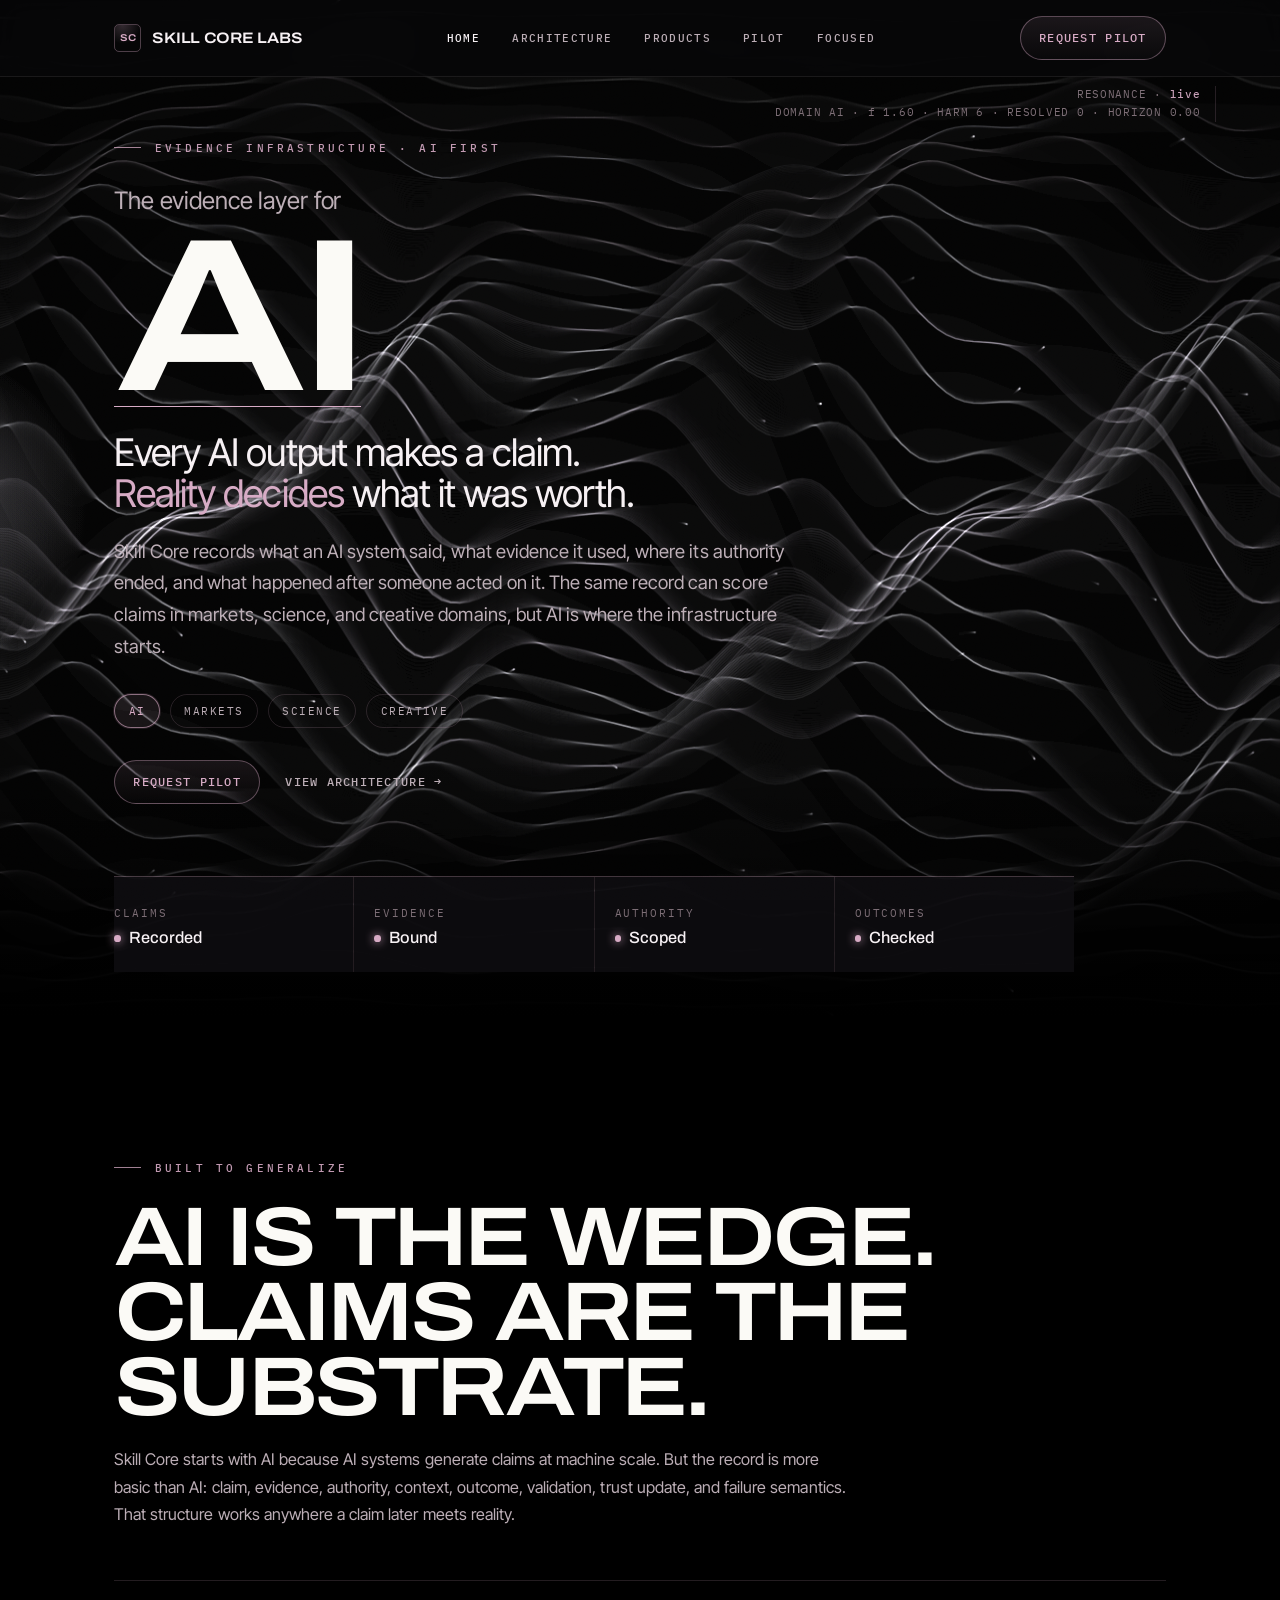
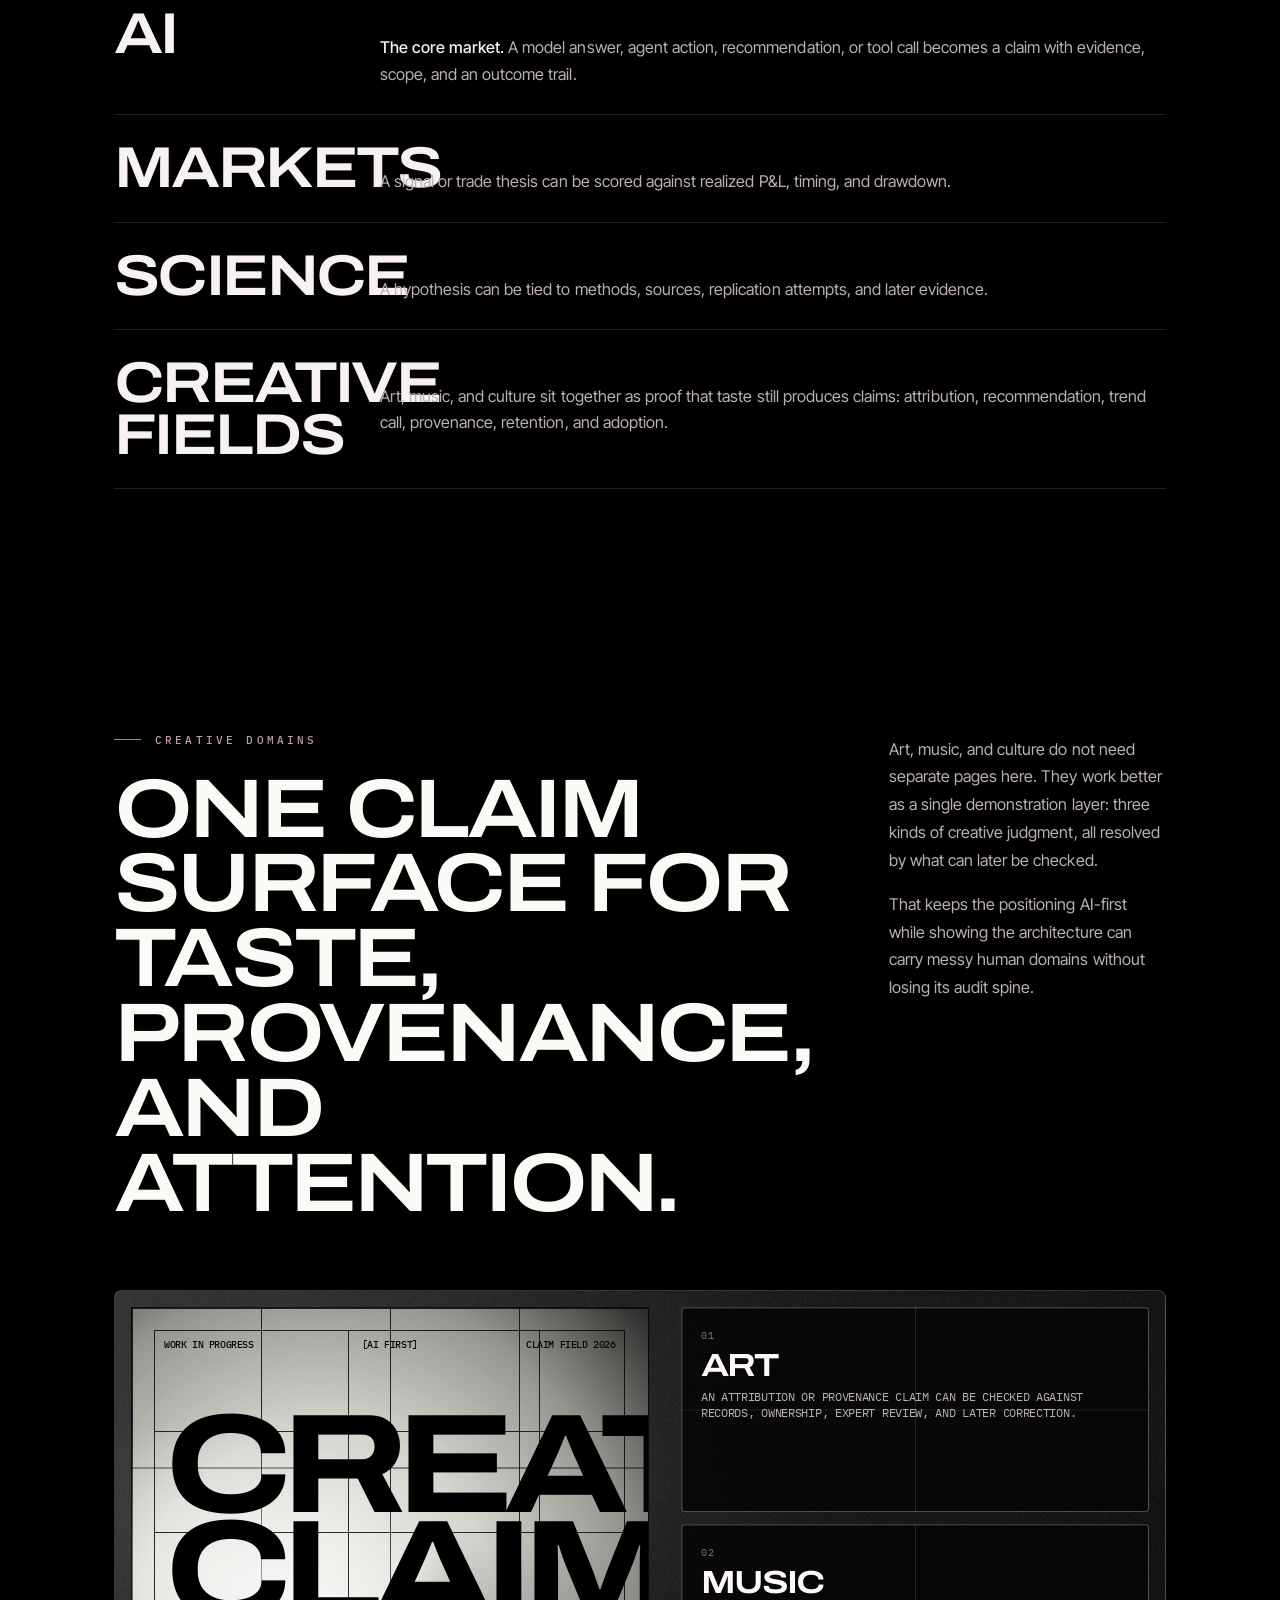
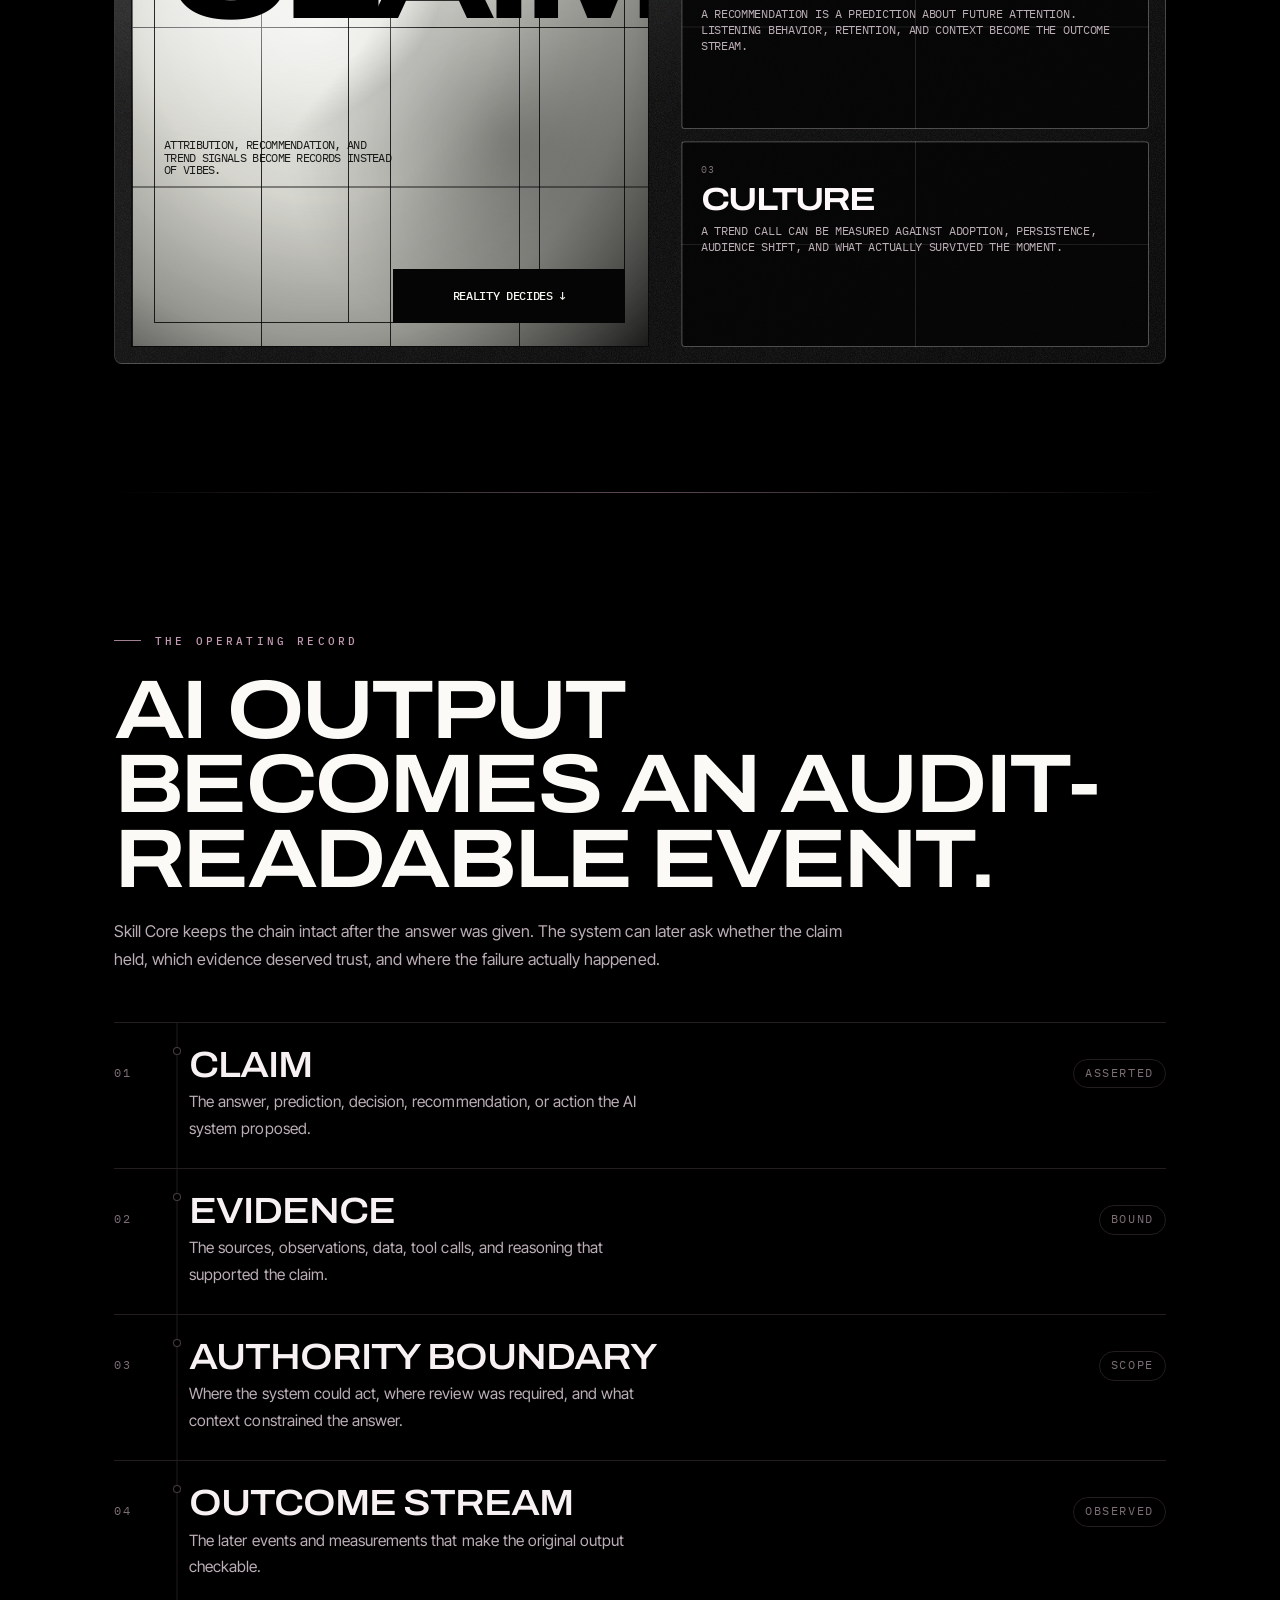
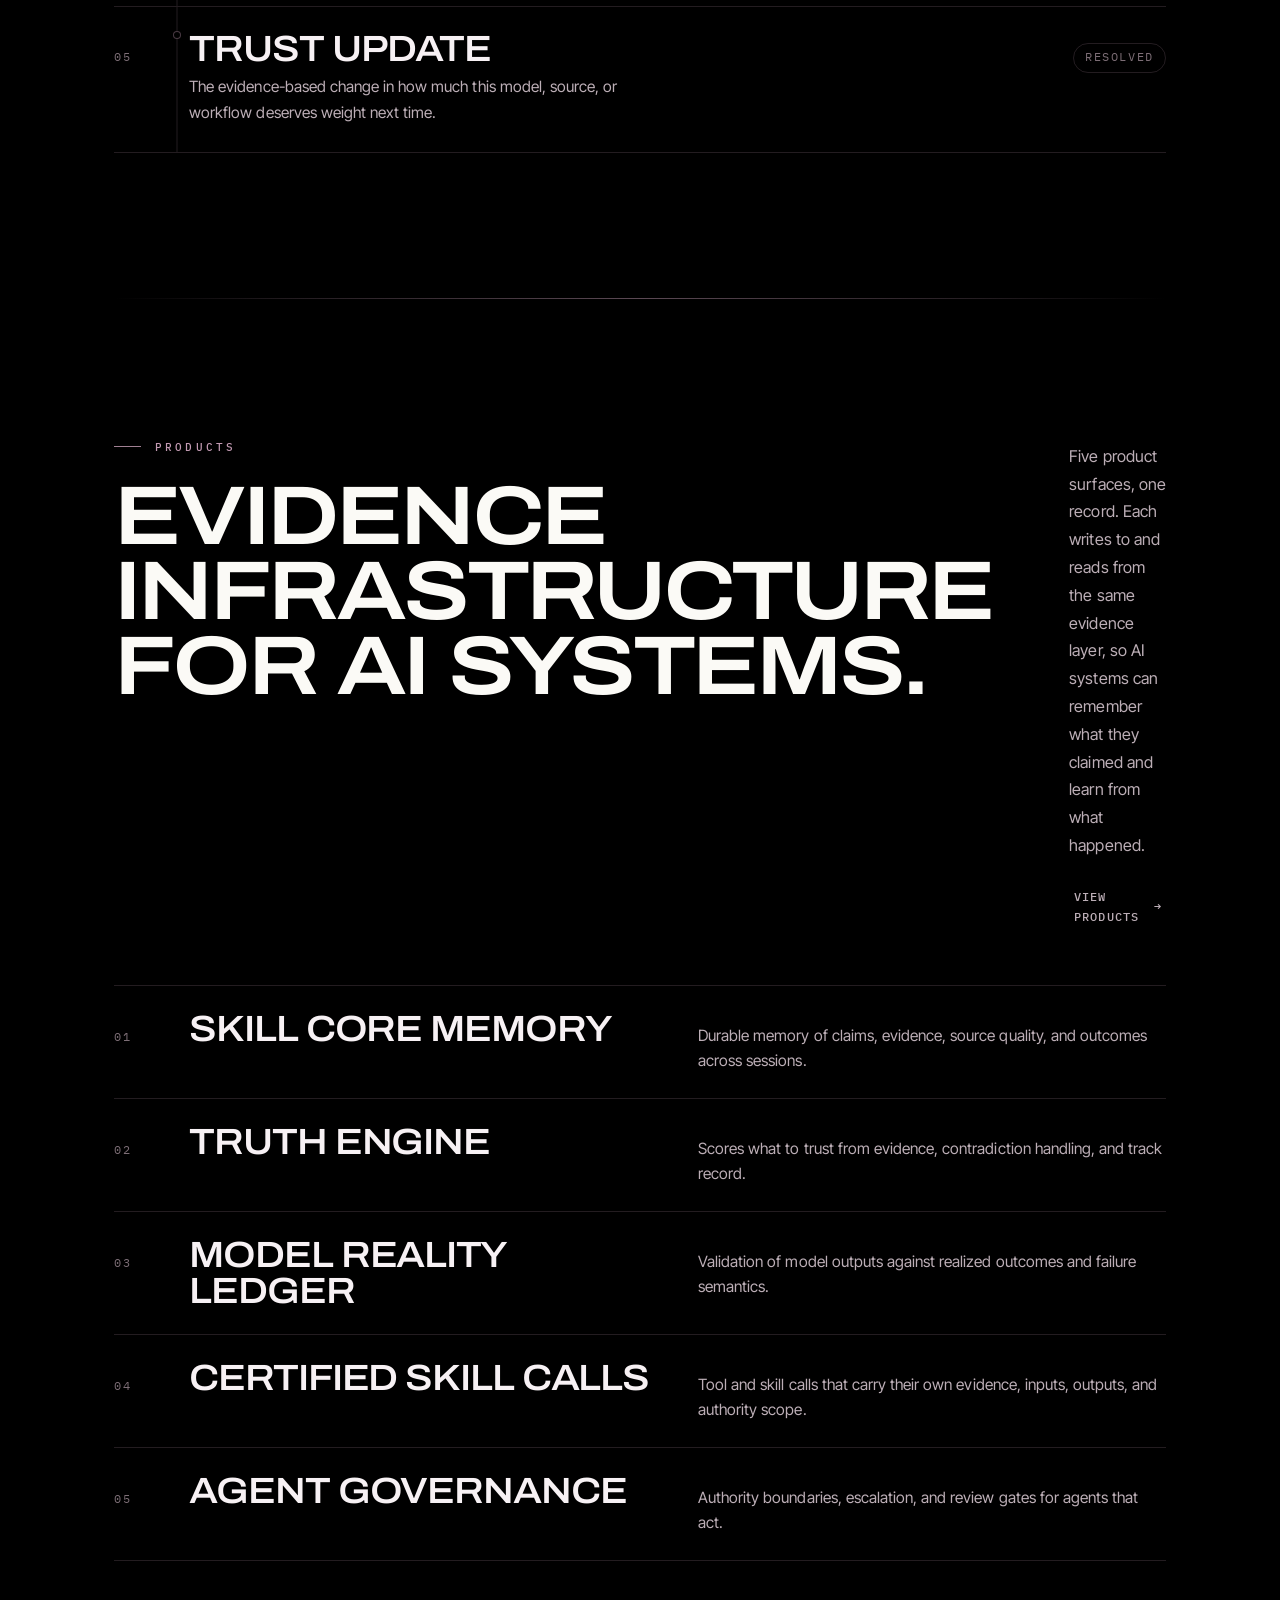
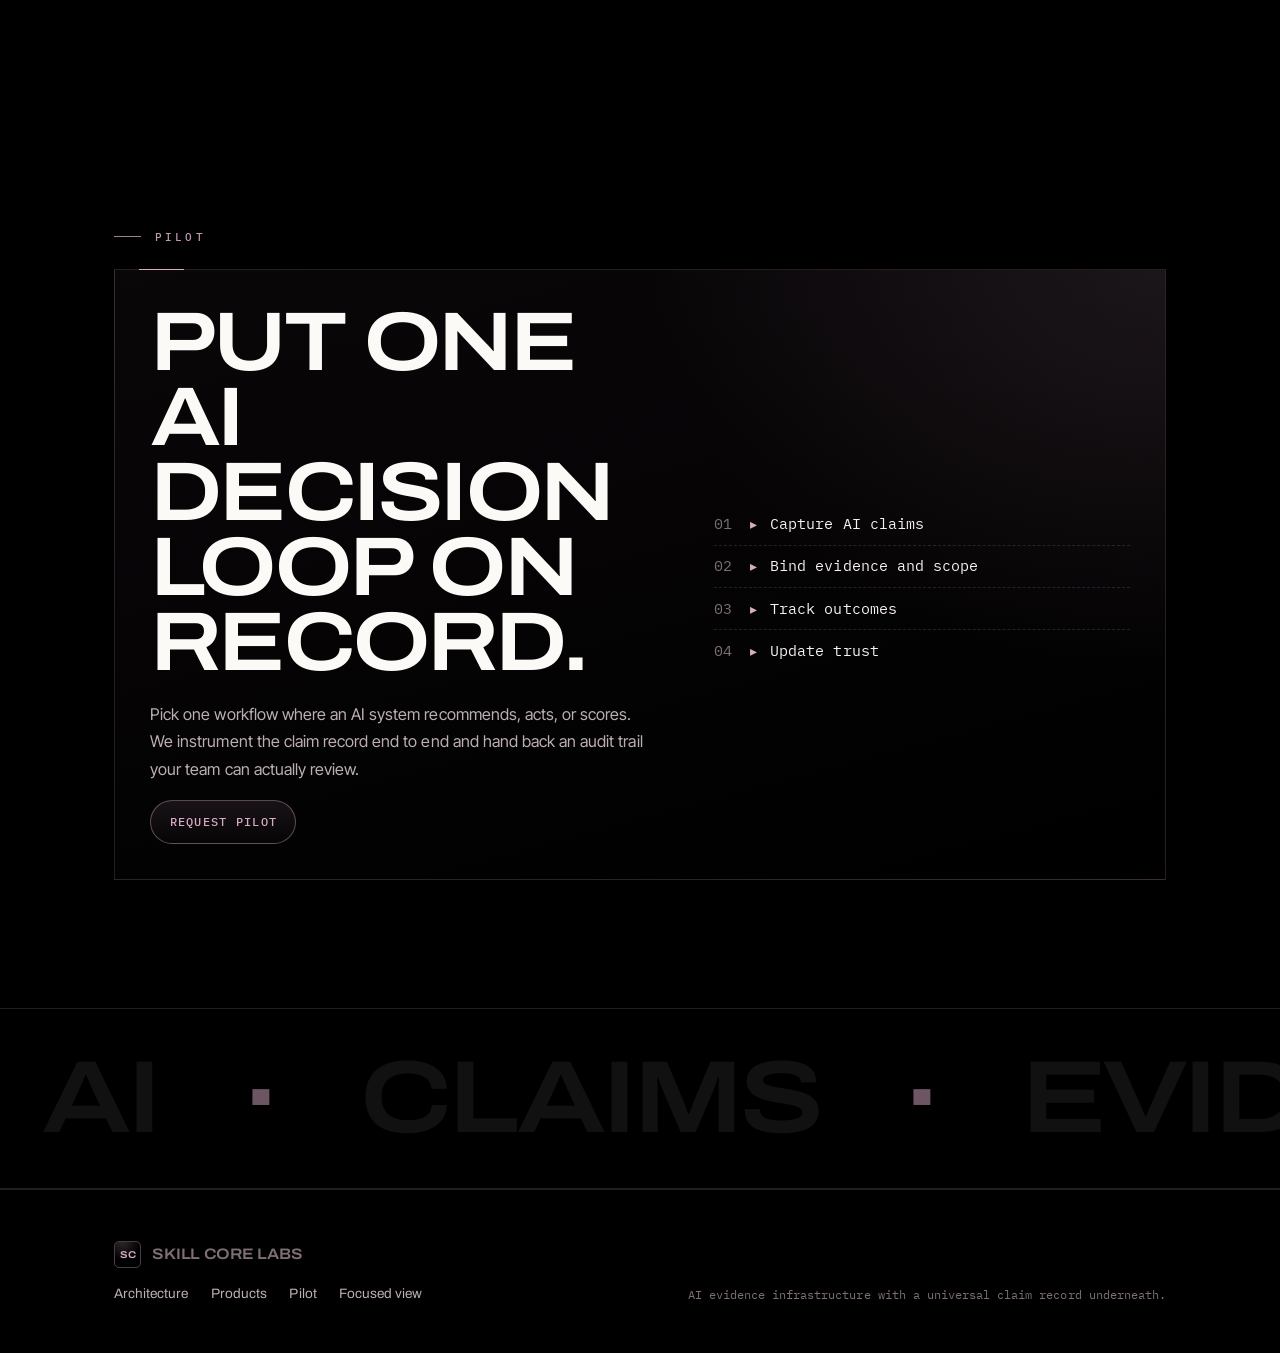
==== deploy/live-site/index.html @ 6bc752cc "Blend creative domains into homepage" ====
<!doctype html>
<html lang="en">
<head>
  <meta charset="utf-8">
  <meta name="viewport" content="width=device-width, initial-scale=1">
  <title>Skill Core Labs | Evidence Infrastructure for AI Systems</title>
  <meta name="description" content="Skill Core Labs records AI claims, binds them to evidence, tracks outcomes, and updates trust from what actually happened. Built for AI systems, extensible to markets, science, and creative domains.">
  <meta name="theme-color" content="#08080A">
  <meta property="og:type" content="website">
  <meta property="og:site_name" content="Skill Core Labs">
  <meta property="og:title" content="Skill Core Labs | Evidence Infrastructure for AI Systems">
  <meta property="og:description" content="Every AI output makes a claim. Skill Core binds the claim to evidence, authority, context, and outcomes so trust can update from reality.">
  <meta property="og:url" content="https://skillcorelabs.com/">
  <link rel="preconnect" href="https://fonts.googleapis.com">
  <link rel="preconnect" href="https://fonts.gstatic.com" crossorigin>
  <link href="https://fonts.googleapis.com/css2?family=Archivo:wdth,wght@62..125,100..900&family=IBM+Plex+Mono:wght@400;500&family=Inter+Tight:wght@400;500;600;700&display=swap" rel="stylesheet">
  <link rel="stylesheet" href="skillcore-v2.css">
</head>
<body>
  <header class="topbar">
    <nav class="site-shell nav" aria-label="Primary navigation">
      <a class="brand" href="index.html"><span class="brand-mark">SC</span><span>Skill Core Labs</span></a>
      <div class="nav-links">
        <a aria-current="page" href="index.html">Home</a>
        <a href="architecture.html">Architecture</a>
        <a href="products.html">Products</a>
        <a href="pilot.html">Pilot</a>
        <a href="index-focused.html">Focused</a>
      </div>
      <a class="cta" href="pilot.html">Request pilot</a>
    </nav>
  </header>

  <main id="main">
    <section class="hero">
      <canvas id="field" class="harmonic-field" data-domain="0" aria-hidden="true" tabindex="-1"></canvas>
      <div class="hud" aria-hidden="true">
        <div>RESONANCE · <b>live</b></div>
        <div id="hud-line">DOMAIN AI · f 1.60 · HARM 6 · RESOLVED 0 · HORIZON 0.00</div>
      </div>
      <div class="hero-grid">
        <div class="hero-copy-grid">
          <p class="eyebrow intro d1">Evidence infrastructure · AI first</p>
          <p class="hero-lead intro d2">The evidence layer for</p>
          <span class="sr-only">Skill Core Labs is evidence infrastructure for AI systems, built to generalize across markets, science, and creative domains.</span>
          <div class="hwrap intro d2" id="hwrap"><span class="hword" id="hword">AI</span></div>
          <p class="thesis intro d3">Every AI output makes a claim. <span class="gold">Reality decides</span> what it was worth.</p>
          <p class="lede intro d4">Skill Core records what an AI system said, what evidence it used, where its authority ended, and what happened after someone acted on it. The same record can score claims in markets, science, and creative domains, but AI is where the infrastructure starts.</p>
          <div class="chips intro d5" id="chips" role="group" aria-label="Choose a proof domain"></div>
          <div class="cta-row intro d5">
            <a class="btn" href="pilot.html">Request pilot</a>
            <a class="btn btn-ghost" href="architecture.html">View architecture <span class="arr">→</span></a>
          </div>
          <div class="legend intro d6">
            <div class="cell"><span class="k">Claims</span><span class="v"><span class="dot"></span>Recorded</span></div>
            <div class="cell"><span class="k">Evidence</span><span class="v"><span class="dot"></span>Bound</span></div>
            <div class="cell"><span class="k">Authority</span><span class="v"><span class="dot"></span>Scoped</span></div>
            <div class="cell"><span class="k">Outcomes</span><span class="v"><span class="dot"></span>Checked</span></div>
          </div>
        </div>
      </div>
    </section>

    <section class="band">
      <div class="wrap">
        <div class="reveal">
          <p class="eyebrow">Built to generalize</p>
          <h2 class="head">AI is the wedge. Claims are the substrate.</h2>
          <p class="body-col">Skill Core starts with AI because AI systems generate claims at machine scale. But the record is more basic than AI: claim, evidence, authority, context, outcome, validation, trust update, and failure semantics. That structure works anywhere a claim later meets reality.</p>
        </div>

        <div class="doms reveal">
          <div class="dom"><div class="dname">AI</div><div class="dtext"><b>The core market.</b> A model answer, agent action, recommendation, or tool call becomes a claim with evidence, scope, and an outcome trail.</div></div>
          <div class="dom"><div class="dname">Markets</div><div class="dtext">A signal or trade thesis can be scored against realized P&amp;L, timing, and drawdown.</div></div>
          <div class="dom"><div class="dname">Science</div><div class="dtext">A hypothesis can be tied to methods, sources, replication attempts, and later evidence.</div></div>
          <div class="dom"><div class="dname">Creative fields</div><div class="dtext">Art, music, and culture sit together as proof that taste still produces claims: attribution, recommendation, trend call, provenance, retention, and adoption.</div></div>
        </div>
      </div>
    </section>

    <section class="band creative-proof">
      <div class="wrap">
        <div class="reveal two">
          <div>
            <p class="eyebrow">Creative domains</p>
            <h2 class="head">One claim surface for taste, provenance, and attention.</h2>
          </div>
          <div class="body-col">
            <p>Art, music, and culture do not need separate pages here. They work better as a single demonstration layer: three kinds of creative judgment, all resolved by what can later be checked.</p>
            <p>That keeps the positioning AI-first while showing the architecture can carry messy human domains without losing its audit spine.</p>
          </div>
        </div>

        <div class="proof-board reveal" aria-label="Creative fields claim examples">
          <div class="proof-poster">
            <div class="poster-grid" aria-hidden="true">
              <span></span><span></span><span></span><span></span>
            </div>
            <div class="poster-top">
              <span>WORK IN PROGRESS</span>
              <span>[AI FIRST]</span>
              <span>CLAIM FIELD 2026</span>
            </div>
            <div class="poster-title">Creative<br>Claims</div>
            <div class="poster-copy">Attribution, recommendation, and trend signals become records instead of vibes.</div>
            <div class="poster-stamp">Reality decides ↓</div>
          </div>

          <div class="proof-stack">
            <article class="proof-card">
              <span class="proof-index">01</span>
              <h3>Art</h3>
              <p>An attribution or provenance claim can be checked against records, ownership, expert review, and later correction.</p>
            </article>
            <article class="proof-card">
              <span class="proof-index">02</span>
              <h3>Music</h3>
              <p>A recommendation is a prediction about future attention. Listening behavior, retention, and context become the outcome stream.</p>
            </article>
            <article class="proof-card">
              <span class="proof-index">03</span>
              <h3>Culture</h3>
              <p>A trend call can be measured against adoption, persistence, audience shift, and what actually survived the moment.</p>
            </article>
          </div>
        </div>
      </div>
    </section>

    <div class="wrap"><hr class="hr-horizon"></div>

    <section class="band">
      <div class="wrap">
        <div class="reveal">
          <p class="eyebrow">The operating record</p>
          <h2 class="head">AI output becomes an audit-readable event.</h2>
          <p class="body-col">Skill Core keeps the chain intact after the answer was given. The system can later ask whether the claim held, which evidence deserved trust, and where the failure actually happened.</p>
        </div>
        <ol class="record reveal">
          <li class="rec"><span class="idx">01</span><span class="node" aria-hidden="true"></span><div><div class="ttl">Claim</div><p class="desc">The answer, prediction, decision, recommendation, or action the AI system proposed.</p></div><span class="tag">asserted</span></li>
          <li class="rec"><span class="idx">02</span><span class="node" aria-hidden="true"></span><div><div class="ttl">Evidence</div><p class="desc">The sources, observations, data, tool calls, and reasoning that supported the claim.</p></div><span class="tag">bound</span></li>
          <li class="rec"><span class="idx">03</span><span class="node" aria-hidden="true"></span><div><div class="ttl">Authority boundary</div><p class="desc">Where the system could act, where review was required, and what context constrained the answer.</p></div><span class="tag">scope</span></li>
          <li class="rec"><span class="idx">04</span><span class="node" aria-hidden="true"></span><div><div class="ttl">Outcome stream</div><p class="desc">The later events and measurements that make the original output checkable.</p></div><span class="tag">observed</span></li>
          <li class="rec"><span class="idx">05</span><span class="node" aria-hidden="true"></span><div><div class="ttl">Trust update</div><p class="desc">The evidence-based change in how much this model, source, or workflow deserves weight next time.</p></div><span class="tag">resolved</span></li>
        </ol>
      </div>
    </section>

    <div class="wrap"><hr class="hr-horizon"></div>

    <section class="band">
      <div class="wrap">
        <div class="reveal two">
          <div>
            <p class="eyebrow">Products</p>
            <h2 class="head">Evidence infrastructure for AI systems.</h2>
          </div>
          <div class="body-col">
            <p>Five product surfaces, one record. Each writes to and reads from the same evidence layer, so AI systems can remember what they claimed and learn from what happened.</p>
            <a class="btn btn-ghost" href="products.html">View products <span class="arr">→</span></a>
          </div>
        </div>
        <div class="prod reveal">
          <div class="prow"><span class="pidx">01</span><span class="pname">Skill Core Memory</span><span class="pdesc">Durable memory of claims, evidence, source quality, and outcomes across sessions.</span></div>
          <div class="prow"><span class="pidx">02</span><span class="pname">Truth Engine</span><span class="pdesc">Scores what to trust from evidence, contradiction handling, and track record.</span></div>
          <div class="prow"><span class="pidx">03</span><span class="pname">Model Reality Ledger</span><span class="pdesc">Validation of model outputs against realized outcomes and failure semantics.</span></div>
          <div class="prow"><span class="pidx">04</span><span class="pname">Certified Skill Calls</span><span class="pdesc">Tool and skill calls that carry their own evidence, inputs, outputs, and authority scope.</span></div>
          <div class="prow"><span class="pidx">05</span><span class="pname">Agent Governance</span><span class="pdesc">Authority boundaries, escalation, and review gates for agents that act.</span></div>
        </div>
      </div>
    </section>

    <section class="band">
      <div class="wrap reveal">
        <p class="eyebrow">Pilot</p>
        <div class="pilot-card">
          <div class="pilot-grid">
            <div>
              <h2 class="head">Put one AI decision loop on record.</h2>
              <p class="body-col">Pick one workflow where an AI system recommends, acts, or scores. We instrument the claim record end to end and hand back an audit trail your team can actually review.</p>
              <a class="btn" href="pilot.html">Request pilot</a>
            </div>
            <ol class="steps">
              <li><span class="num">01</span><span class="tick">▸</span>Capture AI claims</li>
              <li><span class="num">02</span><span class="tick">▸</span>Bind evidence and scope</li>
              <li><span class="num">03</span><span class="tick">▸</span>Track outcomes</li>
              <li><span class="num">04</span><span class="tick">▸</span>Update trust</li>
            </ol>
          </div>
        </div>
      </div>
    </section>

    <div class="marquee" aria-hidden="true"><div class="marquee__track" id="marquee"></div></div>
  </main>

  <footer class="footer">
    <div class="site-shell footer-grid">
      <div>
        <a class="brand" href="index.html"><span class="brand-mark">SC</span><span>Skill Core Labs</span></a>
        <div class="foot-links"><a href="architecture.html">Architecture</a><a href="products.html">Products</a><a href="pilot.html">Pilot</a><a href="index-focused.html">Focused view</a></div>
      </div>
      <span>AI evidence infrastructure with a universal claim record underneath.</span>
    </div>
  </footer>
  <script src="skillcore-field.js"></script>
</body>
</html>
---- deploy/live-site/skillcore-v2.css ----
:root {
  --ink: #000000;
  --ink-2: #080607;
  --ink-card: #0d090c;
  --paper: #f7f1f4;
  --paper-hot: #fff8fb;
  --mist: #bcaeb6;
  --mist-dim: #7d6e76;
  --line: rgba(215, 171, 197, 0.16);
  --line-strong: rgba(215, 171, 197, 0.34);
  --gold-rgb: 215, 171, 197;
  --gold: rgb(var(--gold-rgb));
  --maxw: 1180px;
  --pad: clamp(1.25rem, 5vw, 4rem);
  --sec: clamp(5rem, 10vw, 8.5rem);
  --display: "Archivo", "Arial Narrow", system-ui, -apple-system, sans-serif;
  --body: "Inter Tight", system-ui, -apple-system, sans-serif;
  --mono: "IBM Plex Mono", ui-monospace, SFMono-Regular, Menlo, monospace;
}

* { box-sizing: border-box; }

html {
  background: var(--ink);
  -webkit-text-size-adjust: 100%;
  scroll-behavior: smooth;
}

body {
  margin: 0;
  min-height: 100vh;
  color: var(--paper);
  background: var(--ink);
  font-family: var(--body);
  font-size: clamp(1rem, 0.97rem + 0.2vw, 1.07rem);
  line-height: 1.62;
  font-weight: 400;
  letter-spacing: 0.002em;
  -webkit-font-smoothing: antialiased;
  text-rendering: optimizeLegibility;
  overflow-x: hidden;
}

body::before {
  content: "";
  position: fixed;
  inset: 0;
  z-index: -3;
  pointer-events: none;
  background:
    radial-gradient(80% 60% at 50% 24%, rgba(30, 18, 26, 0.48), transparent 72%),
    radial-gradient(60% 50% at 82% 16%, rgba(var(--gold-rgb), 0.08), transparent 68%),
    linear-gradient(180deg, var(--ink), #050405 52%, var(--ink));
}

body::after {
  content: "";
  position: fixed;
  inset: 0;
  z-index: 30;
  pointer-events: none;
  opacity: 0.04;
  mix-blend-mode: overlay;
  background-image: url("data:image/svg+xml,%3Csvg xmlns='http://www.w3.org/2000/svg' width='140' height='140'%3E%3Cfilter id='n'%3E%3CfeTurbulence type='fractalNoise' baseFrequency='0.85' numOctaves='2' stitchTiles='stitch'/%3E%3C/filter%3E%3Crect width='100%25' height='100%25' filter='url(%23n)'/%3E%3C/svg%3E");
}

a { color: inherit; text-decoration: none; }
button { font: inherit; }
::selection { background: rgba(var(--gold-rgb), 0.26); color: #fff; }

.gold { color: var(--gold); }

.sr-only {
  position: absolute;
  width: 1px;
  height: 1px;
  padding: 0;
  margin: -1px;
  overflow: hidden;
  clip: rect(0, 0, 0, 0);
  white-space: nowrap;
  border: 0;
}

.site-shell,
.wrap {
  width: 100%;
  max-width: var(--maxw);
  margin-inline: auto;
  padding-inline: var(--pad);
}

.topbar {
  position: fixed;
  inset: 0 0 auto 0;
  z-index: 50;
  border-bottom: 1px solid rgba(244, 242, 234, 0.08);
  background: rgba(8, 8, 10, 0.68);
  backdrop-filter: blur(14px) saturate(120%);
  -webkit-backdrop-filter: blur(14px) saturate(120%);
}

.nav {
  min-height: 76px;
  display: flex;
  align-items: center;
  justify-content: space-between;
  gap: 1.2rem;
}

.brand {
  display: inline-flex;
  align-items: center;
  gap: 0.7rem;
  font-family: var(--display);
  font-weight: 620;
  font-size: 0.95rem;
  letter-spacing: -0.018em;
  text-transform: uppercase;
  font-stretch: 112%;
  font-variation-settings: "wdth" 112, "wght" 620;
}

.brand-mark {
  position: relative;
  display: grid;
  place-items: center;
  width: 1.7rem;
  height: 1.7rem;
  overflow: hidden;
  border: 1px solid var(--line-strong);
  border-radius: 5px;
  color: var(--gold);
  font-family: var(--display);
  font-size: 0.62rem;
  font-weight: 620;
  font-stretch: 112%;
  font-variation-settings: "wdth" 112, "wght" 620;
}

.brand-mark::after {
  content: "";
  position: absolute;
  inset: 0;
  background: radial-gradient(120% 120% at 30% 0%, rgba(var(--gold-rgb), 0.22), transparent 60%);
}

.nav-links {
  display: flex;
  align-items: center;
  gap: clamp(1rem, 2.5vw, 2.1rem);
}

.nav-links a {
  color: var(--mist);
  font-family: var(--mono);
  font-size: 0.7rem;
  font-weight: 500;
  letter-spacing: 0.12em;
  text-transform: uppercase;
  transition: color 0.2s ease;
}

.nav-links a:hover,
.nav-links a[aria-current="page"] {
  color: var(--paper);
}

.cta,
.btn {
  display: inline-flex;
  align-items: center;
  justify-content: center;
  gap: 0.5rem;
  min-height: 2.75rem;
  padding: 0.62rem 1.15rem;
  border: 1px solid rgba(var(--gold-rgb), 0.4);
  border-radius: 999px;
  color: var(--gold);
  background: linear-gradient(180deg, rgba(var(--gold-rgb), 0.1), rgba(var(--gold-rgb), 0.02));
  font-family: var(--mono);
  font-size: 0.72rem;
  font-weight: 500;
  letter-spacing: 0.11em;
  text-transform: uppercase;
  cursor: pointer;
  transition: all 0.22s ease;
}

.cta:hover,
.btn:hover {
  border-color: rgba(var(--gold-rgb), 0.7);
  background: linear-gradient(180deg, rgba(var(--gold-rgb), 0.2), rgba(var(--gold-rgb), 0.06));
  box-shadow: 0 8px 30px -12px rgba(var(--gold-rgb), 0.5);
}

.cta.secondary,
.btn-ghost {
  min-height: auto;
  padding-inline: 0.2rem;
  color: var(--mist);
  border-color: transparent;
  background: transparent;
}

.cta.secondary:hover,
.btn-ghost:hover {
  color: var(--paper);
  border-color: transparent;
  background: transparent;
  box-shadow: none;
}

.arr { transition: transform 0.22s ease; }
.btn-ghost:hover .arr,
.cta.secondary:hover .arr { transform: translateX(4px); }

.hero {
  position: relative;
  min-height: 100svh;
  display: flex;
  align-items: center;
  isolation: isolate;
  padding-block: 8rem 3rem;
  overflow: hidden;
}

.hero.compact {
  min-height: 78svh;
}

.hero::after {
  content: "";
  position: absolute;
  left: 0;
  right: 0;
  bottom: 0;
  height: 26%;
  z-index: -1;
  pointer-events: none;
  background: linear-gradient(to bottom, transparent, var(--ink));
}

.hero-grid {
  position: relative;
  z-index: 2;
  width: 100%;
  max-width: var(--maxw);
  margin-inline: auto;
  padding-inline: var(--pad);
}

.hero-copy-grid {
  max-width: 60rem;
}

.harmonic-field {
  pointer-events: none;
}

.hero > .harmonic-field,
.field-stage > .harmonic-field {
  position: absolute;
  inset: 0;
  z-index: -1;
  width: 100%;
  height: 100%;
  -webkit-mask-image: radial-gradient(135% 108% at 50% 46%, #000 26%, rgba(0,0,0,0.4) 70%, transparent 100%);
  mask-image: radial-gradient(135% 108% at 50% 46%, #000 26%, rgba(0,0,0,0.4) 70%, transparent 100%);
}

.field-stage {
  position: absolute;
  inset: 0;
  z-index: -2;
}

.hud {
  position: absolute;
  top: 5.4rem;
  right: var(--pad);
  z-index: 2;
  max-width: 60vw;
  padding-right: 0.9rem;
  border-right: 1px solid var(--line);
  color: var(--mist-dim);
  font-family: var(--mono);
  font-size: 0.66rem;
  line-height: 1.7;
  letter-spacing: 0.07em;
  text-align: right;
}

.hud b { color: rgba(var(--gold-rgb), 0.92); font-weight: 500; }

.eyebrow,
.kicker {
  display: inline-flex;
  align-items: center;
  gap: 0.85rem;
  margin: 0 0 1.5rem;
  color: rgba(var(--gold-rgb), 0.9);
  font-family: var(--mono);
  font-size: 0.71rem;
  font-weight: 500;
  letter-spacing: 0.28em;
  line-height: 1.5;
  text-transform: uppercase;
}

.eyebrow::before,
.kicker::before {
  content: "";
  width: 1.7rem;
  height: 1px;
  background: rgba(var(--gold-rgb), 0.75);
}

h1,
h2,
h3 {
  margin: 0;
  color: var(--paper-hot);
  font-family: var(--display);
  letter-spacing: -0.015em;
}

h1 {
  max-width: 15ch;
  font-size: clamp(3.5rem, 3rem + 8.5vw, 10.5rem);
  font-weight: 640;
  line-height: 0.88;
  letter-spacing: -0.045em;
  font-stretch: 118%;
  font-variation-settings: "wdth" 118, "wght" 640;
  text-transform: uppercase;
}

.hero-lead {
  margin: 0 0 0.5rem;
  color: var(--mist);
  font-family: var(--body);
  font-size: clamp(1.05rem, 0.95rem + 0.7vw, 1.5rem);
  font-weight: 400;
  letter-spacing: -0.005em;
}

.hwrap {
  position: relative;
  display: inline-block;
  max-width: 100%;
  margin: 0 0 1.5rem;
}

.hword {
  display: inline-block;
  color: #fbfaf6;
  font-family: var(--display);
  font-size: clamp(5rem, 4rem + 12vw, 15rem);
  font-weight: 660;
  line-height: 0.82;
  letter-spacing: -0.05em;
  font-stretch: 122%;
  font-variation-settings: "wdth" 122, "wght" 660;
  text-transform: uppercase;
  transition: opacity 0.26s ease, transform 0.28s cubic-bezier(.2,.7,.2,1);
}

.hwrap::after {
  content: "";
  position: absolute;
  left: 0;
  right: 0;
  bottom: 0.02em;
  height: 0.06em;
  background: var(--gold);
  transform-origin: left;
  transition: transform 0.45s cubic-bezier(.2,.7,.2,1);
}

.hwrap.swap .hword {
  opacity: 0;
  transform: translateY(0.18em);
}

.hwrap.swap::after { transform: scaleX(0); }

.thesis,
.hero-line {
  max-width: 24ch;
  margin: 0 0 1.35rem;
  color: var(--paper);
  font-family: var(--body);
  font-size: clamp(1.45rem, 1.1rem + 1.6vw, 2.45rem);
  font-weight: 400;
  line-height: 1.08;
  letter-spacing: -0.025em;
}

.lede,
.hero-copy {
  max-width: 42rem;
  margin: 0 0 1.9rem;
  color: var(--mist);
  font-size: clamp(1.01rem, 1rem + 0.35vw, 1.16rem);
}

.actions,
.cta-row {
  display: flex;
  flex-wrap: wrap;
  align-items: center;
  gap: 1.3rem;
}

.chips,
.domain-strip {
  display: flex;
  flex-wrap: wrap;
  gap: 0.6rem;
  margin: 0 0 2rem;
}

.chip {
  padding: 0.45rem 0.85rem;
  border: 1px solid var(--line);
  border-radius: 999px;
  color: var(--mist);
  background: transparent;
  font-family: var(--mono);
  font-size: 0.71rem;
  letter-spacing: 0.13em;
  text-transform: uppercase;
  cursor: default;
  transition: all 0.3s ease;
}

button.chip { cursor: pointer; }
.chip:hover { color: var(--paper); border-color: var(--line-strong); }
.chip.active {
  color: var(--gold);
  border-color: rgba(var(--gold-rgb), 0.6);
  background: rgba(var(--gold-rgb), 0.1);
  box-shadow: 0 0 0 1px rgba(var(--gold-rgb), 0.14);
}

.legend,
.field-hud {
  margin-top: clamp(2.8rem, 6vw, 4.5rem);
  border-top: 1px solid var(--line);
  display: grid;
  grid-template-columns: repeat(4, 1fr);
  gap: 1px;
  background: var(--line);
}

.legend .cell,
.readout {
  padding: 1.25rem 1.25rem 1.3rem 0;
  background: rgba(8, 8, 10, 0.82);
}

.legend .cell:not(:first-child),
.readout:not(:first-child) {
  padding-left: 1.25rem;
}

.legend .k,
.readout {
  color: var(--mist-dim);
  font-family: var(--mono);
  font-size: 0.66rem;
  letter-spacing: 0.18em;
  text-transform: uppercase;
}

.legend .v,
.readout strong {
  display: flex;
  align-items: center;
  gap: 0.5rem;
  color: var(--paper);
  font-family: var(--display);
  font-size: 1.02rem;
  font-weight: 500;
  letter-spacing: 0;
  text-transform: none;
}

.dot {
  width: 0.42rem;
  height: 0.42rem;
  border-radius: 50%;
  background: var(--gold);
  box-shadow: 0 0 10px var(--gold);
}

section,
.band {
  position: relative;
  padding-block: var(--sec);
}

.hr-horizon {
  height: 1px;
  border: 0;
  margin: 0;
  background: linear-gradient(to right, transparent, var(--line-strong) 18%, rgba(var(--gold-rgb), 0.85) 50%, var(--line-strong) 82%, transparent);
  opacity: 0.5;
}

.section-head,
.two {
  display: grid;
  grid-template-columns: 0.85fr 1.15fr;
  gap: clamp(2rem, 6vw, 5rem);
  align-items: start;
  margin-bottom: 3rem;
}

h2,
.head {
  max-width: 17ch;
  margin: 0 0 1.3rem;
  color: #fbfaf6;
  font-family: var(--display);
  font-size: clamp(2.5rem, 1.2rem + 5vw, 6.8rem);
  font-weight: 620;
  line-height: 0.9;
  letter-spacing: -0.045em;
  text-transform: uppercase;
  font-stretch: 118%;
  font-variation-settings: "wdth" 118, "wght" 620;
}

p,
.body-col {
  color: var(--mist);
  font-size: 1.01rem;
  line-height: 1.72;
}

.body-col {
  max-width: 46rem;
}

.body-col strong,
.dtext b {
  color: var(--paper);
  font-weight: 500;
}

.doms {
  margin-top: 3.2rem;
  border-top: 1px solid var(--line);
}

.dom {
  display: grid;
  grid-template-columns: minmax(7rem, 15rem) 1fr;
  gap: 1.6rem;
  align-items: baseline;
  padding: 1.7rem 0;
  border-bottom: 1px solid var(--line);
  transition: padding 0.3s ease, background 0.3s ease;
}

.dname {
  color: var(--paper);
  font-family: var(--display);
  font-size: clamp(2rem, 1.2rem + 3vw, 4.2rem);
  font-weight: 620;
  line-height: 0.9;
  letter-spacing: -0.045em;
  text-transform: uppercase;
  font-stretch: 118%;
  font-variation-settings: "wdth" 118, "wght" 620;
  transition: color 0.3s ease;
}

.dtext {
  color: var(--mist);
  font-size: 1.01rem;
}

.dom:hover {
  padding-left: 0.6rem;
  background: linear-gradient(to right, rgba(var(--gold-rgb), 0.05), transparent 55%);
}

.dom:hover .dname { color: var(--gold); }

.creative-proof {
  padding-top: calc(var(--sec) * 0.8);
}

.proof-board {
  position: relative;
  display: grid;
  grid-template-columns: minmax(0, 1.05fr) minmax(18rem, 0.95fr);
  gap: clamp(1rem, 3vw, 2rem);
  margin-top: 2.8rem;
  padding: clamp(0.7rem, 1.6vw, 1rem);
  border: 1px solid rgba(247, 241, 244, 0.2);
  border-radius: 8px;
  background:
    radial-gradient(120% 100% at 18% 20%, rgba(255,255,255,0.08), transparent 42%),
    linear-gradient(135deg, rgba(255,255,255,0.12), rgba(255,255,255,0.02) 45%, rgba(0,0,0,0.4)),
    #050505;
  overflow: hidden;
  box-shadow: 0 30px 80px -45px rgba(0,0,0,0.85);
}

.proof-board::before {
  content: "";
  position: absolute;
  inset: 0;
  pointer-events: none;
  opacity: 0.2;
  mix-blend-mode: screen;
  background:
    radial-gradient(70% 46% at 24% 38%, rgba(255,255,255,0.58), transparent 62%),
    radial-gradient(54% 42% at 74% 18%, rgba(255,255,255,0.2), transparent 60%);
  filter: blur(0.2px) contrast(150%);
}

.proof-board::after {
  content: "";
  position: absolute;
  inset: 0;
  pointer-events: none;
  opacity: 0.18;
  background-image: url("data:image/svg+xml,%3Csvg xmlns='http://www.w3.org/2000/svg' width='90' height='90'%3E%3Cfilter id='n'%3E%3CfeTurbulence type='fractalNoise' baseFrequency='1.2' numOctaves='3' stitchTiles='stitch'/%3E%3C/filter%3E%3Crect width='100%25' height='100%25' filter='url(%23n)' opacity='0.8'/%3E%3C/svg%3E");
}

.proof-poster,
.proof-stack {
  position: relative;
  z-index: 1;
}

.proof-poster {
  min-height: clamp(28rem, 50vw, 40rem);
  padding: clamp(1.1rem, 3vw, 2rem);
  border: 1px solid rgba(8, 8, 10, 0.92);
  background:
    linear-gradient(90deg, rgba(8,8,10,0.85) 0 1px, transparent 1px) 0 0 / 25% 100%,
    linear-gradient(180deg, rgba(8,8,10,0.85) 0 1px, transparent 1px) 0 0 / 100% 25%,
    radial-gradient(90% 76% at 36% 48%, rgba(255,255,255,0.66), rgba(210,210,205,0.48) 38%, rgba(20,20,20,0.34) 68%, rgba(0,0,0,0.9)),
    #d8d8d0;
  color: #050505;
  isolation: isolate;
  overflow: hidden;
}

.proof-poster::before {
  content: "";
  position: absolute;
  inset: -10%;
  z-index: -1;
  opacity: 0.72;
  background:
    radial-gradient(60% 35% at 24% 44%, rgba(255,255,255,0.86), transparent 60%),
    radial-gradient(55% 42% at 70% 65%, rgba(12,12,12,0.52), transparent 66%);
  filter: blur(10px) contrast(180%);
}

.poster-grid {
  position: absolute;
  inset: 1.4rem;
  border: 1px solid rgba(0,0,0,0.82);
  pointer-events: none;
}

.poster-grid span {
  position: absolute;
  background: rgba(0,0,0,0.82);
}

.poster-grid span:nth-child(1) { left: 0; right: 0; top: 17%; height: 1px; }
.poster-grid span:nth-child(2) { left: 0; right: 0; top: 34%; height: 1px; }
.poster-grid span:nth-child(3) { top: 0; bottom: 0; left: 41%; width: 1px; }
.poster-grid span:nth-child(4) { top: 0; bottom: 0; right: 18%; width: 1px; }

.poster-top {
  display: grid;
  grid-template-columns: 1fr auto 1fr;
  gap: 1rem;
  color: #050505;
  font-family: var(--mono);
  font-size: clamp(0.62rem, 0.7vw, 0.78rem);
  font-weight: 500;
  letter-spacing: -0.04em;
  line-height: 0.95;
  text-transform: uppercase;
}

.poster-top span:last-child {
  justify-self: end;
}

.poster-title {
  margin-top: clamp(1.8rem, 5vw, 4rem);
  color: #000;
  font-family: var(--display);
  font-size: clamp(4rem, 11vw, 10.5rem);
  font-weight: 720;
  font-stretch: 122%;
  font-variation-settings: "wdth" 122, "wght" 720;
  line-height: 0.75;
  letter-spacing: -0.085em;
  text-transform: uppercase;
}

.poster-copy {
  max-width: 34ch;
  margin-top: clamp(1.8rem, 9vw, 8rem);
  color: rgba(0,0,0,0.88);
  font-family: var(--mono);
  font-size: clamp(0.72rem, 0.9vw, 0.92rem);
  line-height: 1.08;
  letter-spacing: -0.06em;
  text-transform: uppercase;
}

.poster-stamp {
  position: absolute;
  right: 1.4rem;
  bottom: 1.4rem;
  min-width: min(18rem, 45%);
  padding: 1.1rem 1.4rem;
  color: #f8f8f2;
  background: #050505;
  font-family: var(--mono);
  font-size: 0.72rem;
  font-weight: 500;
  letter-spacing: -0.03em;
  text-align: center;
  text-transform: uppercase;
}

.proof-stack {
  display: grid;
  grid-template-columns: 1fr;
  gap: 0.75rem;
}

.proof-card {
  min-height: 9.4rem;
  padding: 1.2rem;
  border: 1px solid rgba(247, 241, 244, 0.22);
  border-radius: 4px;
  background:
    linear-gradient(90deg, rgba(247,241,244,0.12) 0 1px, transparent 1px) 0 0 / 50% 100%,
    linear-gradient(180deg, rgba(247,241,244,0.1) 0 1px, transparent 1px) 0 0 / 100% 50%,
    rgba(5, 5, 5, 0.86);
}

.proof-index {
  display: block;
  margin-bottom: 0.5rem;
  color: var(--mist-dim);
  font-family: var(--mono);
  font-size: 0.65rem;
  letter-spacing: 0.16em;
}

.proof-card h3 {
  margin-bottom: 0.6rem;
  font-size: clamp(2rem, 2.4vw, 3.2rem);
  font-weight: 640;
  font-stretch: 122%;
  font-variation-settings: "wdth" 122, "wght" 640;
  line-height: 0.86;
  letter-spacing: -0.065em;
  text-transform: uppercase;
}

.proof-card p {
  margin: 0;
  color: var(--mist);
  font-family: var(--mono);
  font-size: 0.74rem;
  line-height: 1.35;
  letter-spacing: -0.025em;
  text-transform: uppercase;
}

.record,
.record-stack,
.prod,
.grid-2,
.grid-3 {
  margin-top: 3rem;
  border-top: 1px solid var(--line);
}

.record,
.prod {
  list-style: none;
  padding: 0;
}

.rec,
.record-row,
.prow {
  position: relative;
  display: grid;
  grid-template-columns: 3.2rem 1fr auto;
  gap: 1.5rem;
  align-items: baseline;
  padding: 1.55rem 0;
  border-bottom: 1px solid var(--line);
  transition: background 0.25s ease, padding 0.25s ease;
}

.record-row {
  grid-template-columns: 12rem 1fr auto;
}

.idx,
.key,
.pidx,
.status,
.tag {
  color: var(--mist-dim);
  font-family: var(--mono);
  font-size: 0.72rem;
  letter-spacing: 0.14em;
  text-transform: uppercase;
}

.node {
  position: absolute;
  left: calc(3.2rem + 0.75rem);
  top: 1.75rem;
  z-index: 1;
  width: 0.5rem;
  height: 0.5rem;
  border: 1px solid var(--line-strong);
  border-radius: 50%;
  background: var(--ink);
  transform: translate(-50%, -50%);
  transition: all 0.25s ease;
}

.rec::before {
  content: "";
  position: absolute;
  left: calc(3.2rem + 0.75rem);
  top: 0;
  bottom: 0;
  width: 1px;
  background: var(--line);
  transform: translateX(-50%);
}

.ttl,
.value,
.pname,
.panel h3,
.preview-card h3 {
  color: var(--paper);
  font-family: var(--display);
  font-size: clamp(1.45rem, 1rem + 1.6vw, 2.4rem);
  font-weight: 560;
  line-height: 1;
  letter-spacing: -0.03em;
  text-transform: uppercase;
  font-stretch: 112%;
  font-variation-settings: "wdth" 112, "wght" 560;
}

.desc,
.pdesc,
.panel p,
.preview-card p {
  max-width: 52ch;
  margin: 0.35rem 0 0;
  color: var(--mist);
  font-size: 0.97rem;
}

.rec:hover,
.record-row:hover,
.prow:hover {
  padding-left: 0.6rem;
  background: linear-gradient(to right, rgba(var(--gold-rgb), 0.05), transparent 60%);
}

.rec:hover .node {
  border-color: var(--gold);
  background: var(--gold);
  box-shadow: 0 0 14px var(--gold);
}

.rec:hover .tag,
.record-row:hover .status,
.prow:hover .pname {
  color: var(--gold);
}

.grid-2,
.grid-3 {
  display: grid;
  gap: 0;
}

.grid-2 { grid-template-columns: repeat(2, minmax(0, 1fr)); }
.grid-3 { grid-template-columns: repeat(3, minmax(0, 1fr)); }

.panel,
.preview-card,
.field-card,
.pilot-card {
  position: relative;
  min-height: 17rem;
  padding: clamp(1.5rem, 3vw, 2.2rem);
  border: 1px solid var(--line);
  background:
    radial-gradient(90% 120% at 100% 0%, rgba(var(--gold-rgb), 0.1), transparent 55%),
    linear-gradient(165deg, rgba(13, 9, 12, 0.76), rgba(0, 0, 0, 0.9));
}

.panel::before,
.preview-card::before,
.field-card::before,
.pilot-card::before {
  content: "";
  position: absolute;
  top: -1px;
  left: 1.5rem;
  width: 2.8rem;
  height: 1px;
  background: var(--gold);
}

.tag {
  display: inline-flex;
  margin-bottom: 1.2rem;
  padding: 0.28rem 0.7rem;
  border: 1px solid var(--line);
  border-radius: 99px;
}

.field-card {
  min-height: 25rem;
  overflow: hidden;
}

.field-card .harmonic-field {
  position: absolute;
  inset: 0;
  width: 100%;
  height: 100%;
  opacity: 0.9;
}

.field-card .field-hud {
  position: absolute;
  inset: auto 1rem 1rem 1rem;
  grid-template-columns: repeat(3, 1fr);
  margin-top: 0;
}

.pilot-grid {
  position: relative;
  display: grid;
  grid-template-columns: 1.2fr 1fr;
  gap: clamp(2rem, 5vw, 4rem);
  align-items: center;
}

.steps {
  list-style: none;
  margin: 1.6rem 0 0;
  padding: 0;
}

.steps li {
  display: flex;
  align-items: center;
  gap: 0.85rem;
  padding: 0.55rem 0;
  border-bottom: 1px dashed var(--line);
  color: var(--paper);
  font-family: var(--mono);
  font-size: 0.92rem;
}

.steps li:last-child { border-bottom: 0; }
.steps .tick { color: var(--gold); font-size: 0.85rem; }
.steps .num { width: 1.4rem; color: var(--mist-dim); }

.marquee {
  overflow: hidden;
  white-space: nowrap;
  border-top: 1px solid var(--line);
  border-bottom: 1px solid var(--line);
  padding-block: 0.4rem;
}

.marquee__track {
  display: inline-flex;
  align-items: center;
  animation: slide 32s linear infinite;
  will-change: transform;
}

.marquee__track span {
  padding: 0 0.4em;
  color: rgba(244, 242, 234, 0.07);
  font-family: var(--display);
  font-size: clamp(2.8rem, 8vw, 9rem);
  font-weight: 620;
  letter-spacing: -0.045em;
  font-stretch: 122%;
  font-variation-settings: "wdth" 122, "wght" 620;
  text-transform: uppercase;
}

.marquee__track .mid { color: rgba(var(--gold-rgb), 0.5); }
@keyframes slide { from { transform: translateX(0); } to { transform: translateX(-50%); } }

.review-hero {
  min-height: auto;
  padding-top: 9rem;
}

.review-grid {
  display: grid;
  grid-template-columns: repeat(2, minmax(0, 1fr));
  gap: 1rem;
}

.preview-frame {
  width: 100%;
  height: 360px;
  margin: 1.2rem 0;
  border: 1px solid var(--line);
  background: #050506;
}

.preview-card.featured { grid-column: 1 / -1; }
.preview-card.featured .preview-frame { height: 460px; }

.footer,
footer {
  padding-block: 3.2rem 3rem;
  border-top: 1px solid var(--line);
}

.footer-grid,
.foot-grid {
  display: flex;
  flex-wrap: wrap;
  justify-content: space-between;
  align-items: flex-end;
  gap: 2rem;
  color: var(--mist-dim);
  font-family: var(--mono);
  font-size: 0.78rem;
}

.foot-links {
  display: flex;
  gap: 1.4rem;
  margin-top: 0.9rem;
}

.foot-links a {
  color: var(--mist);
  font-family: var(--display);
  font-size: 0.85rem;
}

.foot-links a:hover { color: var(--paper); }

.enh .reveal {
  opacity: 0;
  transform: translateY(14px);
  transition: opacity 0.8s ease, transform 0.8s cubic-bezier(.2,.7,.2,1);
}

.enh .reveal.in {
  opacity: 1;
  transform: none;
}

@keyframes rise {
  from { opacity: 0; transform: translateY(20px); }
  to { opacity: 1; transform: none; }
}

.intro { animation: rise 0.95s cubic-bezier(.2,.7,.2,1) both; }
.d1 { animation-delay: 0.06s; }
.d2 { animation-delay: 0.16s; }
.d3 { animation-delay: 0.3s; }
.d4 { animation-delay: 0.44s; }
.d5 { animation-delay: 0.58s; }
.d6 { animation-delay: 0.72s; }

@media (max-width: 860px) {
  .nav {
    min-height: 68px;
    padding-block: 0.75rem;
  }

  .topbar .cta { display: none; }
  .nav-links { gap: 1.1rem; overflow-x: auto; }
  .nav-links a { font-size: 0.8rem; white-space: nowrap; }
  .hud { display: none; }
  .section-head,
  .two,
  .pilot-grid,
  .review-grid,
  .proof-board {
    grid-template-columns: 1fr;
  }

  .hero {
    min-height: auto;
    padding-top: 7rem;
  }

  .hero.compact { min-height: auto; }
  .legend,
  .field-hud { grid-template-columns: repeat(2, 1fr); }
  .dom { grid-template-columns: 1fr; gap: 0.5rem; }

  .proof-poster {
    min-height: 30rem;
  }

  .poster-top {
    grid-template-columns: 1fr;
    gap: 0.35rem;
  }

  .poster-top span:last-child {
    justify-self: start;
  }

  .rec {
    grid-template-columns: 2.4rem 1fr;
  }

  .rec .tag {
    grid-column: 2;
    justify-self: start;
    margin-top: 0.7rem;
    margin-left: 1.6rem;
  }

  .rec::before,
  .rec .node {
    left: calc(2.4rem + 0.75rem);
  }

  .record-row,
  .prow {
    grid-template-columns: 1fr;
    gap: 0.55rem;
  }

  .grid-2,
  .grid-3 {
    grid-template-columns: 1fr;
  }
}

@media (max-width: 520px) {
  .site-shell,
  .wrap {
    padding-inline: 1rem;
  }

  .brand span:last-child { display: none; }
  .nav-links { gap: 0.8rem; }
  .nav-links a { font-size: 0.76rem; }
  .hword { font-size: clamp(4rem, 24vw, 7.2rem); }
  h1 { font-size: clamp(3.2rem, 18vw, 5rem); }
  .poster-title { font-size: clamp(3.2rem, 19vw, 5.8rem); }
  .poster-stamp {
    left: 1rem;
    right: 1rem;
    min-width: 0;
  }
  .legend,
  .field-hud {
    grid-template-columns: 1fr;
  }
  .preview-frame { height: 280px; }
}

@media (prefers-reduced-motion: reduce) {
  *,
  *::before,
  *::after {
    animation: none !important;
    transition: none !important;
    scroll-behavior: auto !important;
  }
}
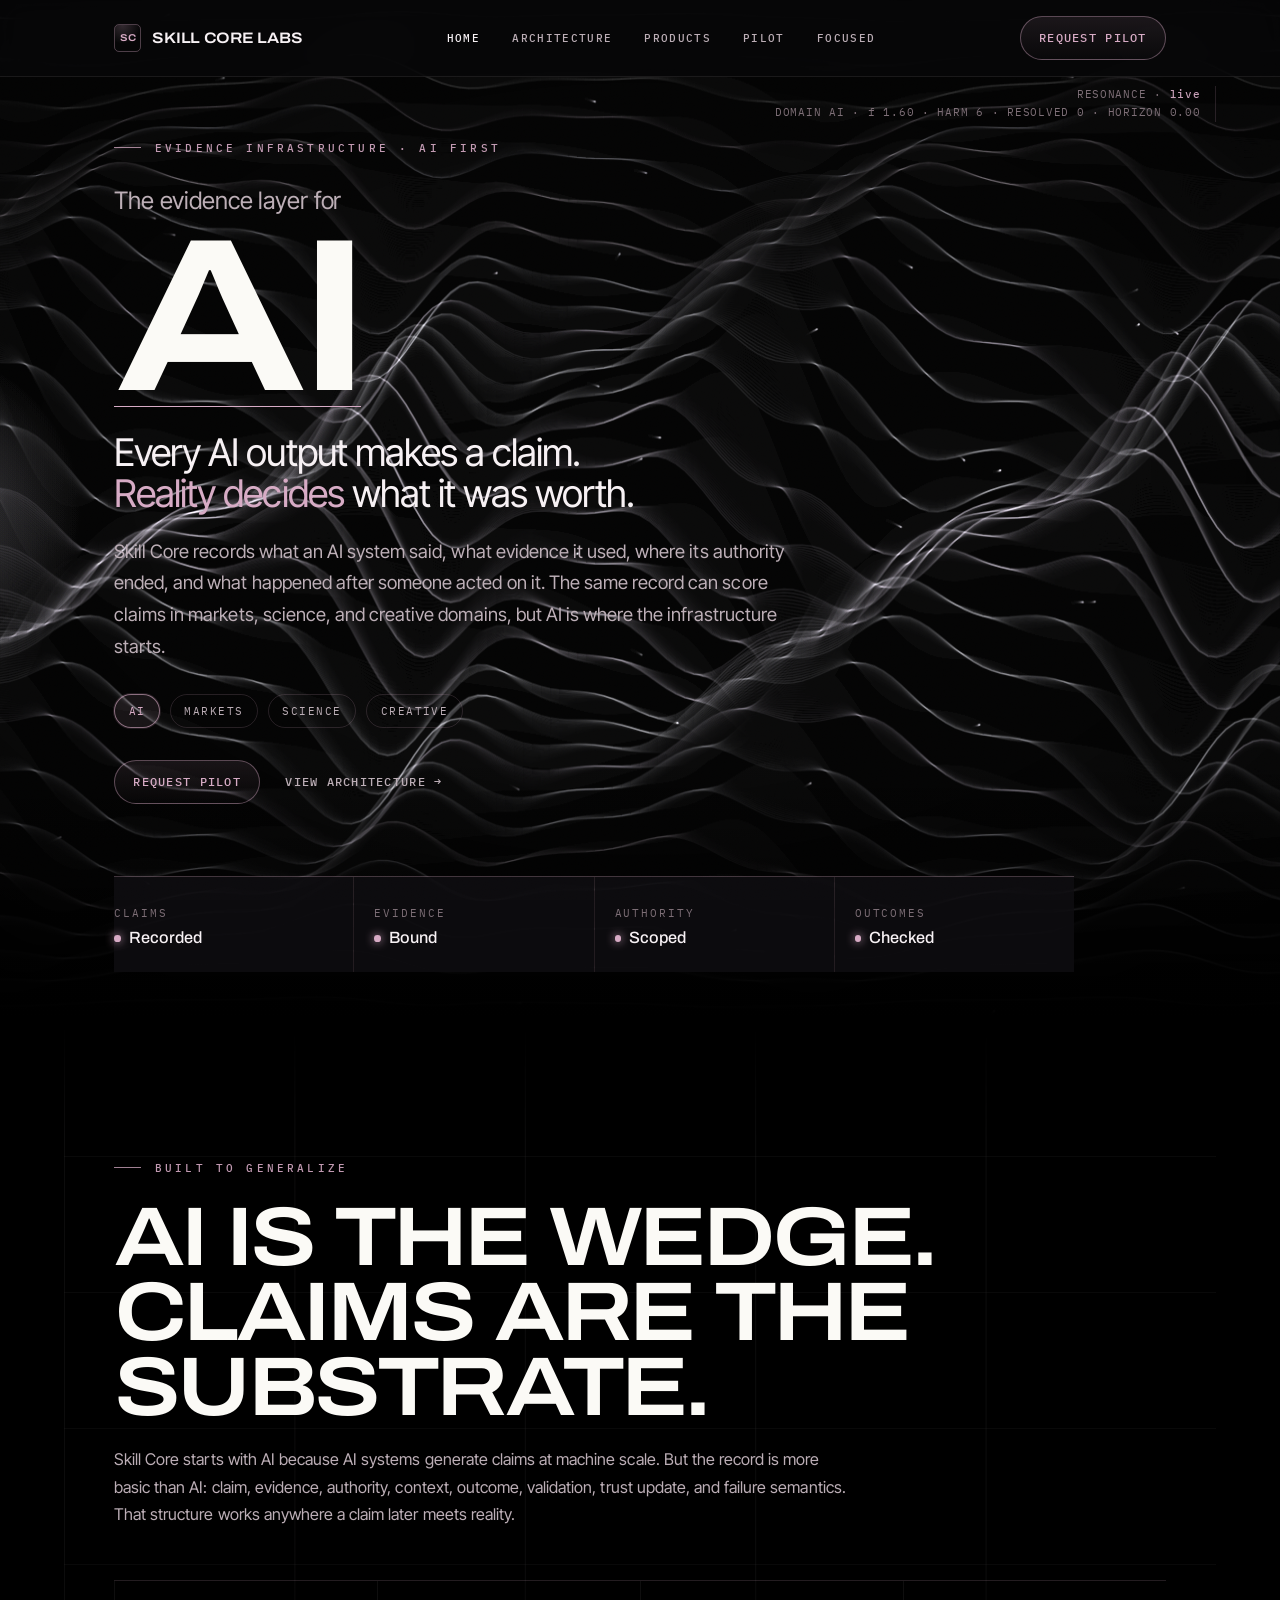
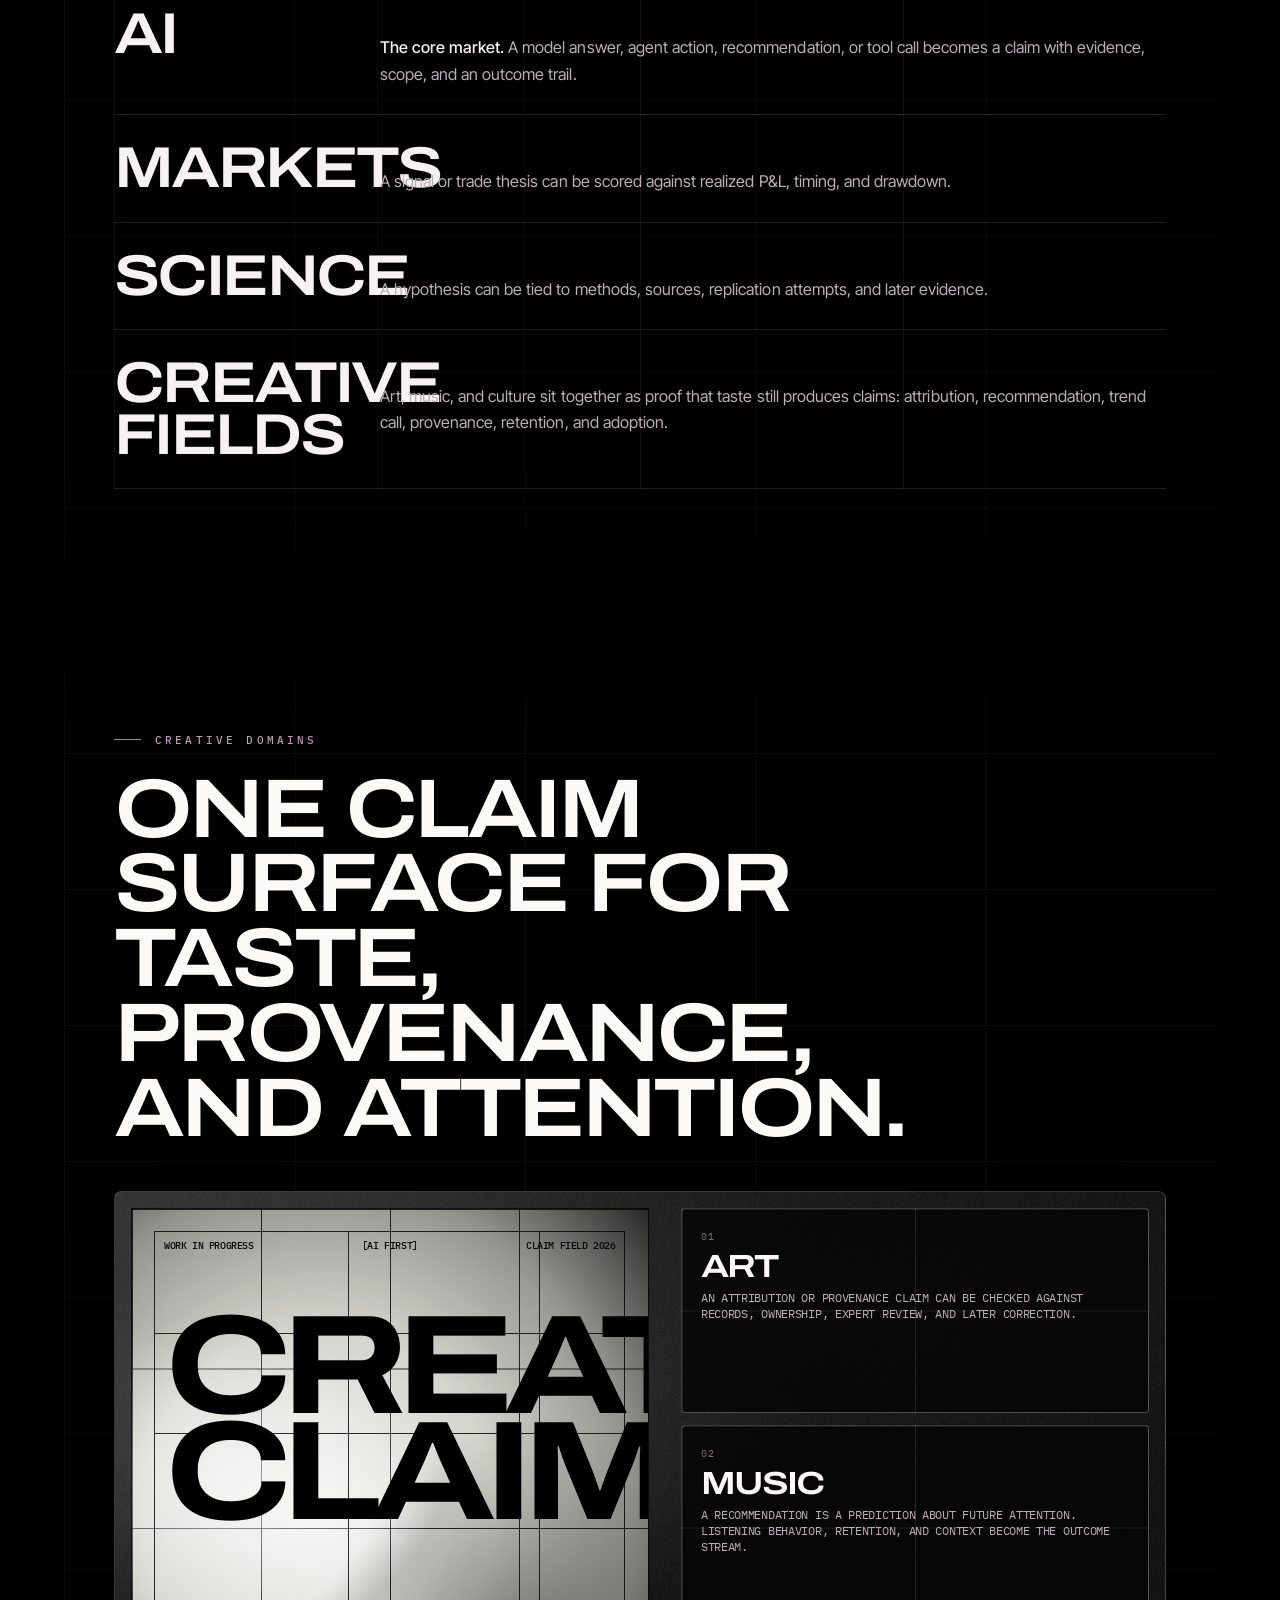
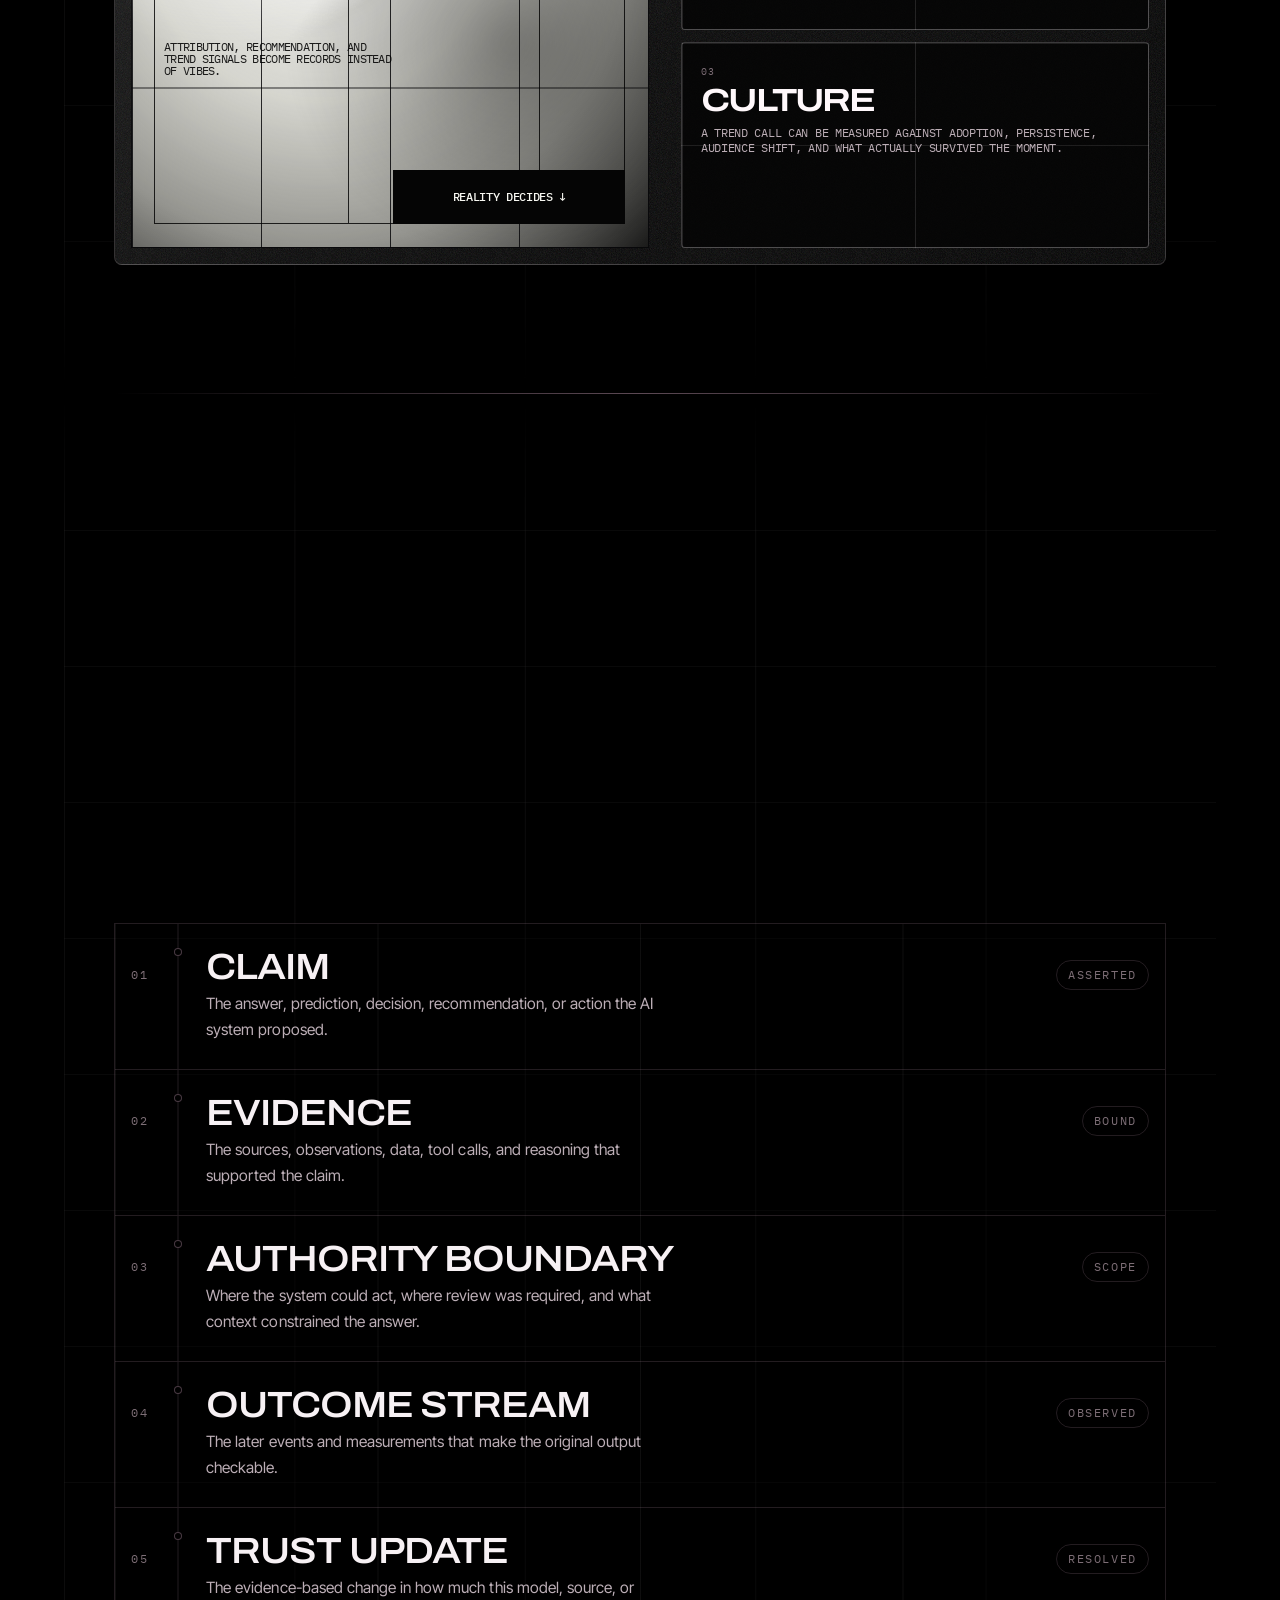
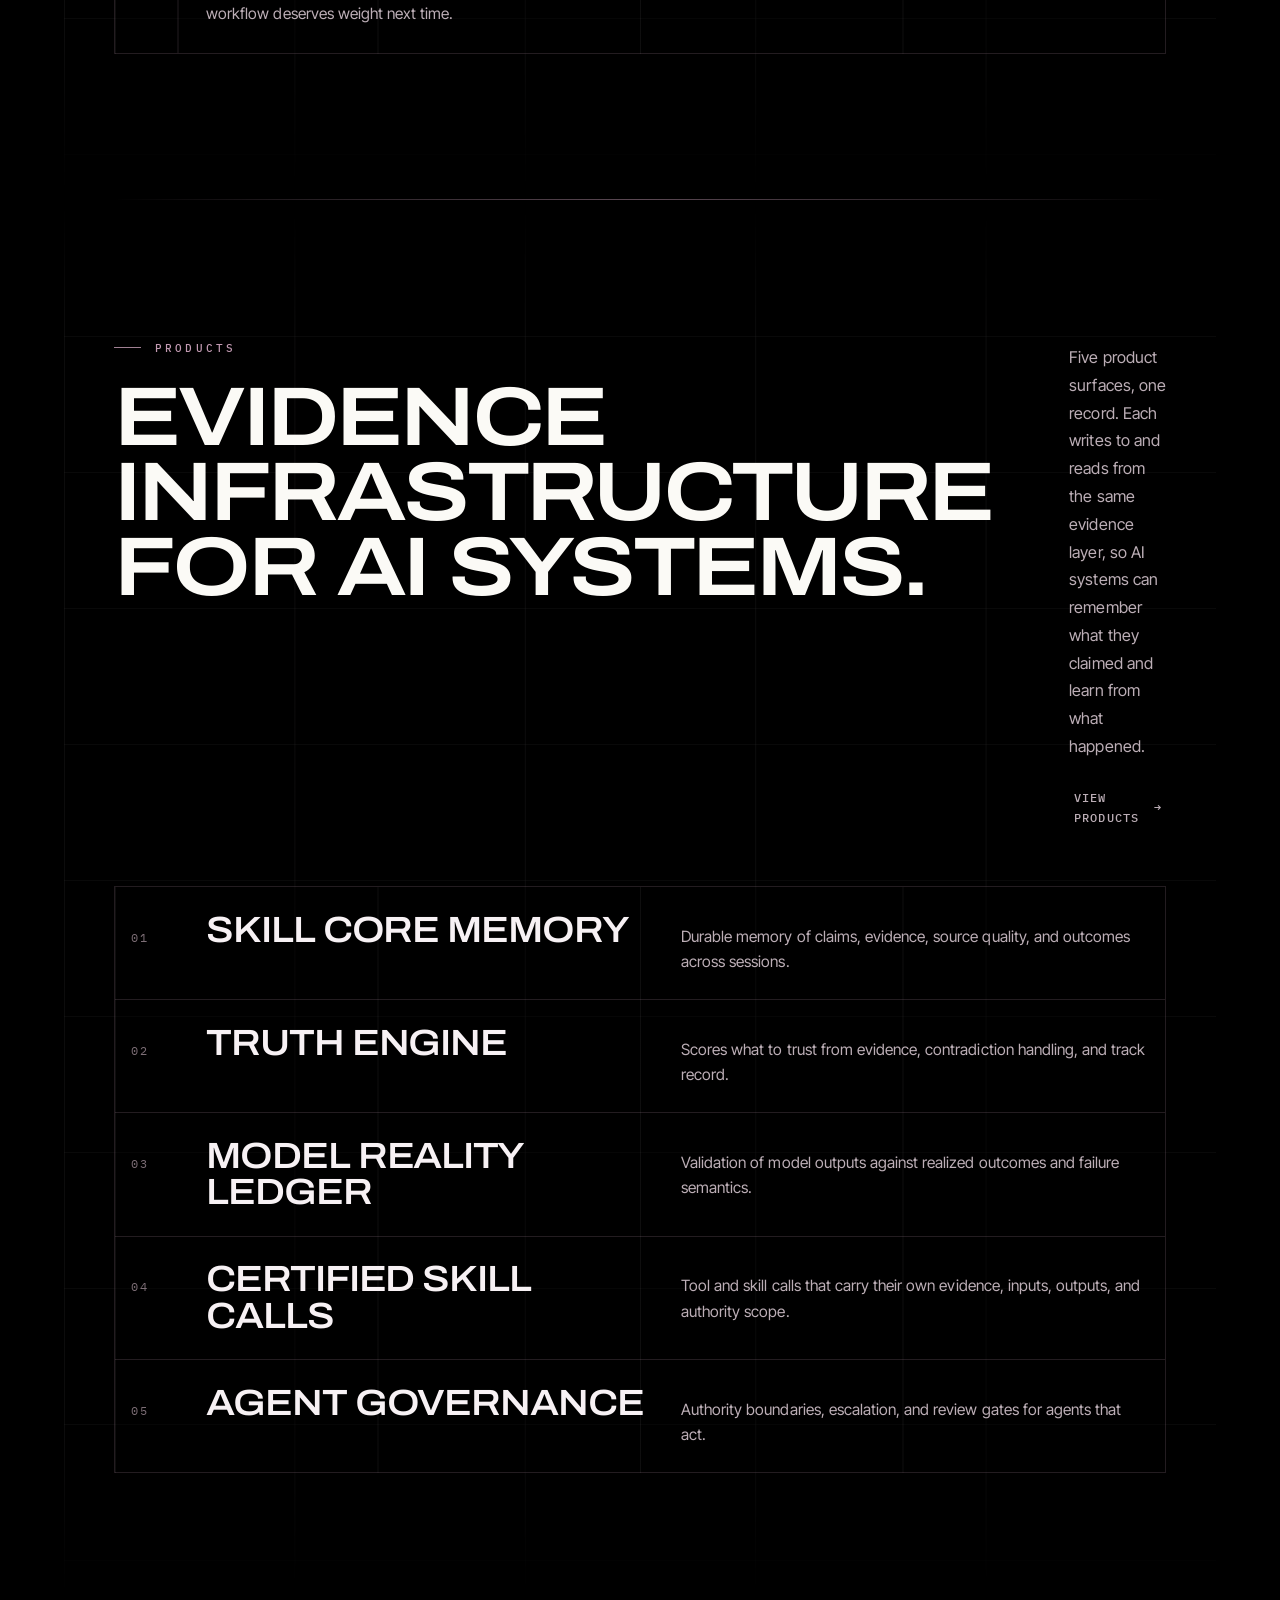
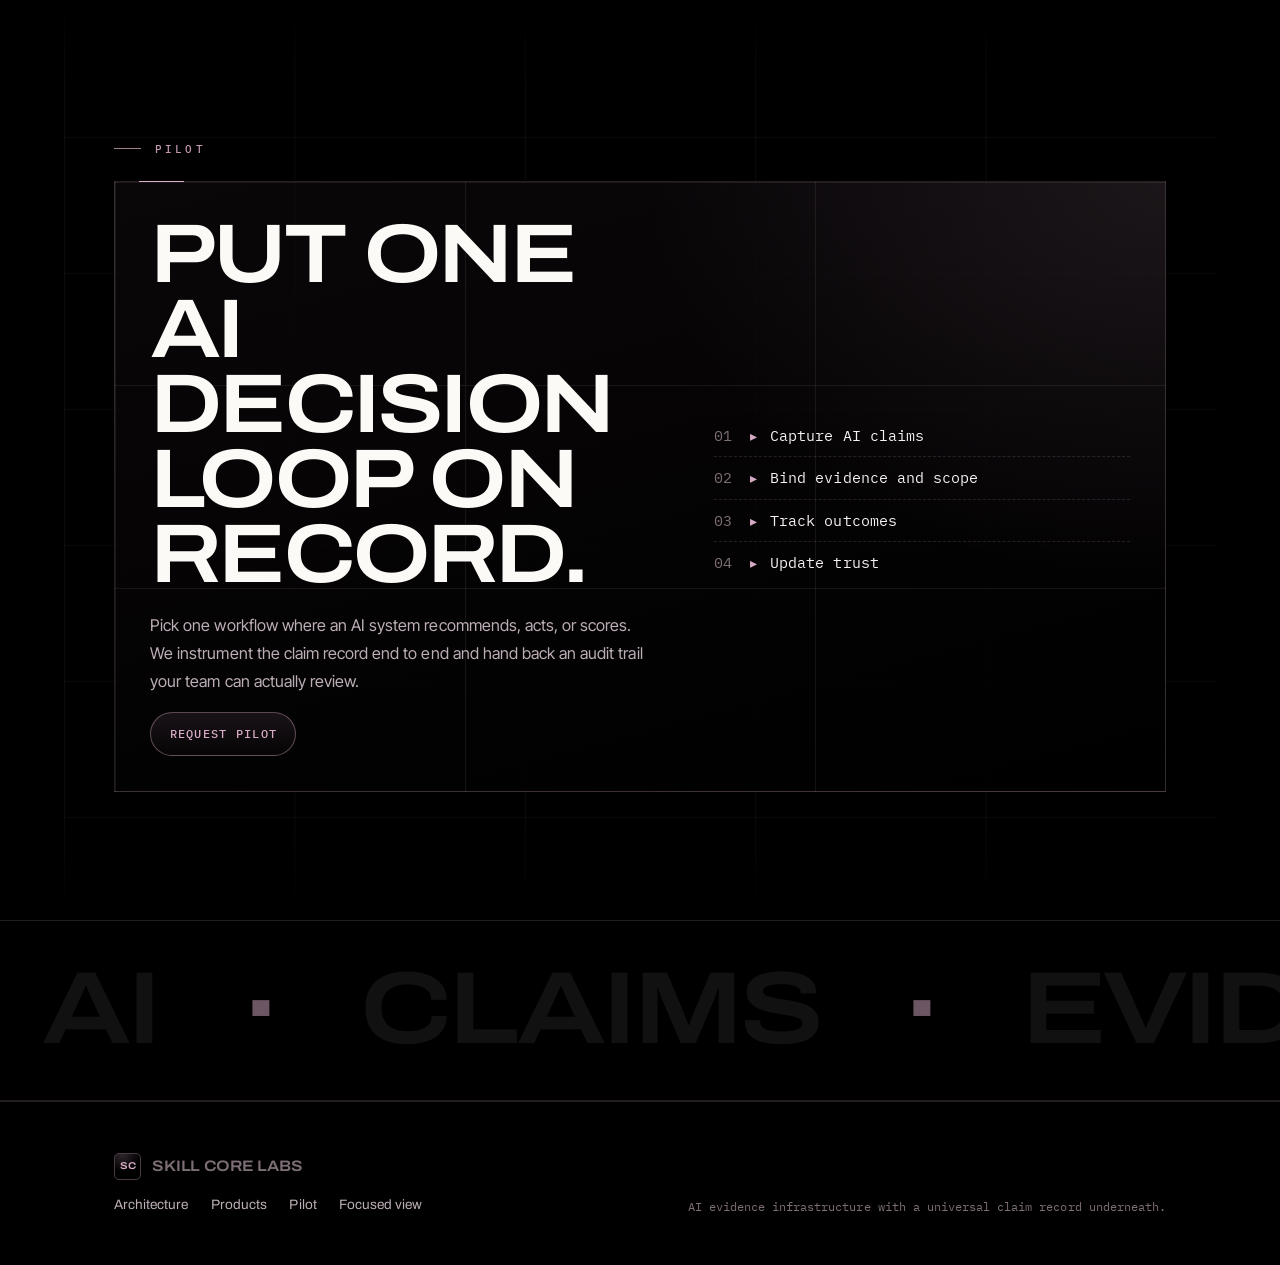
==== commit 7857ef45: "Extend poster aesthetic across site" ====
--- a/deploy/live-site/index.html
+++ b/deploy/live-site/index.html
@@ -80,14 +80,10 @@
 
     <section class="band creative-proof">
       <div class="wrap">
-        <div class="reveal two">
+        <div class="reveal creative-head">
           <div>
             <p class="eyebrow">Creative domains</p>
             <h2 class="head">One claim surface for taste, provenance, and attention.</h2>
-          </div>
-          <div class="body-col">
-            <p>Art, music, and culture do not need separate pages here. They work better as a single demonstration layer: three kinds of creative judgment, all resolved by what can later be checked.</p>
-            <p>That keeps the positioning AI-first while showing the architecture can carry messy human domains without losing its audit spine.</p>
           </div>
         </div>
 
--- a/deploy/live-site/skillcore-v2.css
+++ b/deploy/live-site/skillcore-v2.css
@@ -501,6 +501,23 @@
   padding-block: var(--sec);
 }
 
+.band {
+  isolation: isolate;
+}
+
+.band::before {
+  content: "";
+  position: absolute;
+  inset: 0 var(--pad);
+  z-index: -1;
+  pointer-events: none;
+  opacity: 0.16;
+  background:
+    linear-gradient(90deg, rgba(247,241,244,0.32) 0 1px, transparent 1px) 0 0 / 20% 100%,
+    linear-gradient(180deg, rgba(247,241,244,0.24) 0 1px, transparent 1px) 0 0 / 100% 8.5rem;
+  mask-image: linear-gradient(to bottom, transparent, #000 10%, #000 88%, transparent);
+}
+
 .hr-horizon {
   height: 1px;
   border: 0;
@@ -565,6 +582,15 @@
   transition: padding 0.3s ease, background 0.3s ease;
 }
 
+.dom,
+.rec,
+.record-row,
+.prow {
+  background:
+    linear-gradient(90deg, rgba(247,241,244,0.06) 0 1px, transparent 1px) 0 0 / 25% 100%,
+    rgba(0,0,0,0.18);
+}
+
 .dname {
   color: var(--paper);
   font-family: var(--display);
@@ -592,6 +618,10 @@
 
 .creative-proof {
   padding-top: calc(var(--sec) * 0.8);
+}
+
+.creative-head .head {
+  max-width: 14.5ch;
 }
 
 .proof-board {
@@ -797,6 +827,13 @@
 
 .record,
 .prod {
+  border-left: 1px solid var(--line);
+  border-right: 1px solid var(--line);
+  background: rgba(0,0,0,0.25);
+}
+
+.record,
+.prod {
   list-style: none;
   padding: 0;
 }
@@ -814,6 +851,11 @@
   transition: background 0.25s ease, padding 0.25s ease;
 }
 
+.rec,
+.prow {
+  padding-inline: 1rem;
+}
+
 .record-row {
   grid-template-columns: 12rem 1fr auto;
 }
@@ -918,6 +960,8 @@
   padding: clamp(1.5rem, 3vw, 2.2rem);
   border: 1px solid var(--line);
   background:
+    linear-gradient(90deg, rgba(247,241,244,0.08) 0 1px, transparent 1px) 0 0 / 33.333% 100%,
+    linear-gradient(180deg, rgba(247,241,244,0.08) 0 1px, transparent 1px) 0 0 / 100% 33.333%,
     radial-gradient(90% 120% at 100% 0%, rgba(var(--gold-rgb), 0.1), transparent 55%),
     linear-gradient(165deg, rgba(13, 9, 12, 0.76), rgba(0, 0, 0, 0.9));
 }
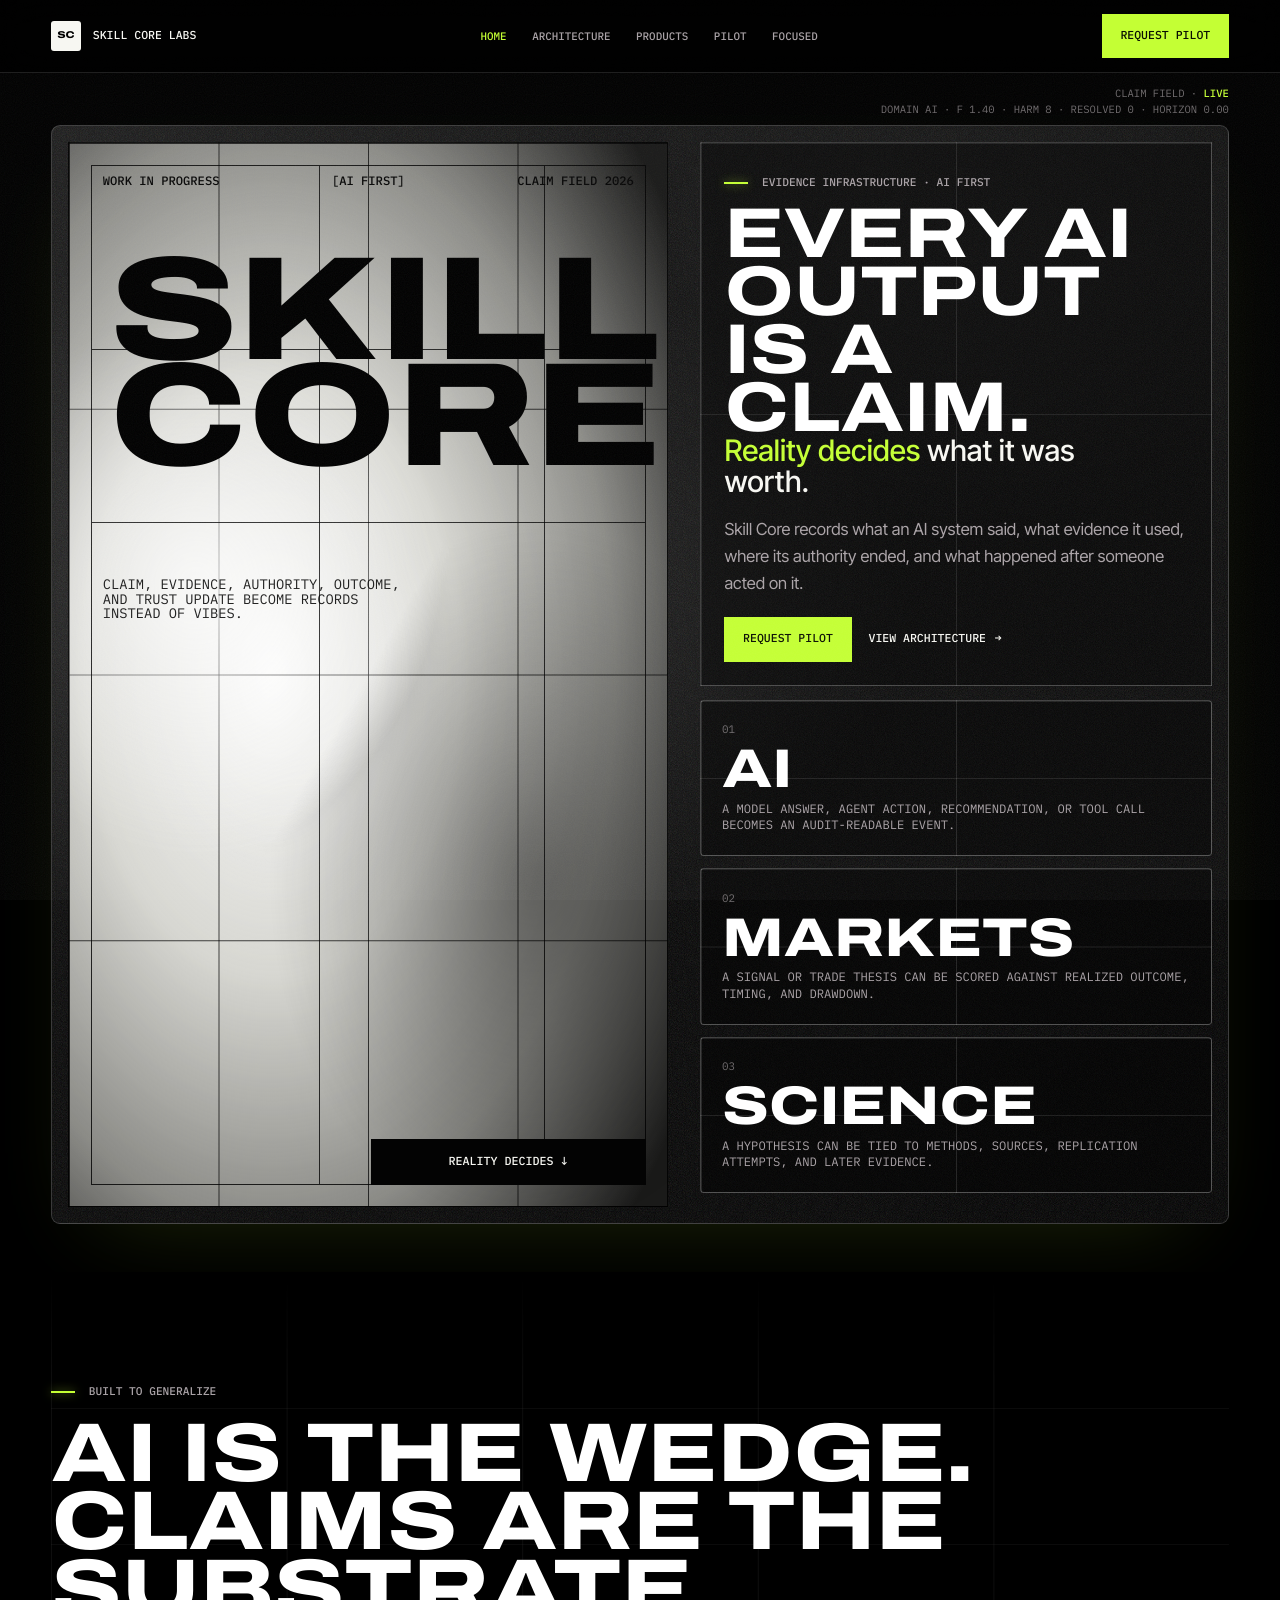
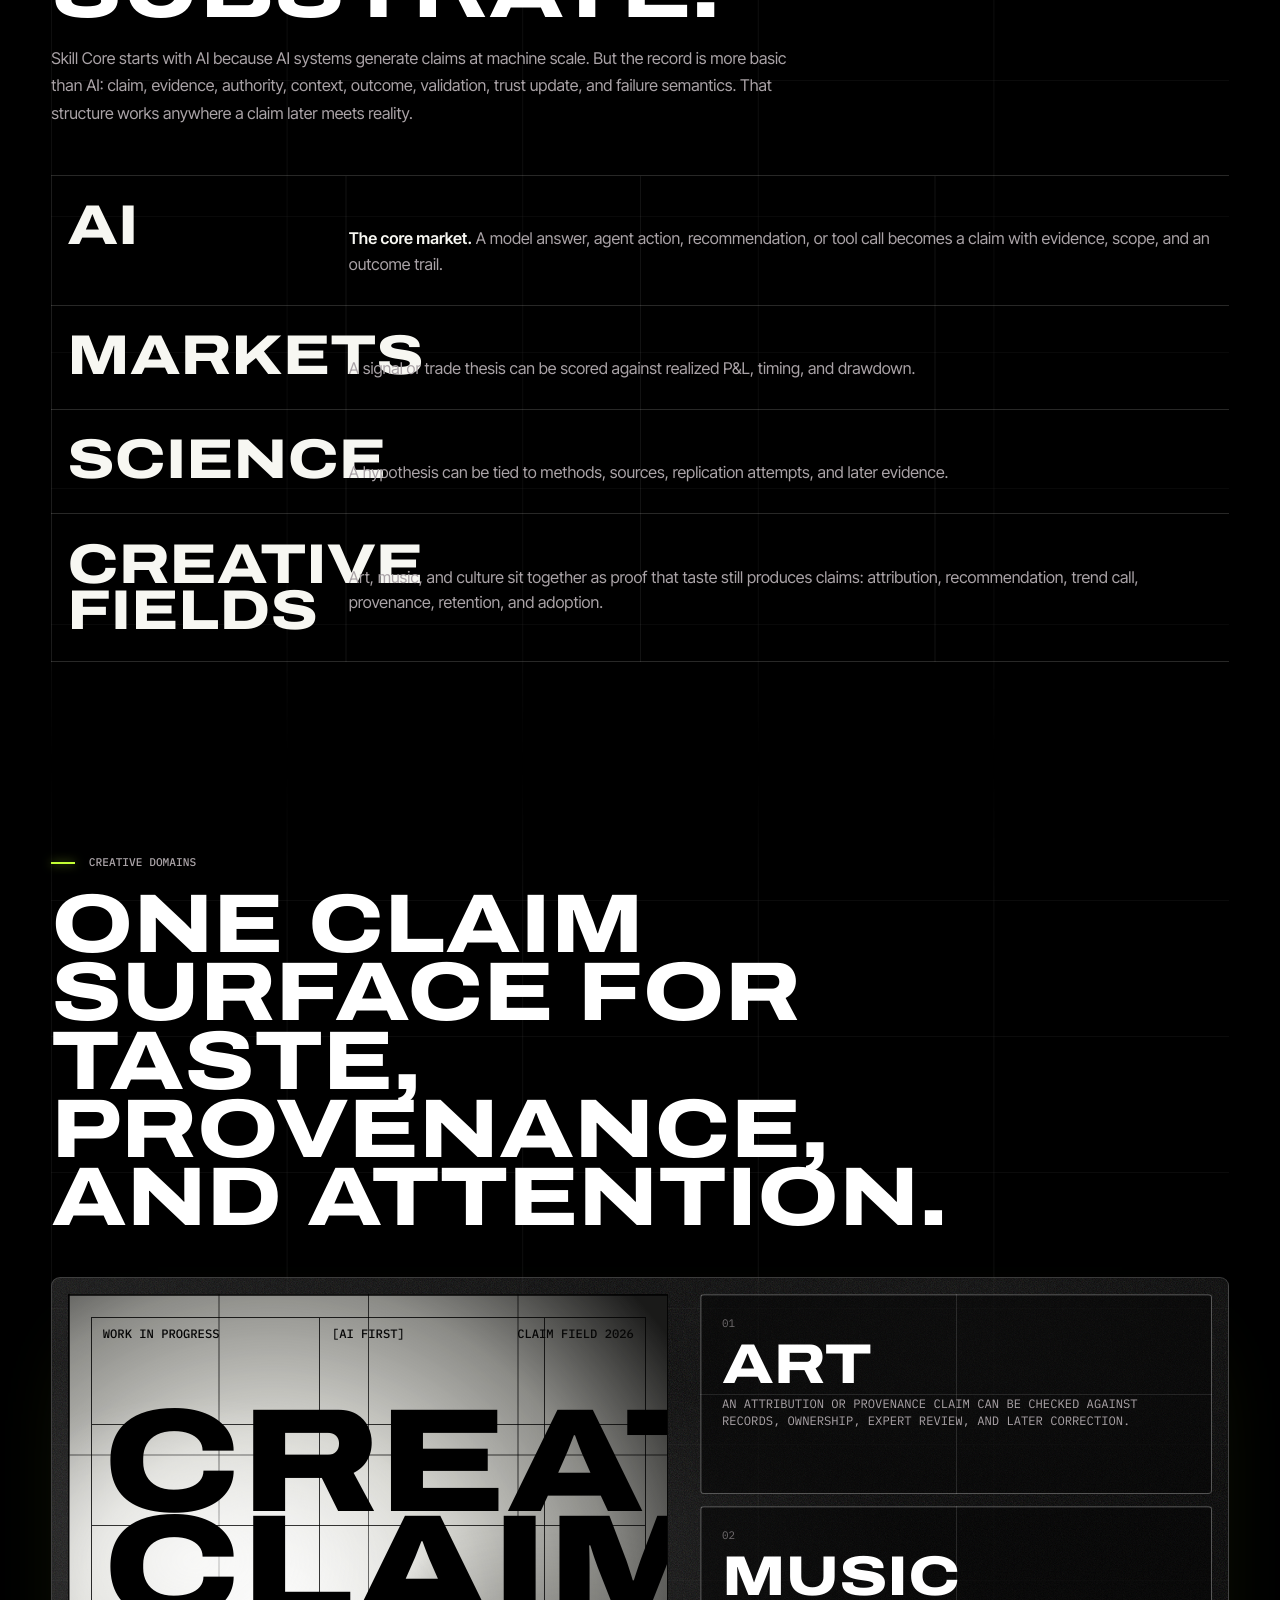
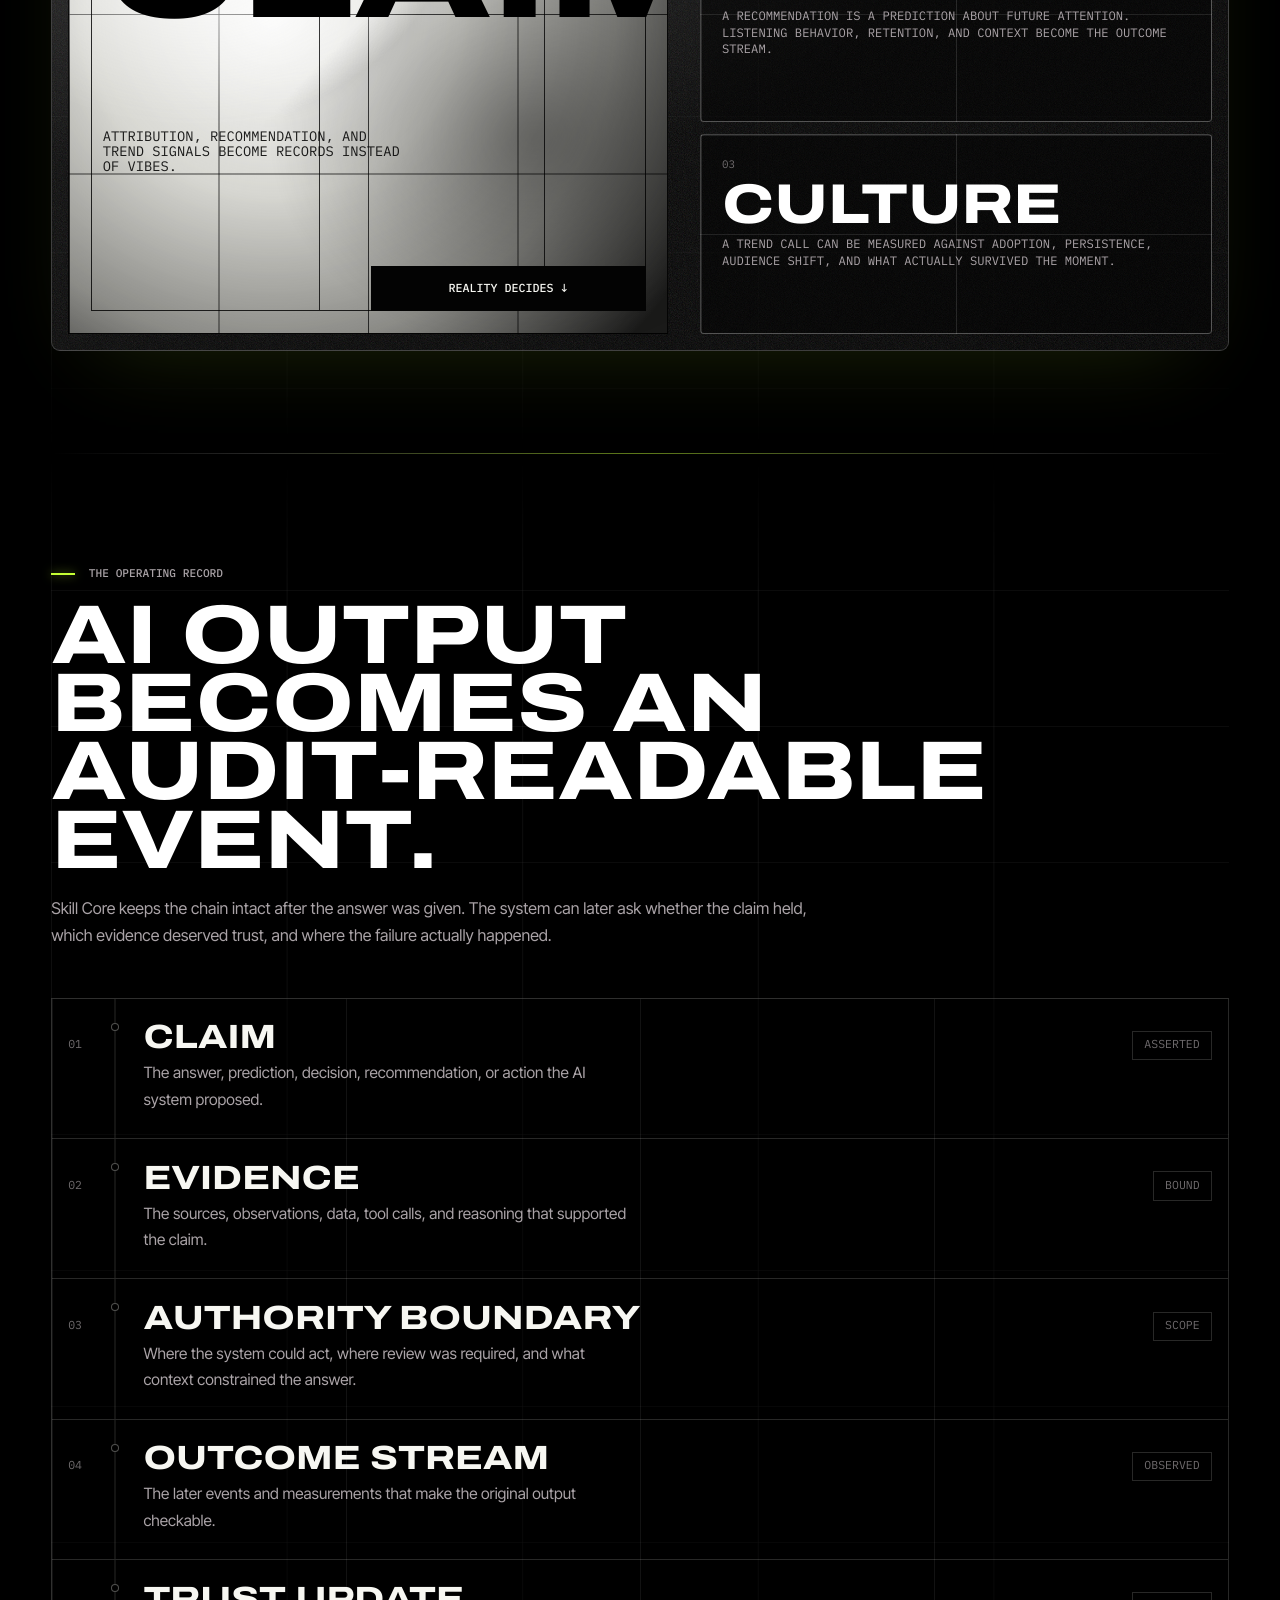
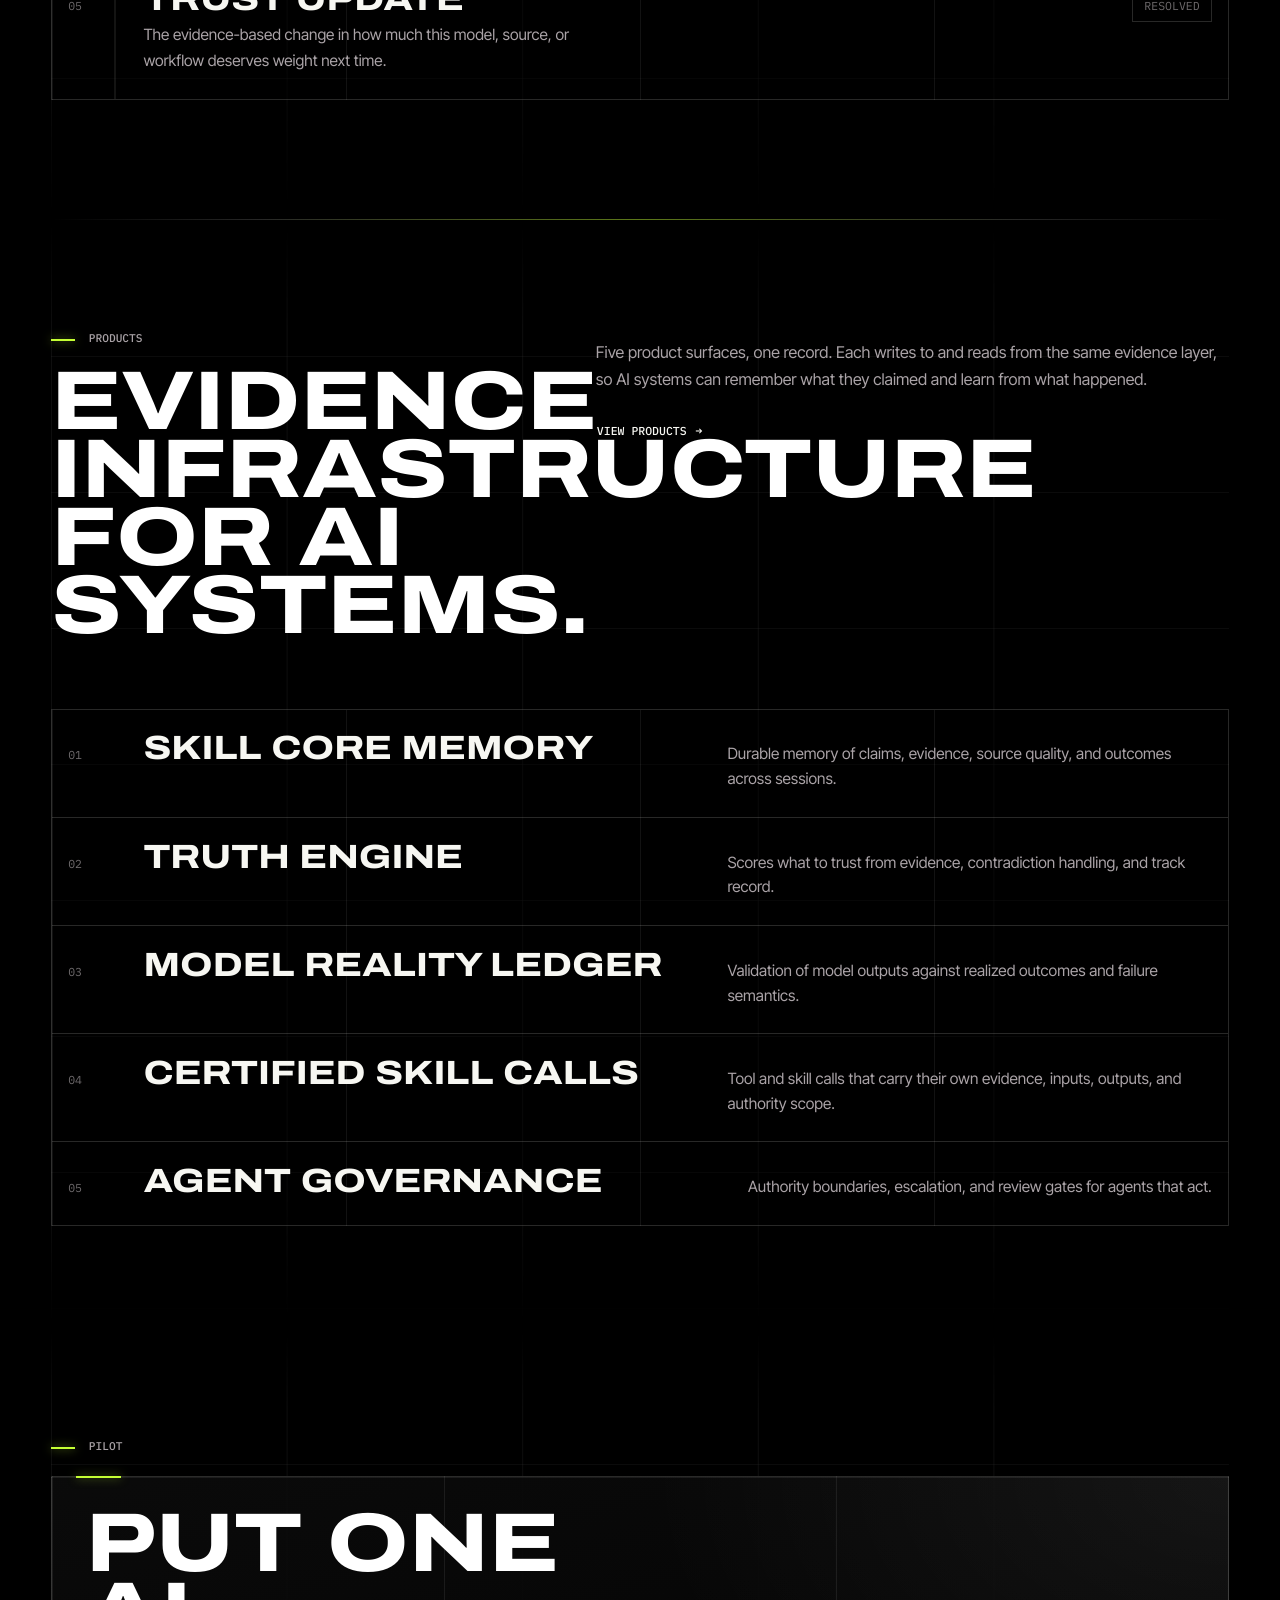
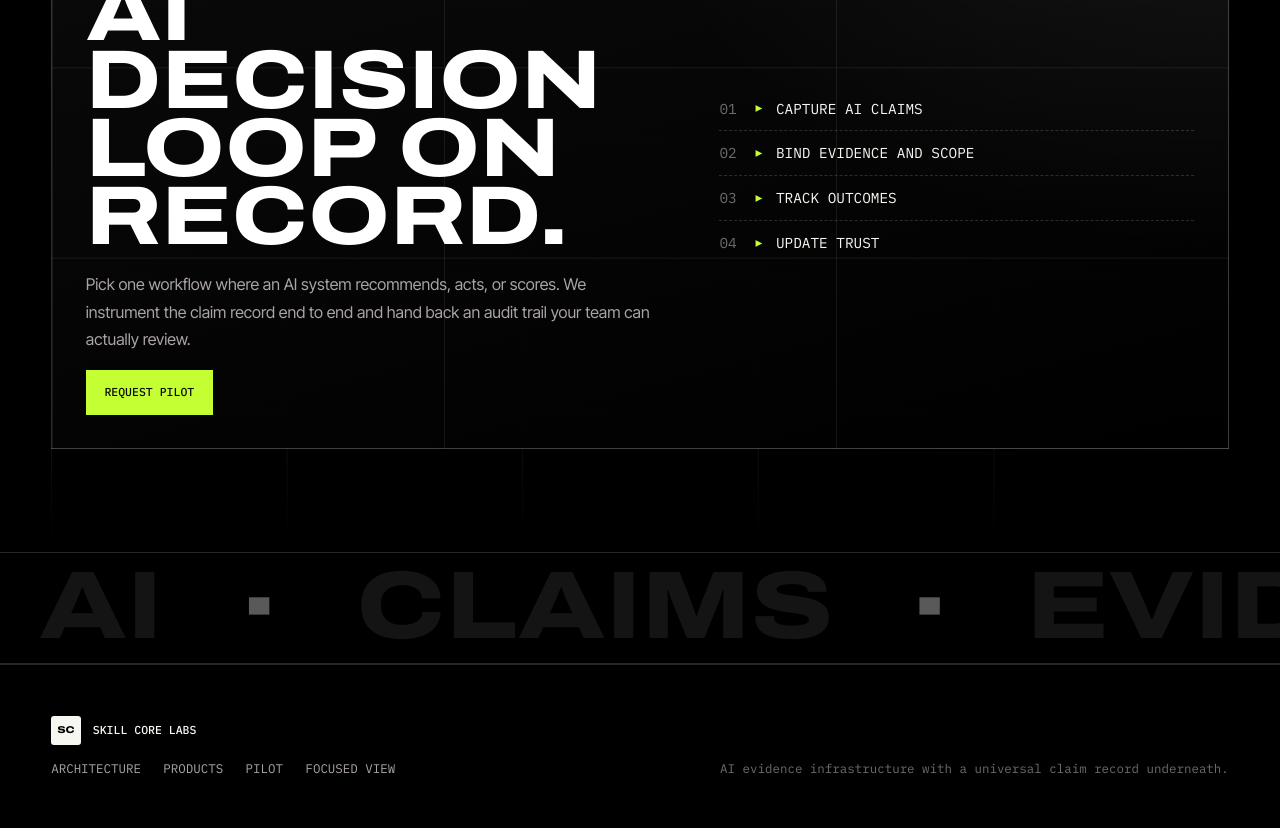
==== commit 89b4523d: "Redesign Skill Core Labs toward Thesis aesthetic" ====
--- a/deploy/live-site/index.html
+++ b/deploy/live-site/index.html
@@ -17,6 +17,7 @@
   <link rel="stylesheet" href="skillcore-v2.css">
 </head>
 <body>
+  <canvas id="field" class="harmonic-field page-field" data-domain="3" aria-hidden="true" tabindex="-1"></canvas>
   <header class="topbar">
     <nav class="site-shell nav" aria-label="Primary navigation">
       <a class="brand" href="index.html"><span class="brand-mark">SC</span><span>Skill Core Labs</span></a>
@@ -32,30 +33,53 @@
   </header>
 
   <main id="main">
-    <section class="hero">
-      <canvas id="field" class="harmonic-field" data-domain="0" aria-hidden="true" tabindex="-1"></canvas>
+    <section class="hero hero-claim-board">
       <div class="hud" aria-hidden="true">
-        <div>RESONANCE · <b>live</b></div>
+        <div>CLAIM FIELD · <b>live</b></div>
         <div id="hud-line">DOMAIN AI · f 1.60 · HARM 6 · RESOLVED 0 · HORIZON 0.00</div>
       </div>
       <div class="hero-grid">
-        <div class="hero-copy-grid">
-          <p class="eyebrow intro d1">Evidence infrastructure · AI first</p>
-          <p class="hero-lead intro d2">The evidence layer for</p>
-          <span class="sr-only">Skill Core Labs is evidence infrastructure for AI systems, built to generalize across markets, science, and creative domains.</span>
-          <div class="hwrap intro d2" id="hwrap"><span class="hword" id="hword">AI</span></div>
-          <p class="thesis intro d3">Every AI output makes a claim. <span class="gold">Reality decides</span> what it was worth.</p>
-          <p class="lede intro d4">Skill Core records what an AI system said, what evidence it used, where its authority ended, and what happened after someone acted on it. The same record can score claims in markets, science, and creative domains, but AI is where the infrastructure starts.</p>
-          <div class="chips intro d5" id="chips" role="group" aria-label="Choose a proof domain"></div>
-          <div class="cta-row intro d5">
-            <a class="btn" href="pilot.html">Request pilot</a>
-            <a class="btn btn-ghost" href="architecture.html">View architecture <span class="arr">→</span></a>
-          </div>
-          <div class="legend intro d6">
-            <div class="cell"><span class="k">Claims</span><span class="v"><span class="dot"></span>Recorded</span></div>
-            <div class="cell"><span class="k">Evidence</span><span class="v"><span class="dot"></span>Bound</span></div>
-            <div class="cell"><span class="k">Authority</span><span class="v"><span class="dot"></span>Scoped</span></div>
-            <div class="cell"><span class="k">Outcomes</span><span class="v"><span class="dot"></span>Checked</span></div>
+        <div class="claim-board intro d2" aria-label="Skill Core claim field overview">
+          <div class="claim-poster" aria-hidden="true">
+            <div class="poster-grid"><span></span><span></span><span></span><span></span></div>
+            <div class="poster-top">
+              <span>WORK IN PROGRESS</span>
+              <span>[AI FIRST]</span>
+              <span>CLAIM FIELD 2026</span>
+            </div>
+            <div class="poster-title">Skill<br>Core</div>
+            <div class="poster-copy">Claim, evidence, authority, outcome, and trust update become records instead of vibes.</div>
+            <div class="poster-stamp">Reality decides ↓</div>
+          </div>
+
+          <div class="claim-stack">
+            <div class="claim-intro">
+              <p class="eyebrow intro d1">Evidence infrastructure · AI first</p>
+              <h1 class="hero-title">Every AI output is a claim.</h1>
+              <p class="thesis intro d3"><span class="gold">Reality decides</span> what it was worth.</p>
+              <p class="lede intro d4">Skill Core records what an AI system said, what evidence it used, where its authority ended, and what happened after someone acted on it.</p>
+              <div class="cta-row intro d5">
+                <a class="btn" href="pilot.html">Request pilot</a>
+                <a class="btn btn-ghost" href="architecture.html">View architecture <span class="arr">→</span></a>
+              </div>
+            </div>
+            <div class="claim-cards">
+              <article class="claim-card">
+                <span class="proof-index">01</span>
+                <h2>AI</h2>
+                <p>A model answer, agent action, recommendation, or tool call becomes an audit-readable event.</p>
+              </article>
+              <article class="claim-card">
+                <span class="proof-index">02</span>
+                <h2>Markets</h2>
+                <p>A signal or trade thesis can be scored against realized outcome, timing, and drawdown.</p>
+              </article>
+              <article class="claim-card">
+                <span class="proof-index">03</span>
+                <h2>Science</h2>
+                <p>A hypothesis can be tied to methods, sources, replication attempts, and later evidence.</p>
+              </article>
+            </div>
           </div>
         </div>
       </div>
--- a/deploy/live-site/skillcore-v2.css
+++ b/deploy/live-site/skillcore-v2.css
@@ -1,21 +1,23 @@
 :root {
   --ink: #000000;
-  --ink-2: #080607;
-  --ink-card: #0d090c;
-  --paper: #f7f1f4;
-  --paper-hot: #fff8fb;
-  --mist: #bcaeb6;
-  --mist-dim: #7d6e76;
-  --line: rgba(215, 171, 197, 0.16);
-  --line-strong: rgba(215, 171, 197, 0.34);
-  --gold-rgb: 215, 171, 197;
-  --gold: rgb(var(--gold-rgb));
-  --maxw: 1180px;
-  --pad: clamp(1.25rem, 5vw, 4rem);
-  --sec: clamp(5rem, 10vw, 8.5rem);
-  --display: "Archivo", "Arial Narrow", system-ui, -apple-system, sans-serif;
-  --body: "Inter Tight", system-ui, -apple-system, sans-serif;
-  --mono: "IBM Plex Mono", ui-monospace, SFMono-Regular, Menlo, monospace;
+  --ink-2: #050505;
+  --panel: #090909;
+  --panel-2: #111111;
+  --paper: #f7f7f2;
+  --paper-hot: #ffffff;
+  --poster: #d7d7d1;
+  --muted: #aaa3a7;
+  --muted-2: #6f6b6d;
+  --line: rgba(247, 247, 242, 0.16);
+  --line-strong: rgba(247, 247, 242, 0.32);
+  --accent-rgb: 196, 255, 52;
+  --accent: rgb(var(--accent-rgb));
+  --maxw: 1540px;
+  --pad: clamp(1rem, 4vw, 4.2rem);
+  --sec: clamp(4rem, 8vw, 7rem);
+  --display: "Archivo", "Arial Black", "Helvetica Neue", Arial, system-ui, sans-serif;
+  --body: "Inter Tight", "Helvetica Neue", Arial, system-ui, -apple-system, sans-serif;
+  --mono: "IBM Plex Mono", "SFMono-Regular", Consolas, ui-monospace, monospace;
 }
 
 * { box-sizing: border-box; }
@@ -24,20 +26,21 @@
   background: var(--ink);
   -webkit-text-size-adjust: 100%;
   scroll-behavior: smooth;
+  font-synthesis: none;
 }
 
 body {
   margin: 0;
   min-height: 100vh;
   color: var(--paper);
-  background: var(--ink);
+  background: #000;
   font-family: var(--body);
-  font-size: clamp(1rem, 0.97rem + 0.2vw, 1.07rem);
-  line-height: 1.62;
+  font-size: 1.04rem;
+  line-height: 1.6;
   font-weight: 400;
-  letter-spacing: 0.002em;
+  letter-spacing: 0;
   -webkit-font-smoothing: antialiased;
-  text-rendering: optimizeLegibility;
+  text-rendering: geometricPrecision;
   overflow-x: hidden;
 }
 
@@ -45,30 +48,30 @@
   content: "";
   position: fixed;
   inset: 0;
-  z-index: -3;
+  z-index: -2;
   pointer-events: none;
+  opacity: 0.35;
   background:
-    radial-gradient(80% 60% at 50% 24%, rgba(30, 18, 26, 0.48), transparent 72%),
-    radial-gradient(60% 50% at 82% 16%, rgba(var(--gold-rgb), 0.08), transparent 68%),
-    linear-gradient(180deg, var(--ink), #050405 52%, var(--ink));
+    linear-gradient(90deg, rgba(255,255,255,0.06) 0 1px, transparent 1px) 50% 0 / 20vw 100%,
+    linear-gradient(180deg, rgba(255,255,255,0.04) 0 1px, transparent 1px) 0 0 / 100% 12rem;
+  mask-image: radial-gradient(100% 80% at 50% 15%, #000 0 42%, transparent 78%);
 }
 
 body::after {
   content: "";
   position: fixed;
   inset: 0;
-  z-index: 30;
+  z-index: 40;
   pointer-events: none;
-  opacity: 0.04;
-  mix-blend-mode: overlay;
-  background-image: url("data:image/svg+xml,%3Csvg xmlns='http://www.w3.org/2000/svg' width='140' height='140'%3E%3Cfilter id='n'%3E%3CfeTurbulence type='fractalNoise' baseFrequency='0.85' numOctaves='2' stitchTiles='stitch'/%3E%3C/filter%3E%3Crect width='100%25' height='100%25' filter='url(%23n)'/%3E%3C/svg%3E");
+  opacity: 0.075;
+  mix-blend-mode: screen;
+  background-image: url("data:image/svg+xml,%3Csvg xmlns='http://www.w3.org/2000/svg' width='150' height='150'%3E%3Cfilter id='n'%3E%3CfeTurbulence type='fractalNoise' baseFrequency='0.9' numOctaves='3' stitchTiles='stitch'/%3E%3C/filter%3E%3Crect width='100%25' height='100%25' filter='url(%23n)' opacity='0.72'/%3E%3C/svg%3E");
 }
 
 a { color: inherit; text-decoration: none; }
 button { font: inherit; }
-::selection { background: rgba(var(--gold-rgb), 0.26); color: #fff; }
-
-.gold { color: var(--gold); }
+::selection { background: rgba(var(--accent-rgb), 0.3); color: #0a0f02; }
+.gold { color: var(--accent); }
 
 .sr-only {
   position: absolute;
@@ -94,121 +97,117 @@
   position: fixed;
   inset: 0 0 auto 0;
   z-index: 50;
-  border-bottom: 1px solid rgba(244, 242, 234, 0.08);
-  background: rgba(8, 8, 10, 0.68);
-  backdrop-filter: blur(14px) saturate(120%);
-  -webkit-backdrop-filter: blur(14px) saturate(120%);
+  border-bottom: 1px solid rgba(255,255,255,0.12);
+  background: rgba(0, 0, 0, 0.78);
+  backdrop-filter: blur(18px) saturate(110%);
+  -webkit-backdrop-filter: blur(18px) saturate(110%);
 }
 
 .nav {
-  min-height: 76px;
+  min-height: 72px;
   display: flex;
   align-items: center;
   justify-content: space-between;
-  gap: 1.2rem;
+  gap: 1rem;
 }
 
 .brand {
   display: inline-flex;
   align-items: center;
-  gap: 0.7rem;
-  font-family: var(--display);
-  font-weight: 620;
-  font-size: 0.95rem;
-  letter-spacing: -0.018em;
-  text-transform: uppercase;
-  font-stretch: 112%;
-  font-variation-settings: "wdth" 112, "wght" 620;
+  gap: 0.75rem;
+  color: var(--paper);
+  font-family: var(--mono);
+  font-size: 0.72rem;
+  font-weight: 500;
+  letter-spacing: 0;
+  line-height: 1;
+  text-transform: uppercase;
 }
 
 .brand-mark {
   position: relative;
   display: grid;
   place-items: center;
-  width: 1.7rem;
-  height: 1.7rem;
+  width: 1.85rem;
+  height: 1.85rem;
   overflow: hidden;
   border: 1px solid var(--line-strong);
-  border-radius: 5px;
-  color: var(--gold);
+  border-radius: 3px;
+  color: #000;
+  background: var(--paper);
   font-family: var(--display);
   font-size: 0.62rem;
-  font-weight: 620;
-  font-stretch: 112%;
-  font-variation-settings: "wdth" 112, "wght" 620;
-}
-
-.brand-mark::after {
-  content: "";
-  position: absolute;
-  inset: 0;
-  background: radial-gradient(120% 120% at 30% 0%, rgba(var(--gold-rgb), 0.22), transparent 60%);
+  font-weight: 780;
+  font-variation-settings: "wdth" 122, "wght" 780;
 }
 
 .nav-links {
   display: flex;
   align-items: center;
-  gap: clamp(1rem, 2.5vw, 2.1rem);
-}
+  gap: clamp(0.8rem, 2vw, 1.8rem);
+  scrollbar-width: none;
+}
+.nav-links::-webkit-scrollbar { display: none; }
 
 .nav-links a {
-  color: var(--mist);
-  font-family: var(--mono);
-  font-size: 0.7rem;
+  color: var(--muted);
+  font-family: var(--mono);
+  font-size: 0.68rem;
   font-weight: 500;
-  letter-spacing: 0.12em;
+  letter-spacing: 0;
+  line-height: 1;
   text-transform: uppercase;
   transition: color 0.2s ease;
 }
 
 .nav-links a:hover,
-.nav-links a[aria-current="page"] {
-  color: var(--paper);
-}
+.nav-links a[aria-current="page"] { color: var(--accent); }
 
 .cta,
 .btn {
   display: inline-flex;
   align-items: center;
   justify-content: center;
-  gap: 0.5rem;
-  min-height: 2.75rem;
-  padding: 0.62rem 1.15rem;
-  border: 1px solid rgba(var(--gold-rgb), 0.4);
-  border-radius: 999px;
-  color: var(--gold);
-  background: linear-gradient(180deg, rgba(var(--gold-rgb), 0.1), rgba(var(--gold-rgb), 0.02));
+  gap: 0.55rem;
+  min-height: 2.8rem;
+  padding: 0.72rem 1.1rem;
+  border: 1px solid var(--accent);
+  border-radius: 0;
+  color: #0a0f02;
+  background: var(--accent);
   font-family: var(--mono);
   font-size: 0.72rem;
   font-weight: 500;
-  letter-spacing: 0.11em;
+  letter-spacing: 0;
+  line-height: 1;
   text-transform: uppercase;
   cursor: pointer;
-  transition: all 0.22s ease;
+  transition: color 0.2s ease, background 0.2s ease, border-color 0.2s ease, transform 0.2s ease;
 }
 
 .cta:hover,
 .btn:hover {
-  border-color: rgba(var(--gold-rgb), 0.7);
-  background: linear-gradient(180deg, rgba(var(--gold-rgb), 0.2), rgba(var(--gold-rgb), 0.06));
-  box-shadow: 0 8px 30px -12px rgba(var(--gold-rgb), 0.5);
+  color: var(--accent);
+  background: #050a00;
+  border-color: var(--accent);
+  box-shadow: 0 10px 30px -14px rgba(var(--accent-rgb), 0.7);
+  transform: translateY(-1px);
 }
 
 .cta.secondary,
 .btn-ghost {
-  min-height: auto;
-  padding-inline: 0.2rem;
-  color: var(--mist);
+  color: var(--paper);
+  background: transparent;
   border-color: transparent;
-  background: transparent;
+  padding-inline: 0;
 }
 
 .cta.secondary:hover,
 .btn-ghost:hover {
-  color: var(--paper);
+  color: var(--accent);
+  background: transparent;
   border-color: transparent;
-  background: transparent;
-  box-shadow: none;
+  transform: none;
 }
 
 .arr { transition: transform 0.22s ease; }
@@ -221,12 +220,13 @@
   display: flex;
   align-items: center;
   isolation: isolate;
-  padding-block: 8rem 3rem;
+  padding-block: 7.8rem 3rem;
   overflow: hidden;
 }
 
 .hero.compact {
   min-height: 78svh;
+  padding-bottom: 4rem;
 }
 
 .hero::after {
@@ -235,10 +235,10 @@
   left: 0;
   right: 0;
   bottom: 0;
-  height: 26%;
+  height: 28%;
   z-index: -1;
   pointer-events: none;
-  background: linear-gradient(to bottom, transparent, var(--ink));
+  background: linear-gradient(to bottom, transparent, #000);
 }
 
 .hero-grid {
@@ -250,13 +250,7 @@
   padding-inline: var(--pad);
 }
 
-.hero-copy-grid {
-  max-width: 60rem;
-}
-
-.harmonic-field {
-  pointer-events: none;
-}
+.hero-copy-grid { max-width: 78rem; }
 
 .hero > .harmonic-field,
 .field-stage > .harmonic-field {
@@ -265,55 +259,62 @@
   z-index: -1;
   width: 100%;
   height: 100%;
-  -webkit-mask-image: radial-gradient(135% 108% at 50% 46%, #000 26%, rgba(0,0,0,0.4) 70%, transparent 100%);
-  mask-image: radial-gradient(135% 108% at 50% 46%, #000 26%, rgba(0,0,0,0.4) 70%, transparent 100%);
-}
-
-.field-stage {
-  position: absolute;
+  opacity: 0.38;
+  pointer-events: none;
+  filter: grayscale(1) contrast(1.15);
+  -webkit-mask-image: radial-gradient(118% 92% at 52% 48%, #000 15%, rgba(0,0,0,0.35) 58%, transparent 100%);
+  mask-image: radial-gradient(118% 92% at 52% 48%, #000 15%, rgba(0,0,0,0.35) 58%, transparent 100%);
+}
+
+.field-stage { position: absolute; inset: 0; z-index: -2; }
+
+.page-field {
+  position: fixed;
   inset: 0;
-  z-index: -2;
+  z-index: -1;
+  width: 100vw;
+  height: 100vh;
+  opacity: 0.9;
+  pointer-events: none;
 }
 
 .hud {
   position: absolute;
-  top: 5.4rem;
+  top: 5.3rem;
   right: var(--pad);
   z-index: 2;
-  max-width: 60vw;
-  padding-right: 0.9rem;
-  border-right: 1px solid var(--line);
-  color: var(--mist-dim);
+  max-width: 58vw;
+  color: var(--muted-2);
   font-family: var(--mono);
   font-size: 0.66rem;
-  line-height: 1.7;
-  letter-spacing: 0.07em;
+  line-height: 1.55;
+  letter-spacing: 0;
   text-align: right;
-}
-
-.hud b { color: rgba(var(--gold-rgb), 0.92); font-weight: 500; }
+  text-transform: uppercase;
+}
+.hud b { color: var(--accent); font-weight: 500; }
 
 .eyebrow,
 .kicker {
   display: inline-flex;
   align-items: center;
   gap: 0.85rem;
-  margin: 0 0 1.5rem;
-  color: rgba(var(--gold-rgb), 0.9);
-  font-family: var(--mono);
-  font-size: 0.71rem;
+  margin: 0 0 1.25rem;
+  color: var(--muted);
+  font-family: var(--mono);
+  font-size: 0.7rem;
   font-weight: 500;
-  letter-spacing: 0.28em;
-  line-height: 1.5;
-  text-transform: uppercase;
-}
-
+  letter-spacing: 0;
+  line-height: 1.45;
+  text-transform: uppercase;
+}
 .eyebrow::before,
 .kicker::before {
   content: "";
-  width: 1.7rem;
-  height: 1px;
-  background: rgba(var(--gold-rgb), 0.75);
+  width: 1.5rem;
+  height: 2px;
+  background: var(--accent);
+  box-shadow: 0 0 10px rgba(var(--accent-rgb), 0.6);
 }
 
 h1,
@@ -322,158 +323,321 @@
   margin: 0;
   color: var(--paper-hot);
   font-family: var(--display);
-  letter-spacing: -0.015em;
+  text-transform: uppercase;
 }
 
 h1 {
-  max-width: 15ch;
-  font-size: clamp(3.5rem, 3rem + 8.5vw, 10.5rem);
-  font-weight: 640;
-  line-height: 0.88;
-  letter-spacing: -0.045em;
-  font-stretch: 118%;
-  font-variation-settings: "wdth" 118, "wght" 640;
-  text-transform: uppercase;
-}
+  max-width: 13ch;
+  font-size: 8rem;
+  font-weight: 760;
+  line-height: 0.82;
+  letter-spacing: 0;
+  font-stretch: 122%;
+  font-variation-settings: "wdth" 122, "wght" 760;
+}
+
+.hero-title { max-width: 11ch; font-size: 4.4rem; }
 
 .hero-lead {
   margin: 0 0 0.5rem;
-  color: var(--mist);
-  font-family: var(--body);
-  font-size: clamp(1.05rem, 0.95rem + 0.7vw, 1.5rem);
+  color: var(--muted);
+  font-family: var(--mono);
+  font-size: 1rem;
   font-weight: 400;
-  letter-spacing: -0.005em;
-}
-
-.hwrap {
-  position: relative;
-  display: inline-block;
-  max-width: 100%;
-  margin: 0 0 1.5rem;
-}
-
+  letter-spacing: 0;
+  text-transform: uppercase;
+}
+
+.hwrap { position: relative; display: inline-block; max-width: 100%; margin: 0 0 1.4rem; }
 .hword {
   display: inline-block;
-  color: #fbfaf6;
+  color: var(--paper-hot);
   font-family: var(--display);
-  font-size: clamp(5rem, 4rem + 12vw, 15rem);
-  font-weight: 660;
-  line-height: 0.82;
-  letter-spacing: -0.05em;
+  font-size: 11rem;
+  font-weight: 760;
+  line-height: 0.78;
+  letter-spacing: 0;
   font-stretch: 122%;
-  font-variation-settings: "wdth" 122, "wght" 660;
+  font-variation-settings: "wdth" 122, "wght" 760;
   text-transform: uppercase;
   transition: opacity 0.26s ease, transform 0.28s cubic-bezier(.2,.7,.2,1);
 }
-
 .hwrap::after {
   content: "";
   position: absolute;
   left: 0;
   right: 0;
-  bottom: 0.02em;
-  height: 0.06em;
-  background: var(--gold);
+  bottom: 0.01em;
+  height: 0.055em;
+  background: var(--accent);
   transform-origin: left;
   transition: transform 0.45s cubic-bezier(.2,.7,.2,1);
 }
-
-.hwrap.swap .hword {
-  opacity: 0;
-  transform: translateY(0.18em);
-}
-
+.hwrap.swap .hword { opacity: 0; transform: translateY(0.18em); }
 .hwrap.swap::after { transform: scaleX(0); }
 
 .thesis,
 .hero-line {
   max-width: 24ch;
-  margin: 0 0 1.35rem;
+  margin: 0 0 1.15rem;
   color: var(--paper);
   font-family: var(--body);
-  font-size: clamp(1.45rem, 1.1rem + 1.6vw, 2.45rem);
-  font-weight: 400;
-  line-height: 1.08;
-  letter-spacing: -0.025em;
-}
-
+  font-size: 1.85rem;
+  font-weight: 500;
+  line-height: 1.05;
+  letter-spacing: 0;
+}
 .lede,
 .hero-copy {
-  max-width: 42rem;
-  margin: 0 0 1.9rem;
-  color: var(--mist);
-  font-size: clamp(1.01rem, 1rem + 0.35vw, 1.16rem);
+  max-width: 46rem;
+  margin: 0 0 1.7rem;
+  color: var(--muted);
+  font-size: 1.04rem;
+  line-height: 1.62;
 }
 
 .actions,
-.cta-row {
-  display: flex;
-  flex-wrap: wrap;
-  align-items: center;
-  gap: 1.3rem;
+.cta-row { display: flex; flex-wrap: wrap; align-items: center; gap: 1.25rem; }
+
+/* Reference-image board system */
+.claim-board,
+.proof-board {
+  position: relative;
+  display: grid;
+  grid-template-columns: minmax(0, 1.08fr) minmax(23rem, 0.92fr);
+  gap: clamp(1rem, 2.6vw, 2rem);
+  padding: clamp(0.7rem, 1.3vw, 1rem);
+  border: 1px solid rgba(255,255,255,0.22);
+  border-radius: 9px;
+  background:
+    linear-gradient(135deg, rgba(255,255,255,0.08), rgba(255,255,255,0.02) 42%, rgba(0,0,0,0.32)),
+    rgba(8,8,8,0.28);
+  box-shadow: 0 36px 90px -48px rgba(var(--accent-rgb),0.18), 0 32px 80px -40px rgba(0,0,0,0.85);
+  overflow: hidden;
+}
+.claim-board::before,
+.proof-board::before {
+  content: "";
+  position: absolute;
+  inset: 0;
+  pointer-events: none;
+  opacity: 0.22;
+  mix-blend-mode: screen;
+  background:
+    radial-gradient(76% 50% at 24% 42%, rgba(255,255,255,0.56), transparent 64%),
+    radial-gradient(54% 42% at 78% 10%, rgba(255,255,255,0.14), transparent 62%);
+  filter: blur(0.3px) contrast(150%);
+}
+.claim-board::after,
+.proof-board::after {
+  content: "";
+  position: absolute;
+  inset: 0;
+  pointer-events: none;
+  opacity: 0.18;
+  background-image: url("data:image/svg+xml,%3Csvg xmlns='http://www.w3.org/2000/svg' width='88' height='88'%3E%3Cfilter id='n'%3E%3CfeTurbulence type='fractalNoise' baseFrequency='1.15' numOctaves='3' stitchTiles='stitch'/%3E%3C/filter%3E%3Crect width='100%25' height='100%25' filter='url(%23n)' opacity='0.82'/%3E%3C/svg%3E");
+}
+
+.claim-poster,
+.proof-poster,
+.claim-stack,
+.proof-stack { position: relative; z-index: 1; }
+
+.claim-poster,
+.proof-poster {
+  min-height: clamp(32rem, 52vw, 48rem);
+  padding: clamp(1.2rem, 2.7vw, 2.1rem);
+  border: 1px solid rgba(0,0,0,0.88);
+  background:
+    linear-gradient(90deg, rgba(0,0,0,0.72) 0 1px, transparent 1px) 0 0 / 25% 100%,
+    linear-gradient(180deg, rgba(0,0,0,0.72) 0 1px, transparent 1px) 0 0 / 100% 25%,
+    radial-gradient(82% 74% at 34% 50%, rgba(255,255,255,0.88), rgba(215,215,210,0.65) 38%, rgba(42,42,40,0.44) 70%, rgba(0,0,0,0.88)),
+    var(--poster);
+  color: #020202;
+  isolation: isolate;
+  overflow: hidden;
+}
+.claim-poster::before,
+.proof-poster::before {
+  content: "";
+  position: absolute;
+  inset: -10%;
+  z-index: -1;
+  opacity: 0.76;
+  background:
+    radial-gradient(56% 34% at 26% 43%, rgba(255,255,255,0.92), transparent 62%),
+    radial-gradient(55% 42% at 73% 66%, rgba(0,0,0,0.54), transparent 66%);
+  filter: blur(10px) contrast(180%);
+}
+
+.poster-grid {
+  position: absolute;
+  inset: clamp(1rem, 1.7vw, 1.55rem);
+  border: 1px solid rgba(0,0,0,0.82);
+  pointer-events: none;
+}
+.poster-grid span { position: absolute; background: rgba(0,0,0,0.78); }
+.poster-grid span:nth-child(1) { left: 0; right: 0; top: 18%; height: 1px; }
+.poster-grid span:nth-child(2) { left: 0; right: 0; top: 35%; height: 1px; }
+.poster-grid span:nth-child(3) { top: 0; bottom: 0; left: 41%; width: 1px; }
+.poster-grid span:nth-child(4) { top: 0; bottom: 0; right: 18%; width: 1px; }
+
+.poster-top {
+  position: relative;
+  display: grid;
+  grid-template-columns: 1fr auto 1fr;
+  gap: 0.9rem;
+  color: #060606;
+  font-family: var(--mono);
+  font-size: 0.76rem;
+  font-weight: 500;
+  letter-spacing: 0;
+  line-height: 0.96;
+  text-transform: uppercase;
+}
+.poster-top span:last-child { justify-self: end; }
+
+.poster-title {
+  position: relative;
+  margin-top: clamp(2rem, 5.4vw, 5.4rem);
+  color: #000;
+  font-family: var(--display);
+  font-size: 9.2rem;
+  font-weight: 830;
+  font-stretch: 125%;
+  font-variation-settings: "wdth" 125, "wght" 830;
+  line-height: 0.72;
+  letter-spacing: 0;
+  text-transform: uppercase;
+  white-space: nowrap;
+}
+.claim-poster .poster-title { transform: translateX(0.4rem); }
+
+.poster-copy {
+  position: relative;
+  max-width: 36ch;
+  margin-top: clamp(2.5rem, 8.4vw, 8.5rem);
+  color: rgba(0,0,0,0.88);
+  font-family: var(--mono);
+  font-size: 0.86rem;
+  line-height: 1.08;
+  letter-spacing: 0;
+  text-transform: uppercase;
+}
+
+.poster-stamp {
+  position: absolute;
+  right: clamp(1rem, 1.7vw, 1.55rem);
+  bottom: clamp(1rem, 1.7vw, 1.55rem);
+  min-width: min(19rem, 46%);
+  padding: 1.05rem 1.35rem;
+  color: var(--paper);
+  background: #030303;
+  font-family: var(--mono);
+  font-size: 0.73rem;
+  font-weight: 500;
+  letter-spacing: 0;
+  line-height: 1;
+  text-align: center;
+  text-transform: uppercase;
+}
+
+.claim-stack { display: grid; grid-template-rows: auto 1fr auto; gap: 0.9rem; }
+.claim-intro {
+  min-height: 14rem;
+  padding: clamp(1rem, 1.8vw, 1.45rem);
+  border: 1px solid rgba(255,255,255,0.18);
+  background:
+    linear-gradient(90deg, rgba(255,255,255,0.1) 0 1px, transparent 1px) 0 0 / 50% 100%,
+    linear-gradient(180deg, rgba(255,255,255,0.09) 0 1px, transparent 1px) 0 0 / 100% 50%,
+    rgba(5,5,5,0.5);
+}
+.claim-intro .eyebrow { margin-bottom: 0.9rem; }
+.claim-intro .lede { margin-bottom: 1.2rem; }
+.claim-intro .cta-row { gap: 1rem; }
+
+.claim-cards,
+.proof-stack { display: grid; grid-template-columns: 1fr; gap: 0.75rem; }
+.claim-card,
+.proof-card {
+  min-height: 9.2rem;
+  padding: clamp(1rem, 1.6vw, 1.3rem);
+  border: 1px solid rgba(255,255,255,0.22);
+  border-radius: 4px;
+  background:
+    linear-gradient(90deg, rgba(255,255,255,0.12) 0 1px, transparent 1px) 0 0 / 50% 100%,
+    linear-gradient(180deg, rgba(255,255,255,0.1) 0 1px, transparent 1px) 0 0 / 100% 50%,
+    rgba(4,4,4,0.55);
+}
+.proof-index {
+  display: block;
+  margin-bottom: 0.65rem;
+  color: var(--muted-2);
+  font-family: var(--mono);
+  font-size: 0.68rem;
+  letter-spacing: 0;
+}
+.claim-card h2,
+.proof-card h3 {
+  margin-bottom: 0.65rem;
+  max-width: none;
+  color: var(--paper-hot);
+  font-size: 3.4rem;
+  font-weight: 790;
+  font-stretch: 124%;
+  font-variation-settings: "wdth" 124, "wght" 790;
+  line-height: 0.78;
+  letter-spacing: 0;
+}
+.claim-card p,
+.proof-card p {
+  margin: 0;
+  color: var(--muted);
+  font-family: var(--mono);
+  font-size: 0.76rem;
+  line-height: 1.35;
+  letter-spacing: 0;
+  text-transform: uppercase;
 }
 
 .chips,
-.domain-strip {
-  display: flex;
-  flex-wrap: wrap;
-  gap: 0.6rem;
-  margin: 0 0 2rem;
-}
-
+.domain-strip { display: flex; flex-wrap: wrap; gap: 0.6rem; margin: 0 0 2rem; }
 .chip {
-  padding: 0.45rem 0.85rem;
+  padding: 0.48rem 0.82rem;
   border: 1px solid var(--line);
-  border-radius: 999px;
-  color: var(--mist);
+  border-radius: 0;
+  color: var(--muted);
   background: transparent;
   font-family: var(--mono);
-  font-size: 0.71rem;
-  letter-spacing: 0.13em;
+  font-size: 0.7rem;
+  letter-spacing: 0;
   text-transform: uppercase;
   cursor: default;
-  transition: all 0.3s ease;
-}
-
+  transition: all 0.25s ease;
+}
 button.chip { cursor: pointer; }
 .chip:hover { color: var(--paper); border-color: var(--line-strong); }
-.chip.active {
-  color: var(--gold);
-  border-color: rgba(var(--gold-rgb), 0.6);
-  background: rgba(var(--gold-rgb), 0.1);
-  box-shadow: 0 0 0 1px rgba(var(--gold-rgb), 0.14);
-}
+.chip.active { color: #0a0f02; border-color: var(--accent); background: var(--accent); }
 
 .legend,
 .field-hud {
-  margin-top: clamp(2.8rem, 6vw, 4.5rem);
-  border-top: 1px solid var(--line);
+  margin-top: clamp(2.6rem, 5vw, 4.2rem);
+  border: 1px solid var(--line);
   display: grid;
   grid-template-columns: repeat(4, 1fr);
   gap: 1px;
   background: var(--line);
 }
-
 .legend .cell,
-.readout {
-  padding: 1.25rem 1.25rem 1.3rem 0;
-  background: rgba(8, 8, 10, 0.82);
-}
-
-.legend .cell:not(:first-child),
-.readout:not(:first-child) {
-  padding-left: 1.25rem;
-}
-
+.readout { padding: 1.1rem; background: rgba(4,4,4,0.9); }
 .legend .k,
 .readout {
-  color: var(--mist-dim);
+  color: var(--muted-2);
   font-family: var(--mono);
   font-size: 0.66rem;
-  letter-spacing: 0.18em;
-  text-transform: uppercase;
-}
-
+  letter-spacing: 0;
+  text-transform: uppercase;
+}
 .legend .v,
 .readout strong {
   display: flex;
@@ -481,40 +645,26 @@
   gap: 0.5rem;
   color: var(--paper);
   font-family: var(--display);
-  font-size: 1.02rem;
-  font-weight: 500;
-  letter-spacing: 0;
-  text-transform: none;
-}
-
-.dot {
-  width: 0.42rem;
-  height: 0.42rem;
-  border-radius: 50%;
-  background: var(--gold);
-  box-shadow: 0 0 10px var(--gold);
-}
+  font-size: 1rem;
+  font-weight: 700;
+  letter-spacing: 0;
+  text-transform: uppercase;
+}
+.dot { width: 0.42rem; height: 0.42rem; border-radius: 50%; background: var(--accent); box-shadow: 0 0 10px rgba(var(--accent-rgb), 0.75); }
 
 section,
-.band {
-  position: relative;
-  padding-block: var(--sec);
-}
-
-.band {
-  isolation: isolate;
-}
-
+.band { position: relative; padding-block: var(--sec); }
+.band { isolation: isolate; }
 .band::before {
   content: "";
   position: absolute;
   inset: 0 var(--pad);
   z-index: -1;
   pointer-events: none;
-  opacity: 0.16;
+  opacity: 0.18;
   background:
-    linear-gradient(90deg, rgba(247,241,244,0.32) 0 1px, transparent 1px) 0 0 / 20% 100%,
-    linear-gradient(180deg, rgba(247,241,244,0.24) 0 1px, transparent 1px) 0 0 / 100% 8.5rem;
+    linear-gradient(90deg, rgba(255,255,255,0.3) 0 1px, transparent 1px) 0 0 / 20% 100%,
+    linear-gradient(180deg, rgba(255,255,255,0.24) 0 1px, transparent 1px) 0 0 / 100% 8.5rem;
   mask-image: linear-gradient(to bottom, transparent, #000 10%, #000 88%, transparent);
 }
 
@@ -522,7 +672,7 @@
   height: 1px;
   border: 0;
   margin: 0;
-  background: linear-gradient(to right, transparent, var(--line-strong) 18%, rgba(var(--gold-rgb), 0.85) 50%, var(--line-strong) 82%, transparent);
+  background: linear-gradient(to right, transparent, var(--line-strong) 18%, rgba(var(--accent-rgb), 0.95) 50%, var(--line-strong) 82%, transparent);
   opacity: 0.5;
 }
 
@@ -535,309 +685,86 @@
   margin-bottom: 3rem;
 }
 
+.section-head > *,
+.two > *,
+.pilot-grid > *,
+.claim-board > *,
+.proof-board > *,
+.claim-stack > *,
+.proof-stack > * {
+  min-width: 0;
+}
+
 h2,
 .head {
-  max-width: 17ch;
-  margin: 0 0 1.3rem;
-  color: #fbfaf6;
+  max-width: min(17ch, 100%);
+  margin: 0 0 1.25rem;
+  color: var(--paper-hot);
   font-family: var(--display);
-  font-size: clamp(2.5rem, 1.2rem + 5vw, 6.8rem);
-  font-weight: 620;
-  line-height: 0.9;
-  letter-spacing: -0.045em;
-  text-transform: uppercase;
-  font-stretch: 118%;
-  font-variation-settings: "wdth" 118, "wght" 620;
+  font-size: 5.2rem;
+  font-weight: 780;
+  line-height: 0.82;
+  letter-spacing: 0;
+  text-transform: uppercase;
+  font-stretch: 122%;
+  font-variation-settings: "wdth" 122, "wght" 780;
 }
 
 p,
-.body-col {
-  color: var(--mist);
-  font-size: 1.01rem;
-  line-height: 1.72;
-}
-
-.body-col {
-  max-width: 46rem;
-}
-
+.body-col { color: var(--muted); font-size: 1.01rem; line-height: 1.7; }
+.body-col { max-width: min(48rem, 100%); }
 .body-col strong,
-.dtext b {
-  color: var(--paper);
-  font-weight: 500;
-}
-
-.doms {
-  margin-top: 3.2rem;
-  border-top: 1px solid var(--line);
-}
-
+.dtext b { color: var(--paper); font-weight: 600; }
+
+.doms { margin-top: 3rem; border-top: 1px solid var(--line); }
 .dom {
   display: grid;
-  grid-template-columns: minmax(7rem, 15rem) 1fr;
+  grid-template-columns: minmax(7rem, 16rem) 1fr;
   gap: 1.6rem;
   align-items: baseline;
-  padding: 1.7rem 0;
+  padding: 1.7rem 1rem;
   border-bottom: 1px solid var(--line);
-  transition: padding 0.3s ease, background 0.3s ease;
-}
-
-.dom,
-.rec,
-.record-row,
-.prow {
   background:
-    linear-gradient(90deg, rgba(247,241,244,0.06) 0 1px, transparent 1px) 0 0 / 25% 100%,
-    rgba(0,0,0,0.18);
-}
-
+    linear-gradient(90deg, rgba(255,255,255,0.07) 0 1px, transparent 1px) 0 0 / 25% 100%,
+    rgba(0,0,0,0.22);
+  transition: padding 0.25s ease, background 0.25s ease;
+}
 .dname {
   color: var(--paper);
   font-family: var(--display);
-  font-size: clamp(2rem, 1.2rem + 3vw, 4.2rem);
-  font-weight: 620;
-  line-height: 0.9;
-  letter-spacing: -0.045em;
-  text-transform: uppercase;
-  font-stretch: 118%;
-  font-variation-settings: "wdth" 118, "wght" 620;
-  transition: color 0.3s ease;
-}
-
-.dtext {
-  color: var(--mist);
-  font-size: 1.01rem;
-}
-
-.dom:hover {
-  padding-left: 0.6rem;
-  background: linear-gradient(to right, rgba(var(--gold-rgb), 0.05), transparent 55%);
-}
-
-.dom:hover .dname { color: var(--gold); }
-
-.creative-proof {
-  padding-top: calc(var(--sec) * 0.8);
-}
-
-.creative-head .head {
-  max-width: 14.5ch;
-}
-
-.proof-board {
-  position: relative;
-  display: grid;
-  grid-template-columns: minmax(0, 1.05fr) minmax(18rem, 0.95fr);
-  gap: clamp(1rem, 3vw, 2rem);
-  margin-top: 2.8rem;
-  padding: clamp(0.7rem, 1.6vw, 1rem);
-  border: 1px solid rgba(247, 241, 244, 0.2);
-  border-radius: 8px;
-  background:
-    radial-gradient(120% 100% at 18% 20%, rgba(255,255,255,0.08), transparent 42%),
-    linear-gradient(135deg, rgba(255,255,255,0.12), rgba(255,255,255,0.02) 45%, rgba(0,0,0,0.4)),
-    #050505;
-  overflow: hidden;
-  box-shadow: 0 30px 80px -45px rgba(0,0,0,0.85);
-}
-
-.proof-board::before {
-  content: "";
-  position: absolute;
-  inset: 0;
-  pointer-events: none;
-  opacity: 0.2;
-  mix-blend-mode: screen;
-  background:
-    radial-gradient(70% 46% at 24% 38%, rgba(255,255,255,0.58), transparent 62%),
-    radial-gradient(54% 42% at 74% 18%, rgba(255,255,255,0.2), transparent 60%);
-  filter: blur(0.2px) contrast(150%);
-}
-
-.proof-board::after {
-  content: "";
-  position: absolute;
-  inset: 0;
-  pointer-events: none;
-  opacity: 0.18;
-  background-image: url("data:image/svg+xml,%3Csvg xmlns='http://www.w3.org/2000/svg' width='90' height='90'%3E%3Cfilter id='n'%3E%3CfeTurbulence type='fractalNoise' baseFrequency='1.2' numOctaves='3' stitchTiles='stitch'/%3E%3C/filter%3E%3Crect width='100%25' height='100%25' filter='url(%23n)' opacity='0.8'/%3E%3C/svg%3E");
-}
-
-.proof-poster,
-.proof-stack {
-  position: relative;
-  z-index: 1;
-}
-
-.proof-poster {
-  min-height: clamp(28rem, 50vw, 40rem);
-  padding: clamp(1.1rem, 3vw, 2rem);
-  border: 1px solid rgba(8, 8, 10, 0.92);
-  background:
-    linear-gradient(90deg, rgba(8,8,10,0.85) 0 1px, transparent 1px) 0 0 / 25% 100%,
-    linear-gradient(180deg, rgba(8,8,10,0.85) 0 1px, transparent 1px) 0 0 / 100% 25%,
-    radial-gradient(90% 76% at 36% 48%, rgba(255,255,255,0.66), rgba(210,210,205,0.48) 38%, rgba(20,20,20,0.34) 68%, rgba(0,0,0,0.9)),
-    #d8d8d0;
-  color: #050505;
-  isolation: isolate;
-  overflow: hidden;
-}
-
-.proof-poster::before {
-  content: "";
-  position: absolute;
-  inset: -10%;
-  z-index: -1;
-  opacity: 0.72;
-  background:
-    radial-gradient(60% 35% at 24% 44%, rgba(255,255,255,0.86), transparent 60%),
-    radial-gradient(55% 42% at 70% 65%, rgba(12,12,12,0.52), transparent 66%);
-  filter: blur(10px) contrast(180%);
-}
-
-.poster-grid {
-  position: absolute;
-  inset: 1.4rem;
-  border: 1px solid rgba(0,0,0,0.82);
-  pointer-events: none;
-}
-
-.poster-grid span {
-  position: absolute;
-  background: rgba(0,0,0,0.82);
-}
-
-.poster-grid span:nth-child(1) { left: 0; right: 0; top: 17%; height: 1px; }
-.poster-grid span:nth-child(2) { left: 0; right: 0; top: 34%; height: 1px; }
-.poster-grid span:nth-child(3) { top: 0; bottom: 0; left: 41%; width: 1px; }
-.poster-grid span:nth-child(4) { top: 0; bottom: 0; right: 18%; width: 1px; }
-
-.poster-top {
-  display: grid;
-  grid-template-columns: 1fr auto 1fr;
-  gap: 1rem;
-  color: #050505;
-  font-family: var(--mono);
-  font-size: clamp(0.62rem, 0.7vw, 0.78rem);
-  font-weight: 500;
-  letter-spacing: -0.04em;
-  line-height: 0.95;
-  text-transform: uppercase;
-}
-
-.poster-top span:last-child {
-  justify-self: end;
-}
-
-.poster-title {
-  margin-top: clamp(1.8rem, 5vw, 4rem);
-  color: #000;
-  font-family: var(--display);
-  font-size: clamp(4rem, 11vw, 10.5rem);
-  font-weight: 720;
+  font-size: 3.5rem;
+  font-weight: 780;
+  line-height: 0.82;
+  letter-spacing: 0;
+  text-transform: uppercase;
   font-stretch: 122%;
-  font-variation-settings: "wdth" 122, "wght" 720;
-  line-height: 0.75;
-  letter-spacing: -0.085em;
-  text-transform: uppercase;
-}
-
-.poster-copy {
-  max-width: 34ch;
-  margin-top: clamp(1.8rem, 9vw, 8rem);
-  color: rgba(0,0,0,0.88);
-  font-family: var(--mono);
-  font-size: clamp(0.72rem, 0.9vw, 0.92rem);
-  line-height: 1.08;
-  letter-spacing: -0.06em;
-  text-transform: uppercase;
-}
-
-.poster-stamp {
-  position: absolute;
-  right: 1.4rem;
-  bottom: 1.4rem;
-  min-width: min(18rem, 45%);
-  padding: 1.1rem 1.4rem;
-  color: #f8f8f2;
-  background: #050505;
-  font-family: var(--mono);
-  font-size: 0.72rem;
-  font-weight: 500;
-  letter-spacing: -0.03em;
-  text-align: center;
-  text-transform: uppercase;
-}
-
-.proof-stack {
-  display: grid;
-  grid-template-columns: 1fr;
-  gap: 0.75rem;
-}
-
-.proof-card {
-  min-height: 9.4rem;
-  padding: 1.2rem;
-  border: 1px solid rgba(247, 241, 244, 0.22);
-  border-radius: 4px;
-  background:
-    linear-gradient(90deg, rgba(247,241,244,0.12) 0 1px, transparent 1px) 0 0 / 50% 100%,
-    linear-gradient(180deg, rgba(247,241,244,0.1) 0 1px, transparent 1px) 0 0 / 100% 50%,
-    rgba(5, 5, 5, 0.86);
-}
-
-.proof-index {
-  display: block;
-  margin-bottom: 0.5rem;
-  color: var(--mist-dim);
-  font-family: var(--mono);
-  font-size: 0.65rem;
-  letter-spacing: 0.16em;
-}
-
-.proof-card h3 {
-  margin-bottom: 0.6rem;
-  font-size: clamp(2rem, 2.4vw, 3.2rem);
-  font-weight: 640;
-  font-stretch: 122%;
-  font-variation-settings: "wdth" 122, "wght" 640;
-  line-height: 0.86;
-  letter-spacing: -0.065em;
-  text-transform: uppercase;
-}
-
-.proof-card p {
-  margin: 0;
-  color: var(--mist);
-  font-family: var(--mono);
-  font-size: 0.74rem;
-  line-height: 1.35;
-  letter-spacing: -0.025em;
-  text-transform: uppercase;
-}
+  font-variation-settings: "wdth" 122, "wght" 780;
+  transition: color 0.25s ease;
+}
+.dtext { color: var(--muted); font-size: 1.01rem; }
+.dom:hover { padding-left: 1.4rem; background: linear-gradient(to right, rgba(255,255,255,0.06), transparent 55%); }
+.dom:hover .dname { color: var(--accent); }
+
+.creative-proof { padding-top: calc(var(--sec) * 0.8); }
+.creative-head .head { max-width: 14.5ch; }
+.proof-board { margin-top: 2.8rem; }
+.proof-poster { min-height: clamp(28rem, 50vw, 40rem); }
+.proof-card { min-height: 9.6rem; }
+.proof-card h3 { font-size: 3.5rem; }
 
 .record,
 .record-stack,
 .prod,
 .grid-2,
-.grid-3 {
-  margin-top: 3rem;
-  border-top: 1px solid var(--line);
-}
-
+.grid-3 { margin-top: 3rem; border-top: 1px solid var(--line); }
 .record,
 .prod {
   border-left: 1px solid var(--line);
   border-right: 1px solid var(--line);
-  background: rgba(0,0,0,0.25);
-}
-
-.record,
-.prod {
+  background: rgba(0,0,0,0.28);
   list-style: none;
   padding: 0;
 }
-
 .rec,
 .record-row,
 .prow {
@@ -846,32 +773,25 @@
   grid-template-columns: 3.2rem 1fr auto;
   gap: 1.5rem;
   align-items: baseline;
-  padding: 1.55rem 0;
+  padding: 1.55rem 1rem;
   border-bottom: 1px solid var(--line);
+  background:
+    linear-gradient(90deg, rgba(255,255,255,0.07) 0 1px, transparent 1px) 0 0 / 25% 100%,
+    rgba(0,0,0,0.18);
   transition: background 0.25s ease, padding 0.25s ease;
 }
-
-.rec,
-.prow {
-  padding-inline: 1rem;
-}
-
-.record-row {
-  grid-template-columns: 12rem 1fr auto;
-}
-
+.record-row { grid-template-columns: 12rem 1fr auto; }
 .idx,
 .key,
 .pidx,
 .status,
 .tag {
-  color: var(--mist-dim);
+  color: var(--muted-2);
   font-family: var(--mono);
   font-size: 0.72rem;
-  letter-spacing: 0.14em;
-  text-transform: uppercase;
-}
-
+  letter-spacing: 0;
+  text-transform: uppercase;
+}
 .node {
   position: absolute;
   left: calc(3.2rem + 0.75rem);
@@ -881,11 +801,10 @@
   height: 0.5rem;
   border: 1px solid var(--line-strong);
   border-radius: 50%;
-  background: var(--ink);
+  background: #000;
   transform: translate(-50%, -50%);
   transition: all 0.25s ease;
 }
-
 .rec::before {
   content: "";
   position: absolute;
@@ -896,7 +815,6 @@
   background: var(--line);
   transform: translateX(-50%);
 }
-
 .ttl,
 .value,
 .pname,
@@ -904,50 +822,28 @@
 .preview-card h3 {
   color: var(--paper);
   font-family: var(--display);
-  font-size: clamp(1.45rem, 1rem + 1.6vw, 2.4rem);
-  font-weight: 560;
-  line-height: 1;
-  letter-spacing: -0.03em;
-  text-transform: uppercase;
-  font-stretch: 112%;
-  font-variation-settings: "wdth" 112, "wght" 560;
-}
-
+  font-size: 2.1rem;
+  font-weight: 760;
+  line-height: 0.9;
+  letter-spacing: 0;
+  text-transform: uppercase;
+  font-stretch: 120%;
+  font-variation-settings: "wdth" 120, "wght" 760;
+}
 .desc,
 .pdesc,
 .panel p,
-.preview-card p {
-  max-width: 52ch;
-  margin: 0.35rem 0 0;
-  color: var(--mist);
-  font-size: 0.97rem;
-}
-
+.preview-card p { max-width: 54ch; margin: 0.42rem 0 0; color: var(--muted); font-size: 0.97rem; }
 .rec:hover,
 .record-row:hover,
-.prow:hover {
-  padding-left: 0.6rem;
-  background: linear-gradient(to right, rgba(var(--gold-rgb), 0.05), transparent 60%);
-}
-
-.rec:hover .node {
-  border-color: var(--gold);
-  background: var(--gold);
-  box-shadow: 0 0 14px var(--gold);
-}
-
+.prow:hover { padding-left: 1.35rem; background: linear-gradient(to right, rgba(255,255,255,0.06), transparent 60%); }
+.rec:hover .node { border-color: var(--accent); background: var(--accent); box-shadow: 0 0 14px rgba(var(--accent-rgb), 0.8); }
 .rec:hover .tag,
 .record-row:hover .status,
-.prow:hover .pname {
-  color: var(--gold);
-}
+.prow:hover .pname { color: var(--accent); }
 
 .grid-2,
-.grid-3 {
-  display: grid;
-  gap: 0;
-}
-
+.grid-3 { display: grid; gap: 0; }
 .grid-2 { grid-template-columns: repeat(2, minmax(0, 1fr)); }
 .grid-3 { grid-template-columns: repeat(3, minmax(0, 1fr)); }
 
@@ -957,15 +853,14 @@
 .pilot-card {
   position: relative;
   min-height: 17rem;
-  padding: clamp(1.5rem, 3vw, 2.2rem);
+  padding: clamp(1.35rem, 3vw, 2.1rem);
   border: 1px solid var(--line);
   background:
-    linear-gradient(90deg, rgba(247,241,244,0.08) 0 1px, transparent 1px) 0 0 / 33.333% 100%,
-    linear-gradient(180deg, rgba(247,241,244,0.08) 0 1px, transparent 1px) 0 0 / 100% 33.333%,
-    radial-gradient(90% 120% at 100% 0%, rgba(var(--gold-rgb), 0.1), transparent 55%),
-    linear-gradient(165deg, rgba(13, 9, 12, 0.76), rgba(0, 0, 0, 0.9));
-}
-
+    linear-gradient(90deg, rgba(255,255,255,0.08) 0 1px, transparent 1px) 0 0 / 33.333% 100%,
+    linear-gradient(180deg, rgba(255,255,255,0.08) 0 1px, transparent 1px) 0 0 / 100% 33.333%,
+    radial-gradient(90% 120% at 100% 0%, rgba(255,255,255,0.06), transparent 55%),
+    linear-gradient(165deg, rgba(12,12,12,0.86), rgba(0,0,0,0.94));
+}
 .panel::before,
 .preview-card::before,
 .field-card::before,
@@ -975,167 +870,89 @@
   top: -1px;
   left: 1.5rem;
   width: 2.8rem;
-  height: 1px;
-  background: var(--gold);
-}
-
+  height: 2px;
+  background: var(--accent);
+  box-shadow: 0 0 10px rgba(var(--accent-rgb), 0.55);
+}
 .tag {
   display: inline-flex;
   margin-bottom: 1.2rem;
   padding: 0.28rem 0.7rem;
   border: 1px solid var(--line);
-  border-radius: 99px;
-}
-
-.field-card {
-  min-height: 25rem;
-  overflow: hidden;
-}
-
-.field-card .harmonic-field {
-  position: absolute;
-  inset: 0;
-  width: 100%;
-  height: 100%;
-  opacity: 0.9;
-}
-
-.field-card .field-hud {
-  position: absolute;
-  inset: auto 1rem 1rem 1rem;
-  grid-template-columns: repeat(3, 1fr);
-  margin-top: 0;
-}
-
-.pilot-grid {
-  position: relative;
-  display: grid;
-  grid-template-columns: 1.2fr 1fr;
-  gap: clamp(2rem, 5vw, 4rem);
-  align-items: center;
-}
-
-.steps {
-  list-style: none;
-  margin: 1.6rem 0 0;
-  padding: 0;
-}
-
+  border-radius: 0;
+}
+.field-card { min-height: 25rem; overflow: hidden; }
+.field-card .harmonic-field { position: absolute; inset: 0; width: 100%; height: 100%; opacity: 0.65; filter: grayscale(1); }
+.field-card .field-hud { position: absolute; inset: auto 1rem 1rem 1rem; grid-template-columns: repeat(3, 1fr); margin-top: 0; }
+
+.pilot-grid { position: relative; display: grid; grid-template-columns: 1.2fr 1fr; gap: clamp(2rem, 5vw, 4rem); align-items: center; }
+.steps { list-style: none; margin: 1.6rem 0 0; padding: 0; }
 .steps li {
   display: flex;
   align-items: center;
   gap: 0.85rem;
-  padding: 0.55rem 0;
+  padding: 0.65rem 0;
   border-bottom: 1px dashed var(--line);
   color: var(--paper);
   font-family: var(--mono);
-  font-size: 0.92rem;
-}
-
+  font-size: 0.9rem;
+  text-transform: uppercase;
+}
 .steps li:last-child { border-bottom: 0; }
-.steps .tick { color: var(--gold); font-size: 0.85rem; }
-.steps .num { width: 1.4rem; color: var(--mist-dim); }
+.steps .tick { color: var(--accent); font-size: 0.85rem; }
+.steps .num { width: 1.4rem; color: var(--muted-2); }
 
 .marquee {
+  position: relative;
+  max-width: 100%;
+  height: 7rem;
   overflow: hidden;
+  contain: layout paint;
   white-space: nowrap;
   border-top: 1px solid var(--line);
   border-bottom: 1px solid var(--line);
-  padding-block: 0.4rem;
-}
-
+  padding-block: 0.35rem;
+}
 .marquee__track {
+  position: absolute;
+  inset: 0 auto auto 0;
   display: inline-flex;
   align-items: center;
+  height: 100%;
   animation: slide 32s linear infinite;
   will-change: transform;
 }
-
 .marquee__track span {
   padding: 0 0.4em;
-  color: rgba(244, 242, 234, 0.07);
+  color: rgba(255,255,255,0.08);
   font-family: var(--display);
-  font-size: clamp(2.8rem, 8vw, 9rem);
-  font-weight: 620;
-  letter-spacing: -0.045em;
-  font-stretch: 122%;
-  font-variation-settings: "wdth" 122, "wght" 620;
-  text-transform: uppercase;
-}
-
-.marquee__track .mid { color: rgba(var(--gold-rgb), 0.5); }
+  font-size: 6rem;
+  font-weight: 790;
+  letter-spacing: 0;
+  font-stretch: 124%;
+  font-variation-settings: "wdth" 124, "wght" 790;
+  text-transform: uppercase;
+}
+.marquee__track .mid { color: rgba(255,255,255,0.35); }
 @keyframes slide { from { transform: translateX(0); } to { transform: translateX(-50%); } }
 
-.review-hero {
-  min-height: auto;
-  padding-top: 9rem;
-}
-
-.review-grid {
-  display: grid;
-  grid-template-columns: repeat(2, minmax(0, 1fr));
-  gap: 1rem;
-}
-
-.preview-frame {
-  width: 100%;
-  height: 360px;
-  margin: 1.2rem 0;
-  border: 1px solid var(--line);
-  background: #050506;
-}
-
+.review-hero { min-height: auto; padding-top: 9rem; }
+.review-grid { display: grid; grid-template-columns: repeat(2, minmax(0, 1fr)); gap: 1rem; }
+.preview-frame { width: 100%; height: 360px; margin: 1.2rem 0; border: 1px solid var(--line); background: #050506; }
 .preview-card.featured { grid-column: 1 / -1; }
 .preview-card.featured .preview-frame { height: 460px; }
 
 .footer,
-footer {
-  padding-block: 3.2rem 3rem;
-  border-top: 1px solid var(--line);
-}
-
+footer { padding-block: 3.2rem 3rem; border-top: 1px solid var(--line); }
 .footer-grid,
-.foot-grid {
-  display: flex;
-  flex-wrap: wrap;
-  justify-content: space-between;
-  align-items: flex-end;
-  gap: 2rem;
-  color: var(--mist-dim);
-  font-family: var(--mono);
-  font-size: 0.78rem;
-}
-
-.foot-links {
-  display: flex;
-  gap: 1.4rem;
-  margin-top: 0.9rem;
-}
-
-.foot-links a {
-  color: var(--mist);
-  font-family: var(--display);
-  font-size: 0.85rem;
-}
-
+.foot-grid { display: flex; flex-wrap: wrap; justify-content: space-between; align-items: flex-end; gap: 2rem; color: var(--muted-2); font-family: var(--mono); font-size: 0.78rem; }
+.foot-links { display: flex; flex-wrap: wrap; gap: 1.4rem; margin-top: 0.9rem; }
+.foot-links a { color: var(--muted); font-family: var(--mono); font-size: 0.78rem; text-transform: uppercase; }
 .foot-links a:hover { color: var(--paper); }
 
-.enh .reveal {
-  opacity: 0;
-  transform: translateY(14px);
-  transition: opacity 0.8s ease, transform 0.8s cubic-bezier(.2,.7,.2,1);
-}
-
-.enh .reveal.in {
-  opacity: 1;
-  transform: none;
-}
-
-@keyframes rise {
-  from { opacity: 0; transform: translateY(20px); }
-  to { opacity: 1; transform: none; }
-}
-
+.enh .reveal { opacity: 0; transform: translateY(14px); transition: opacity 0.8s ease, transform 0.8s cubic-bezier(.2,.7,.2,1); }
+.enh .reveal.in { opacity: 1; transform: none; }
+@keyframes rise { from { opacity: 0; transform: translateY(20px); } to { opacity: 1; transform: none; } }
 .intro { animation: rise 0.95s cubic-bezier(.2,.7,.2,1) both; }
 .d1 { animation-delay: 0.06s; }
 .d2 { animation-delay: 0.16s; }
@@ -1144,105 +961,89 @@
 .d5 { animation-delay: 0.58s; }
 .d6 { animation-delay: 0.72s; }
 
+@media (max-width: 1120px) {
+  .claim-board,
+  .proof-board { grid-template-columns: 1fr; }
+  .claim-stack { grid-template-rows: auto; }
+  .claim-poster,
+  .proof-poster { min-height: 32rem; }
+  .claim-cards { grid-template-columns: repeat(3, minmax(0, 1fr)); }
+  .claim-card { min-height: 13rem; }
+  .claim-card h2 { font-size: 3.2rem; }
+}
+
 @media (max-width: 860px) {
-  .nav {
-    min-height: 68px;
-    padding-block: 0.75rem;
-  }
-
+  .nav { min-height: 68px; padding-block: 0.75rem; }
   .topbar .cta { display: none; }
-  .nav-links { gap: 1.1rem; overflow-x: auto; }
-  .nav-links a { font-size: 0.8rem; white-space: nowrap; }
+  .nav-links { gap: 1rem; overflow-x: auto; }
+  .nav-links a { font-size: 0.75rem; white-space: nowrap; }
   .hud { display: none; }
   .section-head,
   .two,
   .pilot-grid,
-  .review-grid,
-  .proof-board {
-    grid-template-columns: 1fr;
-  }
-
-  .hero {
-    min-height: auto;
-    padding-top: 7rem;
-  }
-
+  .review-grid { grid-template-columns: 1fr; }
+  .hero { min-height: auto; padding-top: 7rem; }
   .hero.compact { min-height: auto; }
+  .hero-title { font-size: 3.9rem; }
+  h2,
+  .head { font-size: 3.6rem; }
+  .ttl,
+  .value,
+  .pname,
+  .panel h3,
+  .preview-card h3 { font-size: 1.85rem; }
+  .dname { font-size: 3rem; }
+  .claim-cards { grid-template-columns: 1fr; }
   .legend,
   .field-hud { grid-template-columns: repeat(2, 1fr); }
   .dom { grid-template-columns: 1fr; gap: 0.5rem; }
-
-  .proof-poster {
-    min-height: 30rem;
-  }
-
-  .poster-top {
-    grid-template-columns: 1fr;
-    gap: 0.35rem;
-  }
-
-  .poster-top span:last-child {
-    justify-self: start;
-  }
-
-  .rec {
-    grid-template-columns: 2.4rem 1fr;
-  }
-
-  .rec .tag {
-    grid-column: 2;
-    justify-self: start;
-    margin-top: 0.7rem;
-    margin-left: 1.6rem;
-  }
-
+  .poster-top { grid-template-columns: 1fr; gap: 0.35rem; }
+  .poster-top span:last-child { justify-self: start; }
+  .poster-title { white-space: normal; }
+  .rec { grid-template-columns: 2.4rem 1fr; }
+  .rec .tag { grid-column: 2; justify-self: start; margin-top: 0.7rem; margin-left: 1.6rem; }
   .rec::before,
-  .rec .node {
-    left: calc(2.4rem + 0.75rem);
-  }
-
+  .rec .node { left: calc(2.4rem + 0.75rem); }
   .record-row,
-  .prow {
-    grid-template-columns: 1fr;
-    gap: 0.55rem;
-  }
-
+  .prow { grid-template-columns: 1fr; gap: 0.55rem; }
   .grid-2,
-  .grid-3 {
-    grid-template-columns: 1fr;
-  }
+  .grid-3 { grid-template-columns: 1fr; }
 }
 
 @media (max-width: 520px) {
-  .site-shell,
-  .wrap {
-    padding-inline: 1rem;
-  }
-
+  :root { --pad: 1rem; }
   .brand span:last-child { display: none; }
   .nav-links { gap: 0.8rem; }
-  .nav-links a { font-size: 0.76rem; }
-  .hword { font-size: clamp(4rem, 24vw, 7.2rem); }
-  h1 { font-size: clamp(3.2rem, 18vw, 5rem); }
-  .poster-title { font-size: clamp(3.2rem, 19vw, 5.8rem); }
-  .poster-stamp {
-    left: 1rem;
-    right: 1rem;
-    min-width: 0;
-  }
+  .nav-links a { font-size: 0.72rem; }
+  .claim-board,
+  .proof-board { padding: 0.55rem; border-radius: 6px; }
+  .claim-poster,
+  .proof-poster { min-height: 29rem; padding: 1rem; }
+  .poster-grid { inset: 0.8rem; }
+  .poster-title { font-size: 4.7rem; }
+  .poster-stamp { left: 1rem; right: 1rem; min-width: 0; }
+  .hword { font-size: 4.9rem; }
+  h1 { font-size: 3.7rem; }
+  h2,
+  .head { font-size: 2.85rem; }
+  .ttl,
+  .value,
+  .pname,
+  .panel h3,
+  .preview-card h3 { font-size: 1.65rem; }
+  .dname { font-size: 2.6rem; }
   .legend,
-  .field-hud {
-    grid-template-columns: 1fr;
-  }
+  .field-hud { grid-template-columns: 1fr; }
   .preview-frame { height: 280px; }
 }
 
 @media (prefers-reduced-motion: reduce) {
   *,
   *::before,
-  *::after {
-    animation: none !important;
-    transition: none !important;
-    scroll-behavior: auto !important;
-  }
-}
+  *::after { animation: none !important; transition: none !important; scroll-behavior: auto !important; }
+}
+
+.claim-board .cta-row.intro { animation: none; opacity: 1; transform: none; }
+
+/* Keep launch/preview captures legible; scroll reveals still handle lower-page motion. */
+.intro { animation: none !important; opacity: 1; transform: none; }
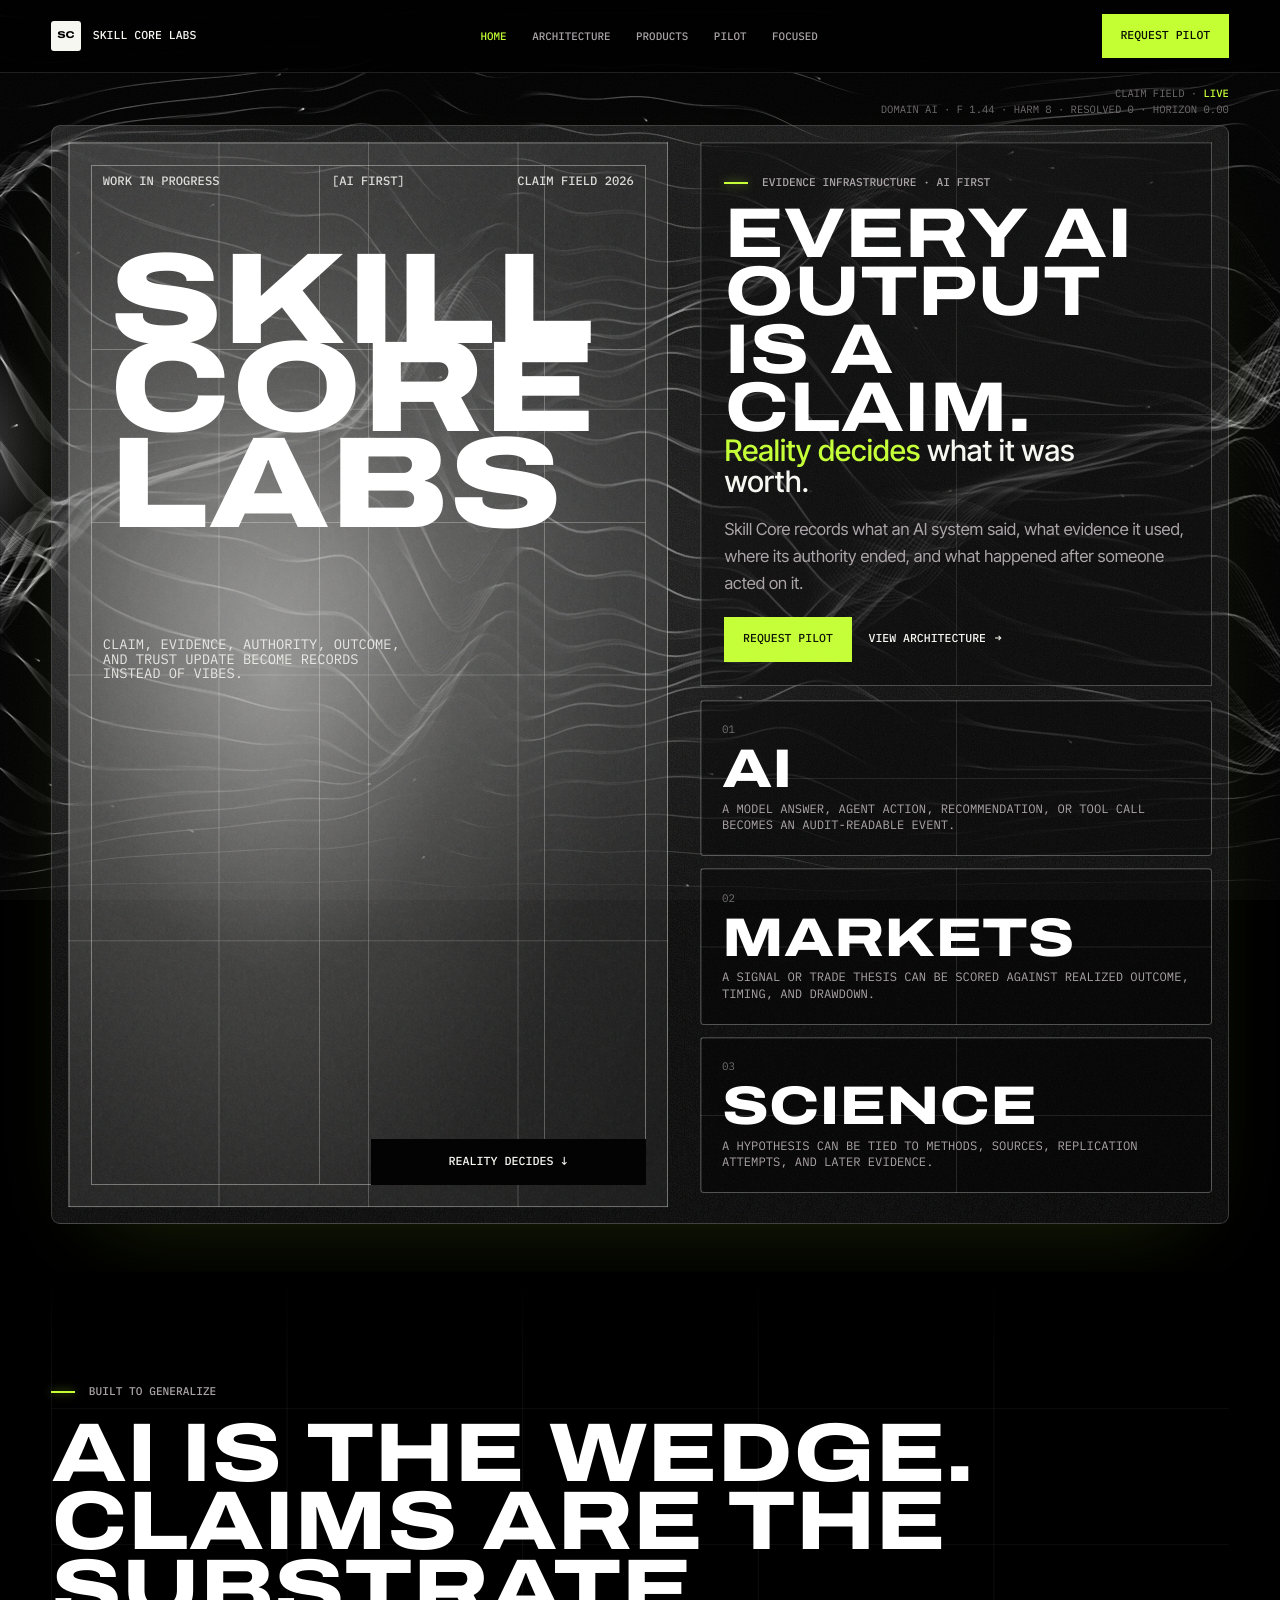
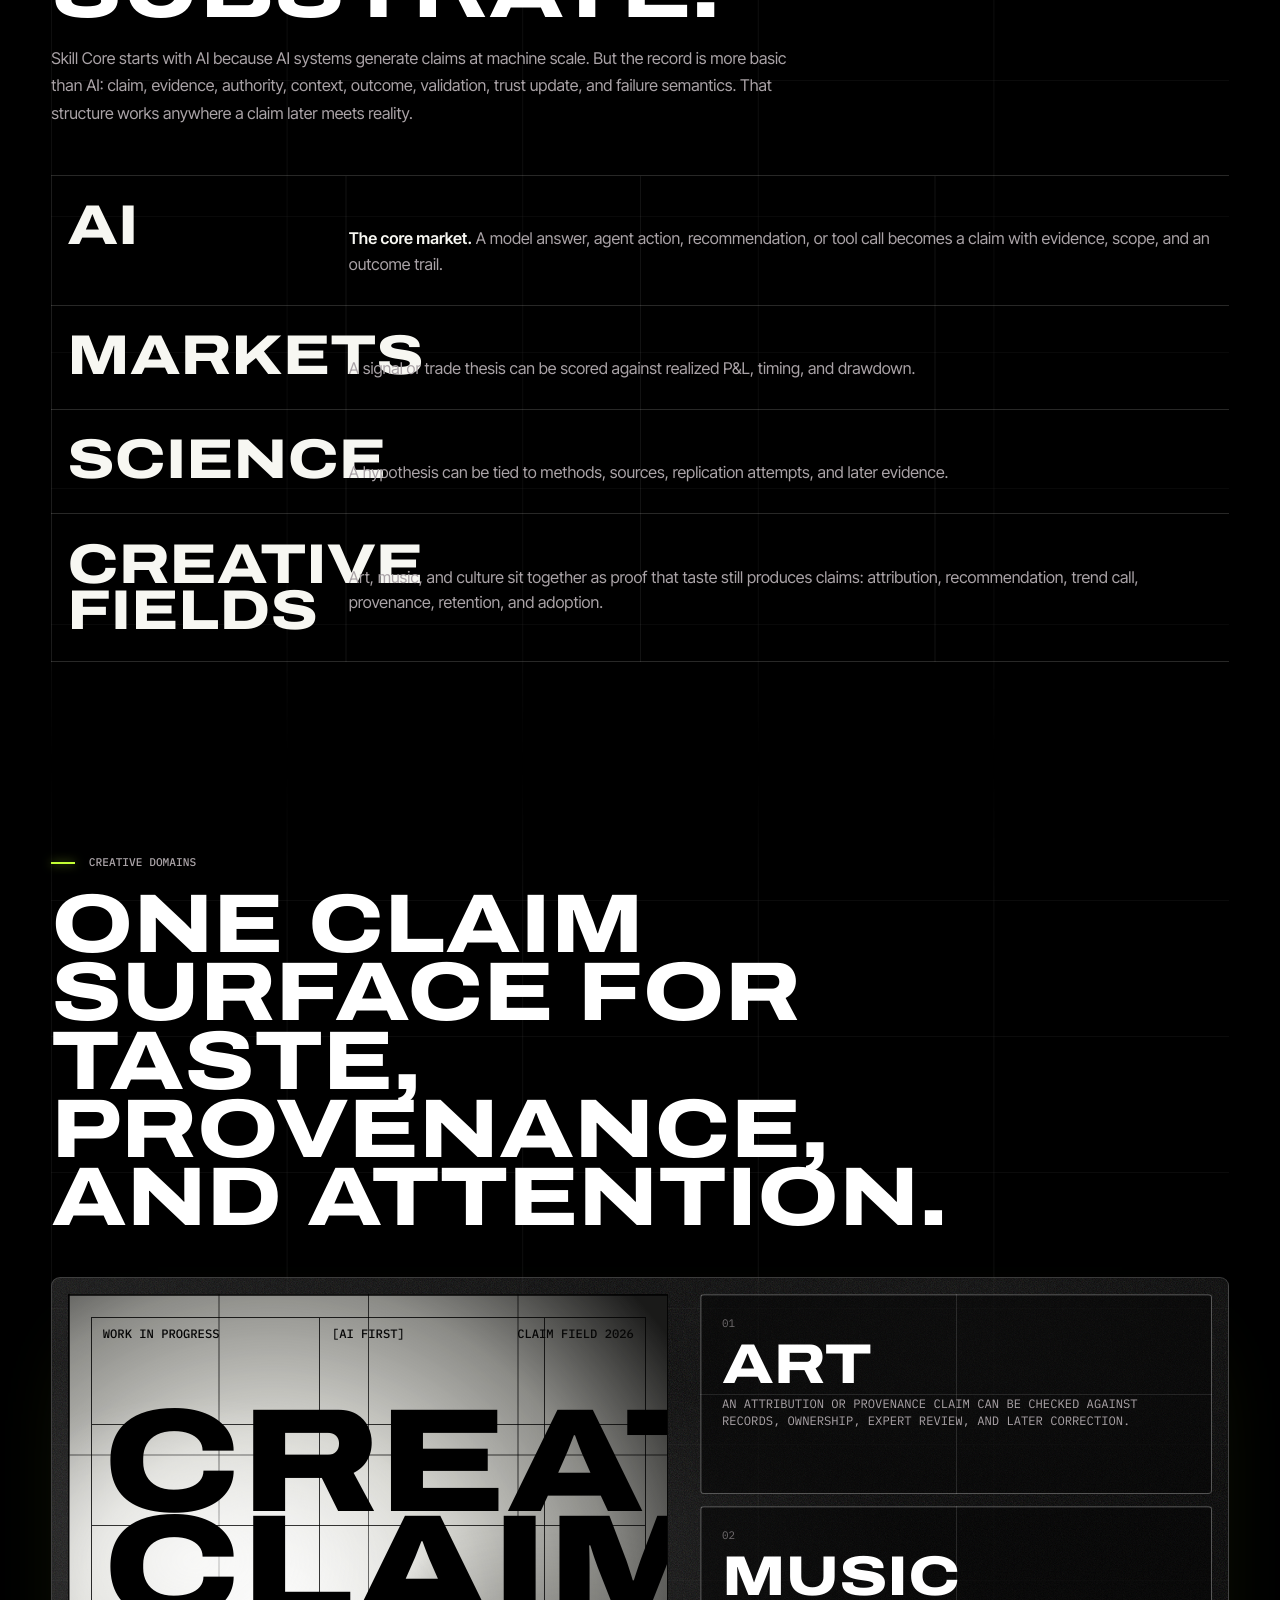
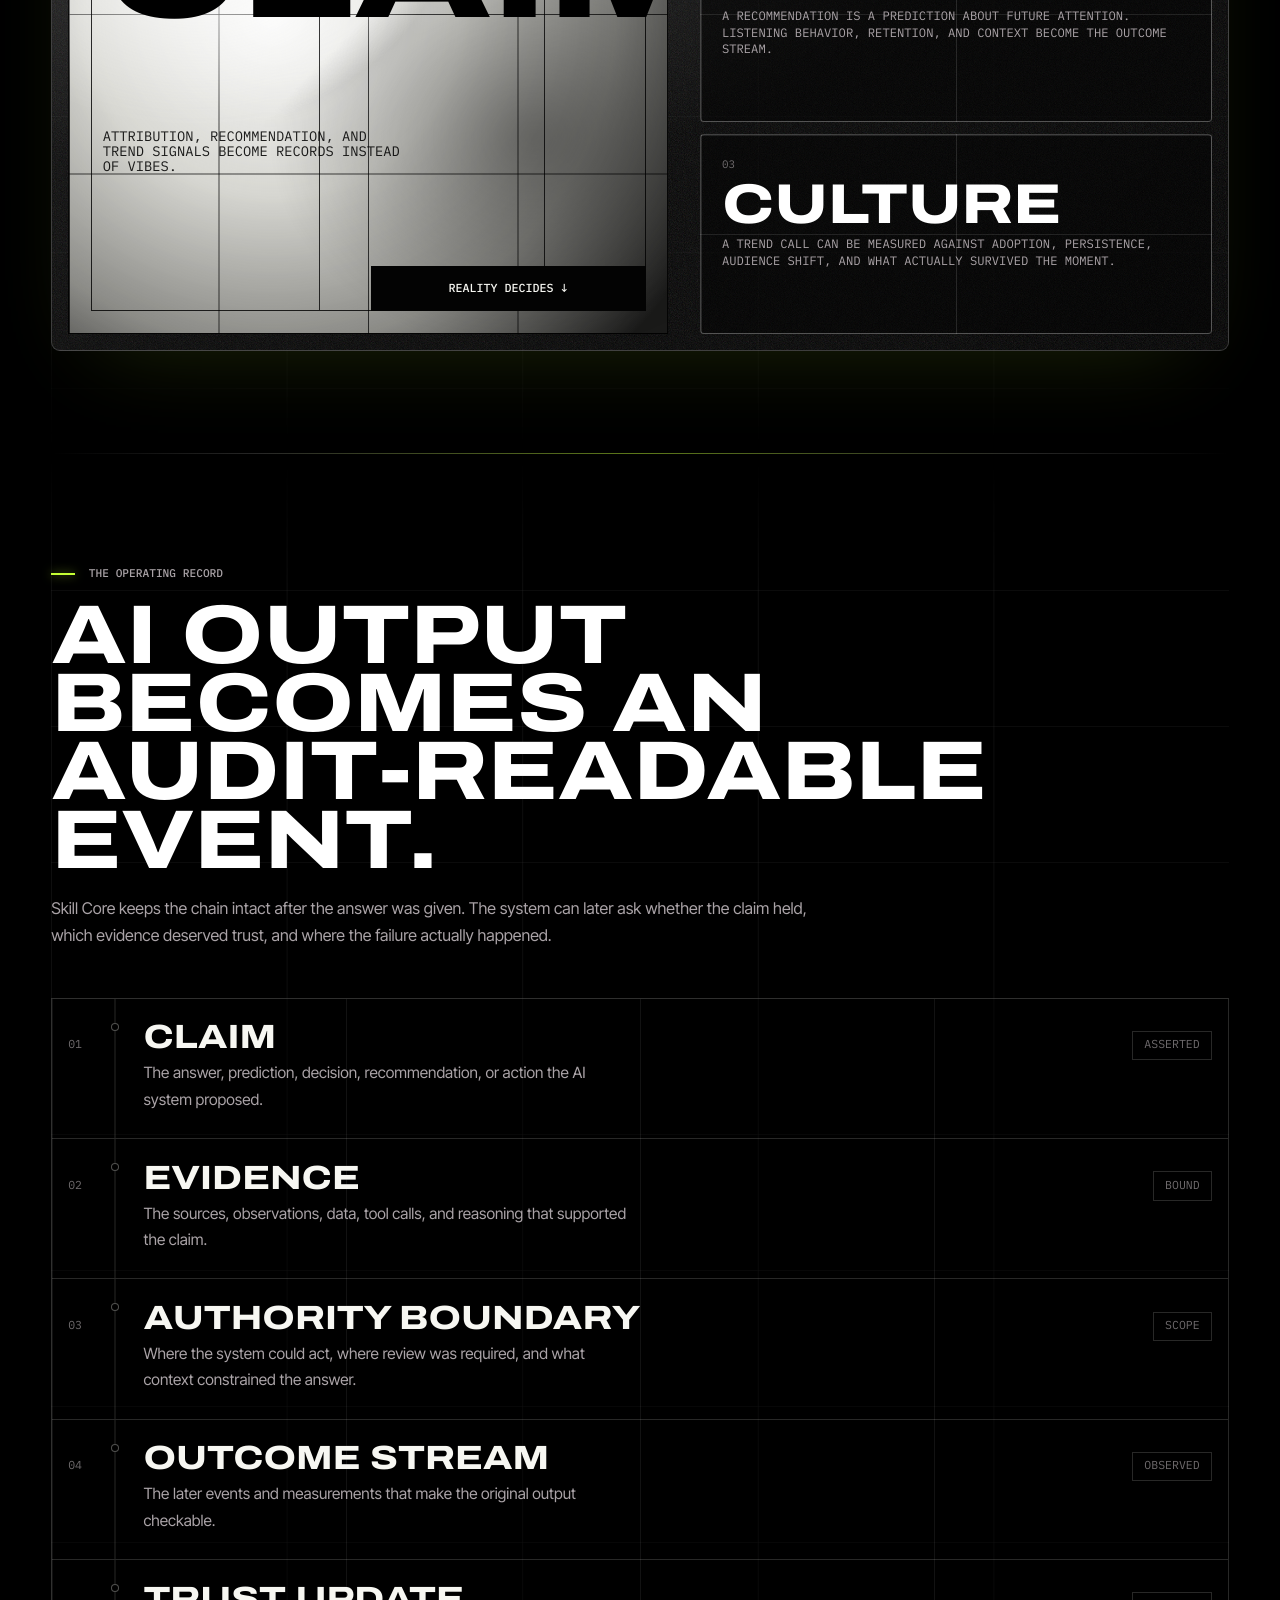
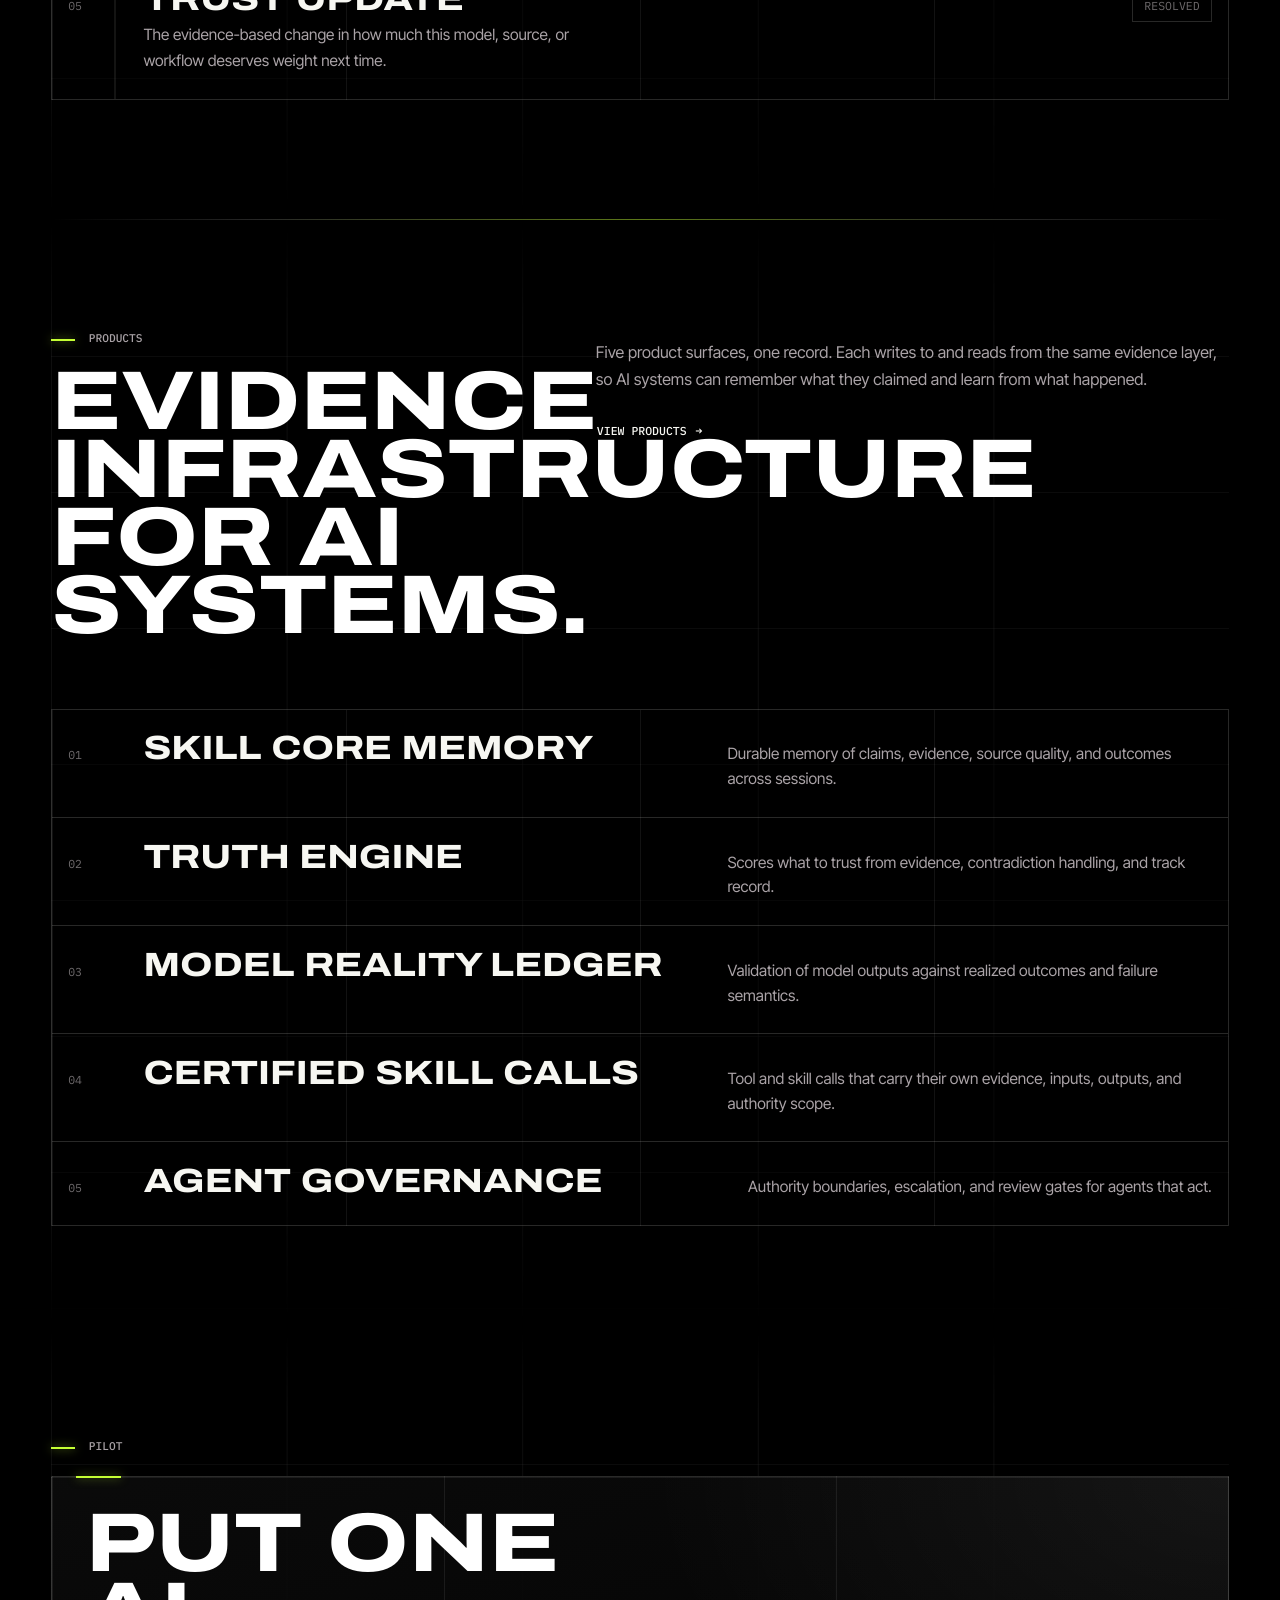
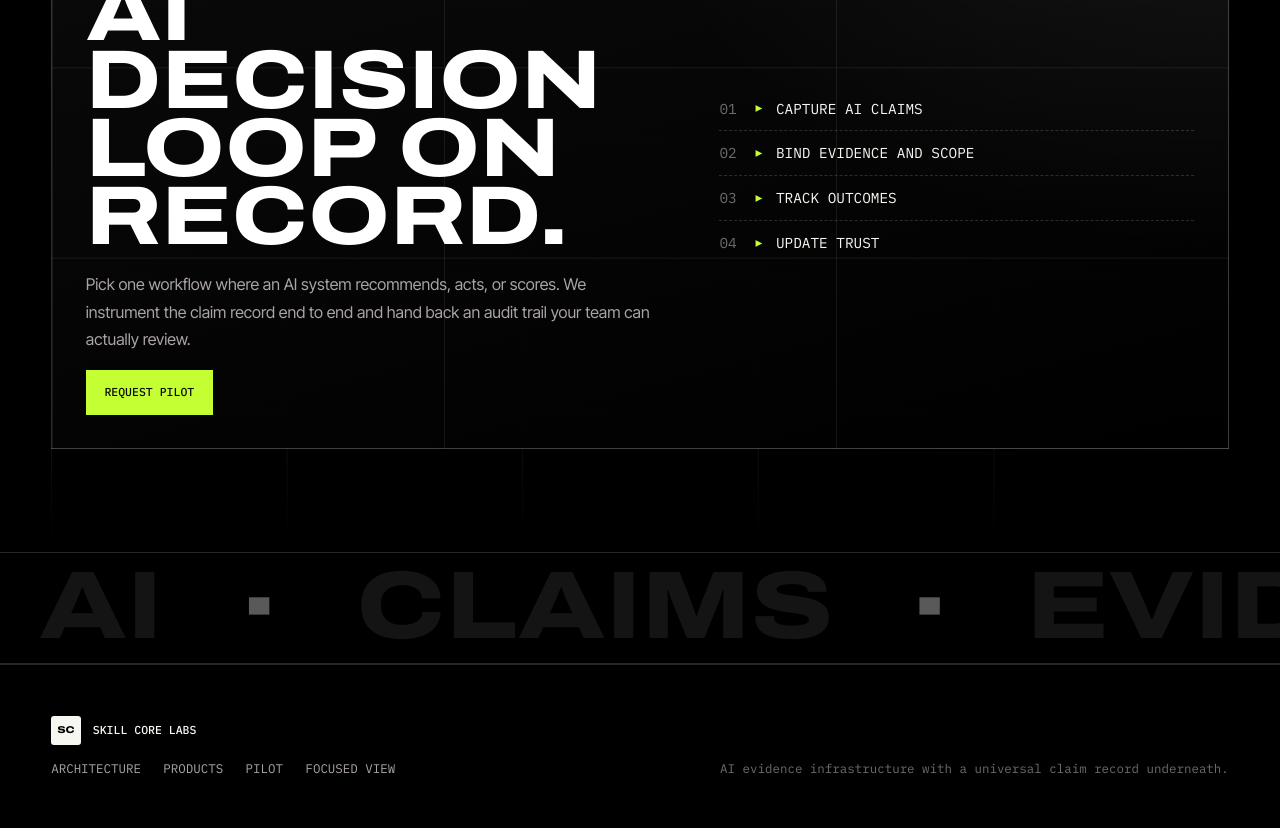
==== commit 77520b71: "Tune homepage wave poster" ====
--- a/deploy/live-site/index.html
+++ b/deploy/live-site/index.html
@@ -47,7 +47,7 @@
               <span>[AI FIRST]</span>
               <span>CLAIM FIELD 2026</span>
             </div>
-            <div class="poster-title">Skill<br>Core</div>
+            <div class="poster-title poster-title-labs">Skill<br>Core<span>Labs</span></div>
             <div class="poster-copy">Claim, evidence, authority, outcome, and trust update become records instead of vibes.</div>
             <div class="poster-stamp">Reality decides ↓</div>
           </div>
--- a/deploy/live-site/skillcore-v2.css
+++ b/deploy/live-site/skillcore-v2.css
@@ -93,6 +93,13 @@
   padding-inline: var(--pad);
 }
 
+main,
+.footer,
+footer {
+  position: relative;
+  z-index: 1;
+}
+
 .topbar {
   position: fixed;
   inset: 0 0 auto 0;
@@ -271,11 +278,13 @@
 .page-field {
   position: fixed;
   inset: 0;
-  z-index: -1;
+  z-index: 0;
   width: 100vw;
   height: 100vh;
-  opacity: 0.9;
+  opacity: 0.72;
   pointer-events: none;
+  mix-blend-mode: screen;
+  filter: grayscale(1) contrast(1.2);
 }
 
 .hud {
@@ -457,6 +466,19 @@
   isolation: isolate;
   overflow: hidden;
 }
+
+.claim-poster {
+  border-color: rgba(247,247,242,0.2);
+  background:
+    linear-gradient(90deg, rgba(247,247,242,0.22) 0 1px, transparent 1px) 0 0 / 25% 100%,
+    linear-gradient(180deg, rgba(247,247,242,0.18) 0 1px, transparent 1px) 0 0 / 100% 25%,
+    radial-gradient(82% 74% at 34% 50%, rgba(247,247,242,0.4), rgba(170,170,164,0.18) 38%, rgba(42,42,40,0.1) 70%, rgba(0,0,0,0.22)),
+    rgba(247,247,242,0.06);
+  color: var(--paper-hot);
+  backdrop-filter: blur(1px);
+  -webkit-backdrop-filter: blur(1px);
+}
+
 .claim-poster::before,
 .proof-poster::before {
   content: "";
@@ -468,6 +490,13 @@
     radial-gradient(56% 34% at 26% 43%, rgba(255,255,255,0.92), transparent 62%),
     radial-gradient(55% 42% at 73% 66%, rgba(0,0,0,0.54), transparent 66%);
   filter: blur(10px) contrast(180%);
+}
+
+.claim-poster::before {
+  opacity: 0.18;
+  background:
+    radial-gradient(56% 34% at 26% 43%, rgba(255,255,255,0.22), transparent 62%),
+    radial-gradient(55% 42% at 73% 66%, rgba(0,0,0,0.28), transparent 66%);
 }
 
 .poster-grid {
@@ -496,6 +525,11 @@
   text-transform: uppercase;
 }
 .poster-top span:last-child { justify-self: end; }
+
+.claim-poster .poster-grid { border-color: rgba(247,247,242,0.38); }
+.claim-poster .poster-grid span { background: rgba(247,247,242,0.28); }
+.claim-poster .poster-top,
+.claim-poster .poster-copy { color: rgba(247,247,242,0.86); }
 
 .poster-title {
   position: relative;
@@ -512,6 +546,20 @@
   white-space: nowrap;
 }
 .claim-poster .poster-title { transform: translateX(0.4rem); }
+.claim-poster .poster-title,
+.claim-poster .poster-title span {
+  color: var(--paper-hot);
+}
+
+.poster-title span {
+  display: block;
+  margin-top: 0.06em;
+}
+
+.poster-title-labs {
+  font-size: 8.1rem;
+  line-height: 0.68;
+}
 
 .poster-copy {
   position: relative;
@@ -970,6 +1018,7 @@
   .claim-cards { grid-template-columns: repeat(3, minmax(0, 1fr)); }
   .claim-card { min-height: 13rem; }
   .claim-card h2 { font-size: 3.2rem; }
+  .poster-title-labs { font-size: 7.2rem; }
 }
 
 @media (max-width: 860px) {
@@ -1000,6 +1049,7 @@
   .poster-top { grid-template-columns: 1fr; gap: 0.35rem; }
   .poster-top span:last-child { justify-self: start; }
   .poster-title { white-space: normal; }
+  .poster-title-labs { font-size: 5.4rem; }
   .rec { grid-template-columns: 2.4rem 1fr; }
   .rec .tag { grid-column: 2; justify-self: start; margin-top: 0.7rem; margin-left: 1.6rem; }
   .rec::before,
@@ -1021,6 +1071,7 @@
   .proof-poster { min-height: 29rem; padding: 1rem; }
   .poster-grid { inset: 0.8rem; }
   .poster-title { font-size: 4.7rem; }
+  .poster-title-labs { font-size: 4.1rem; }
   .poster-stamp { left: 1rem; right: 1rem; min-width: 0; }
   .hword { font-size: 4.9rem; }
   h1 { font-size: 3.7rem; }
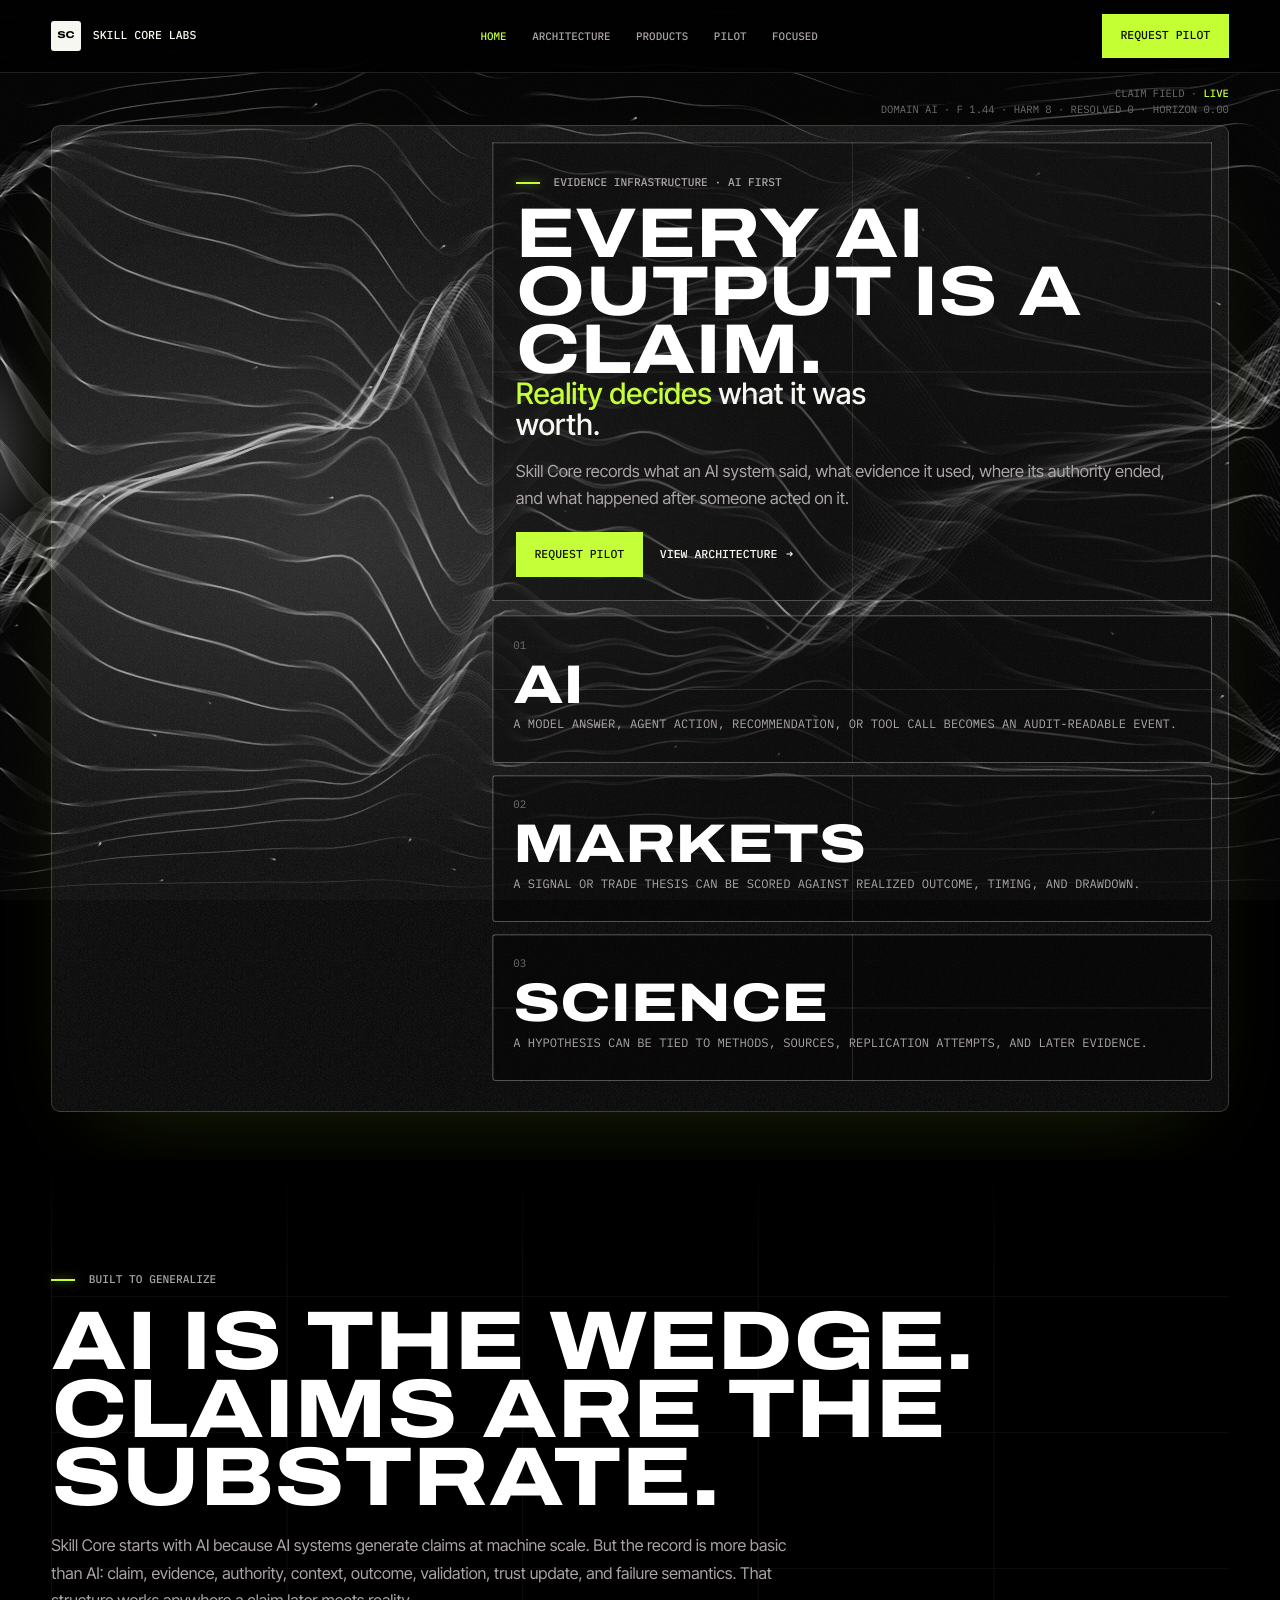
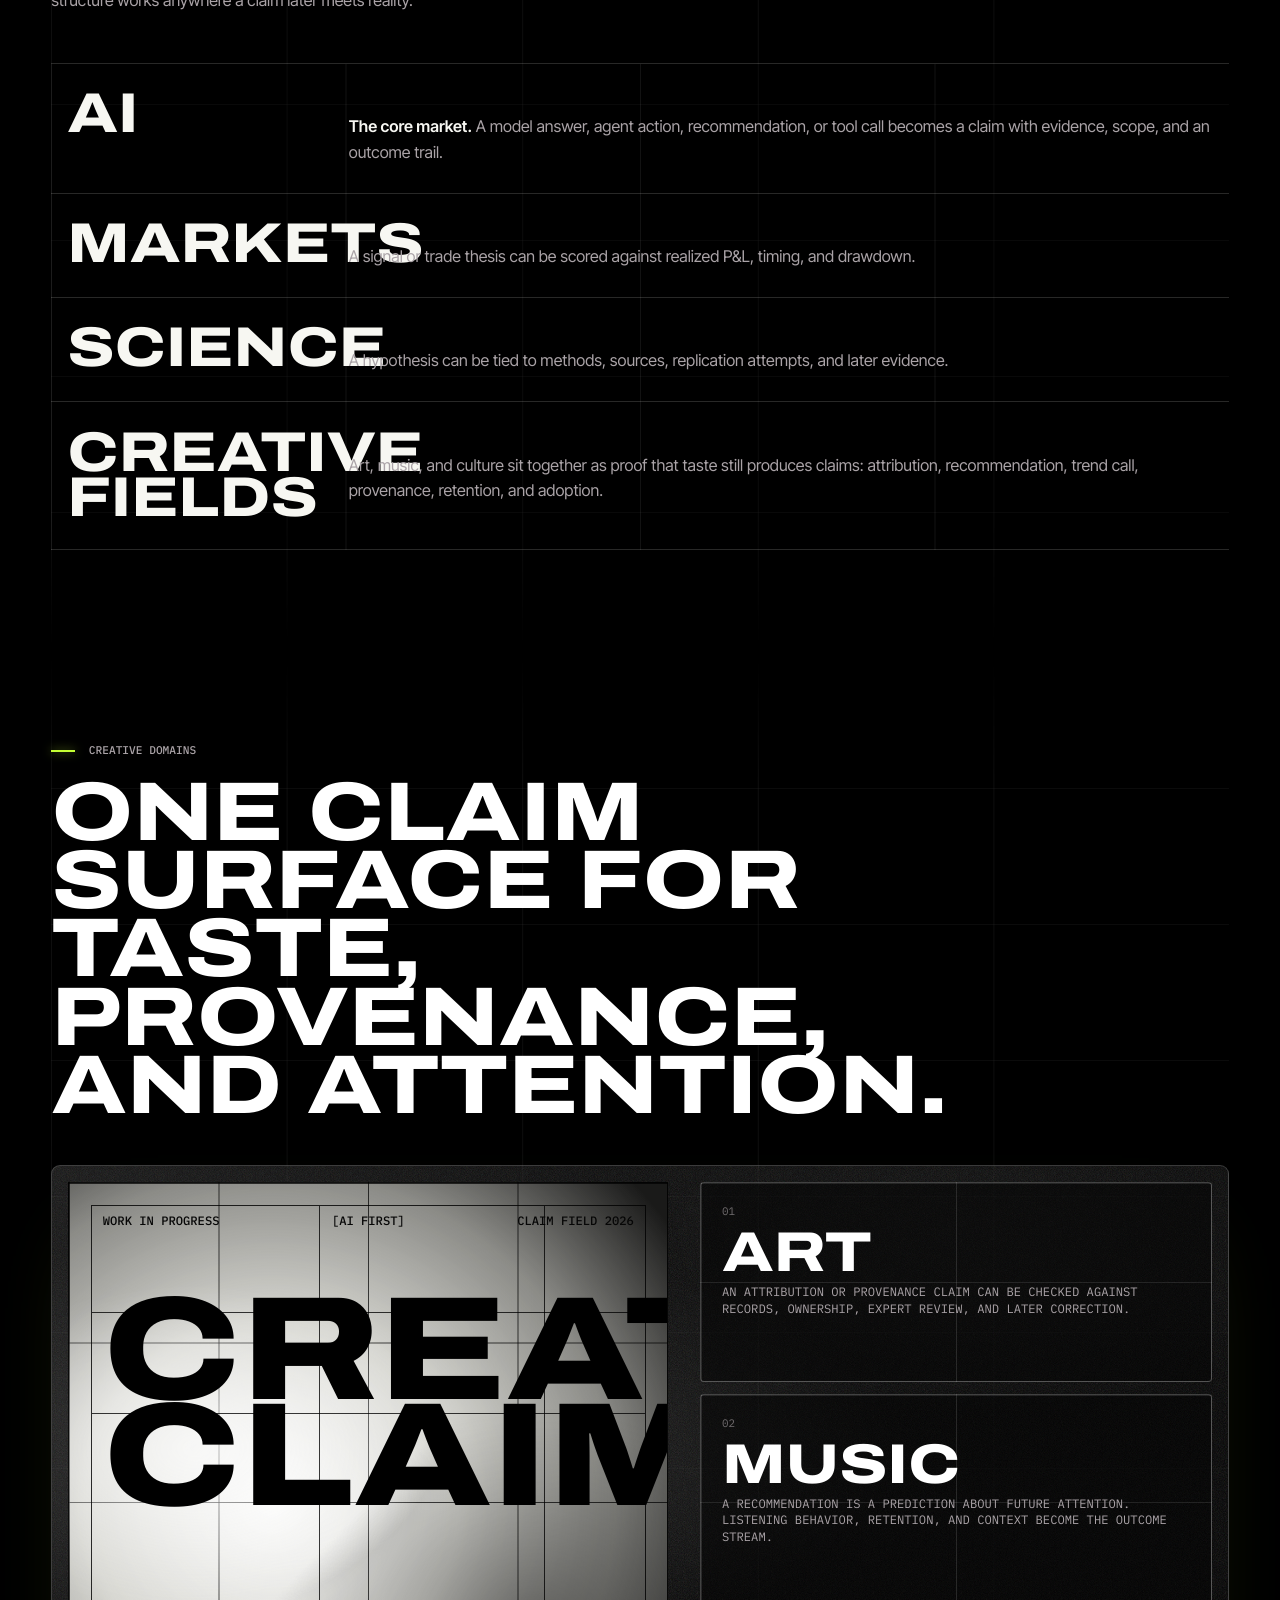
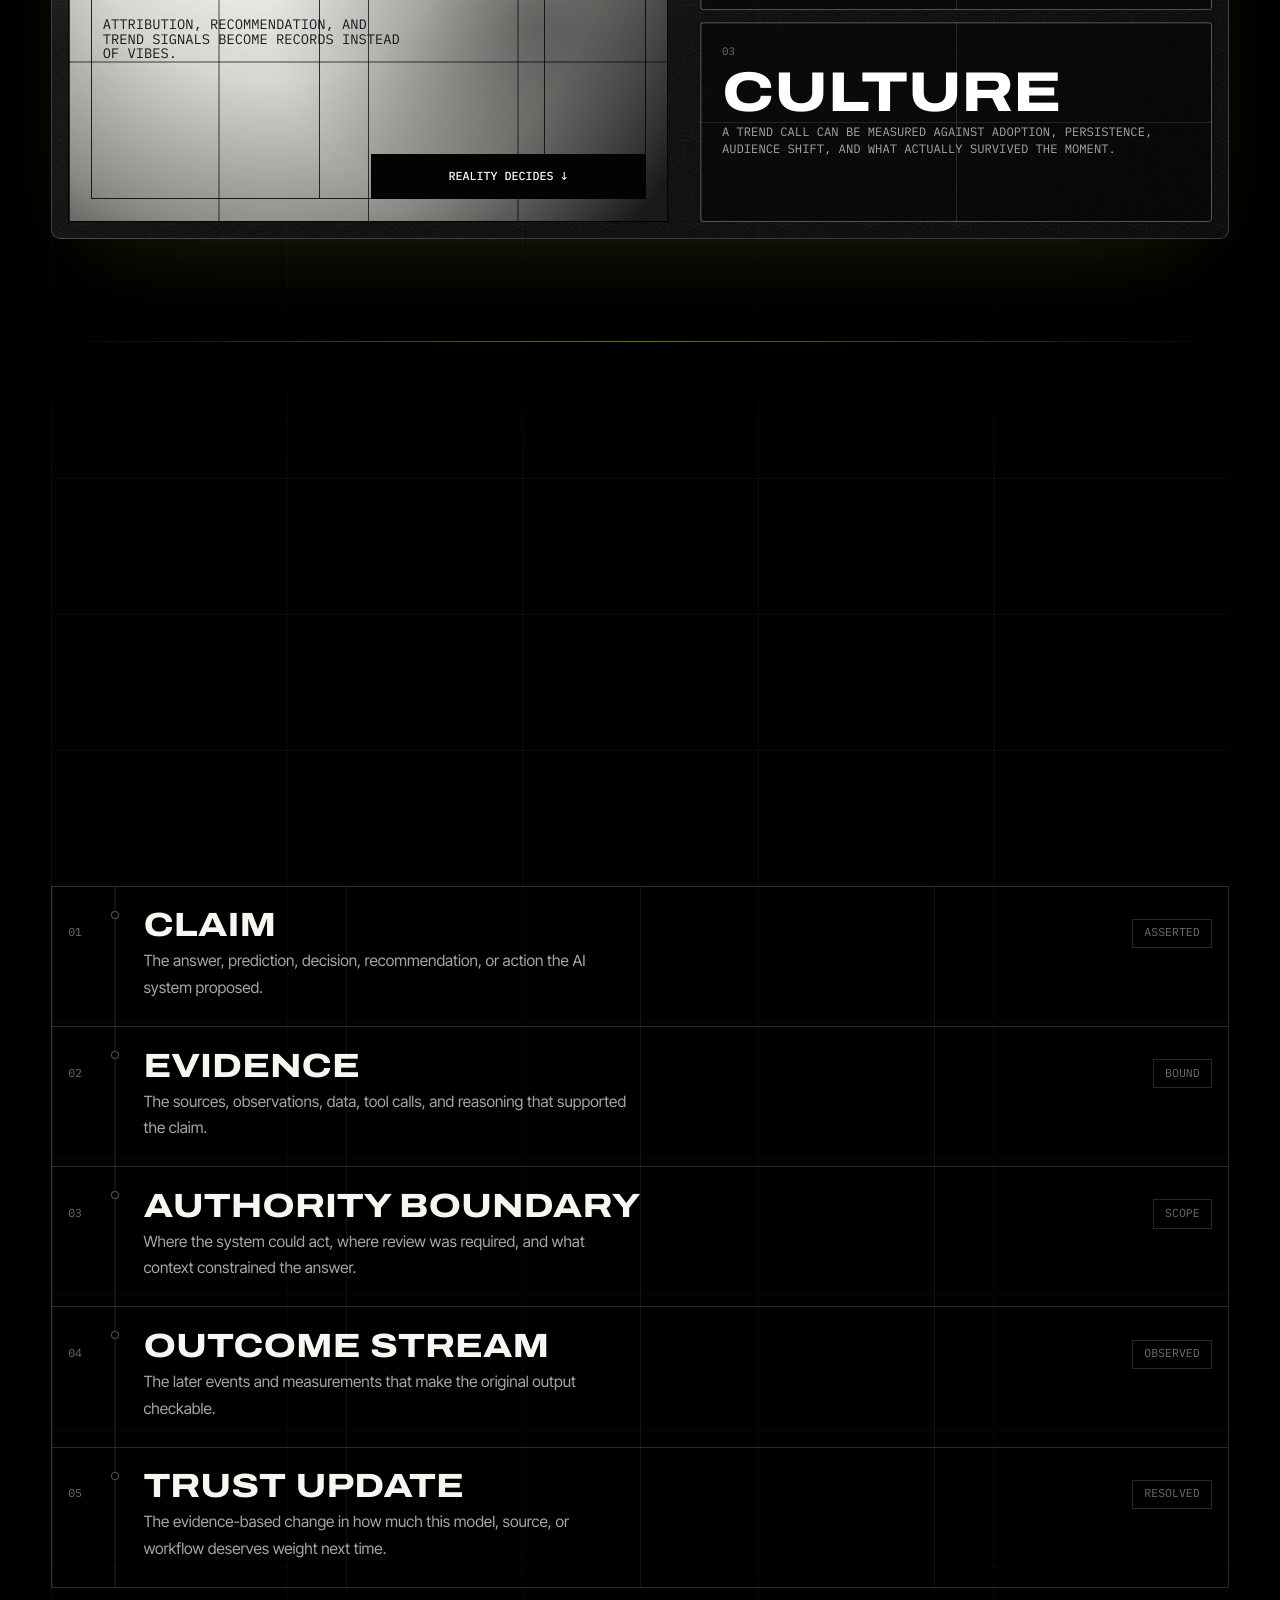
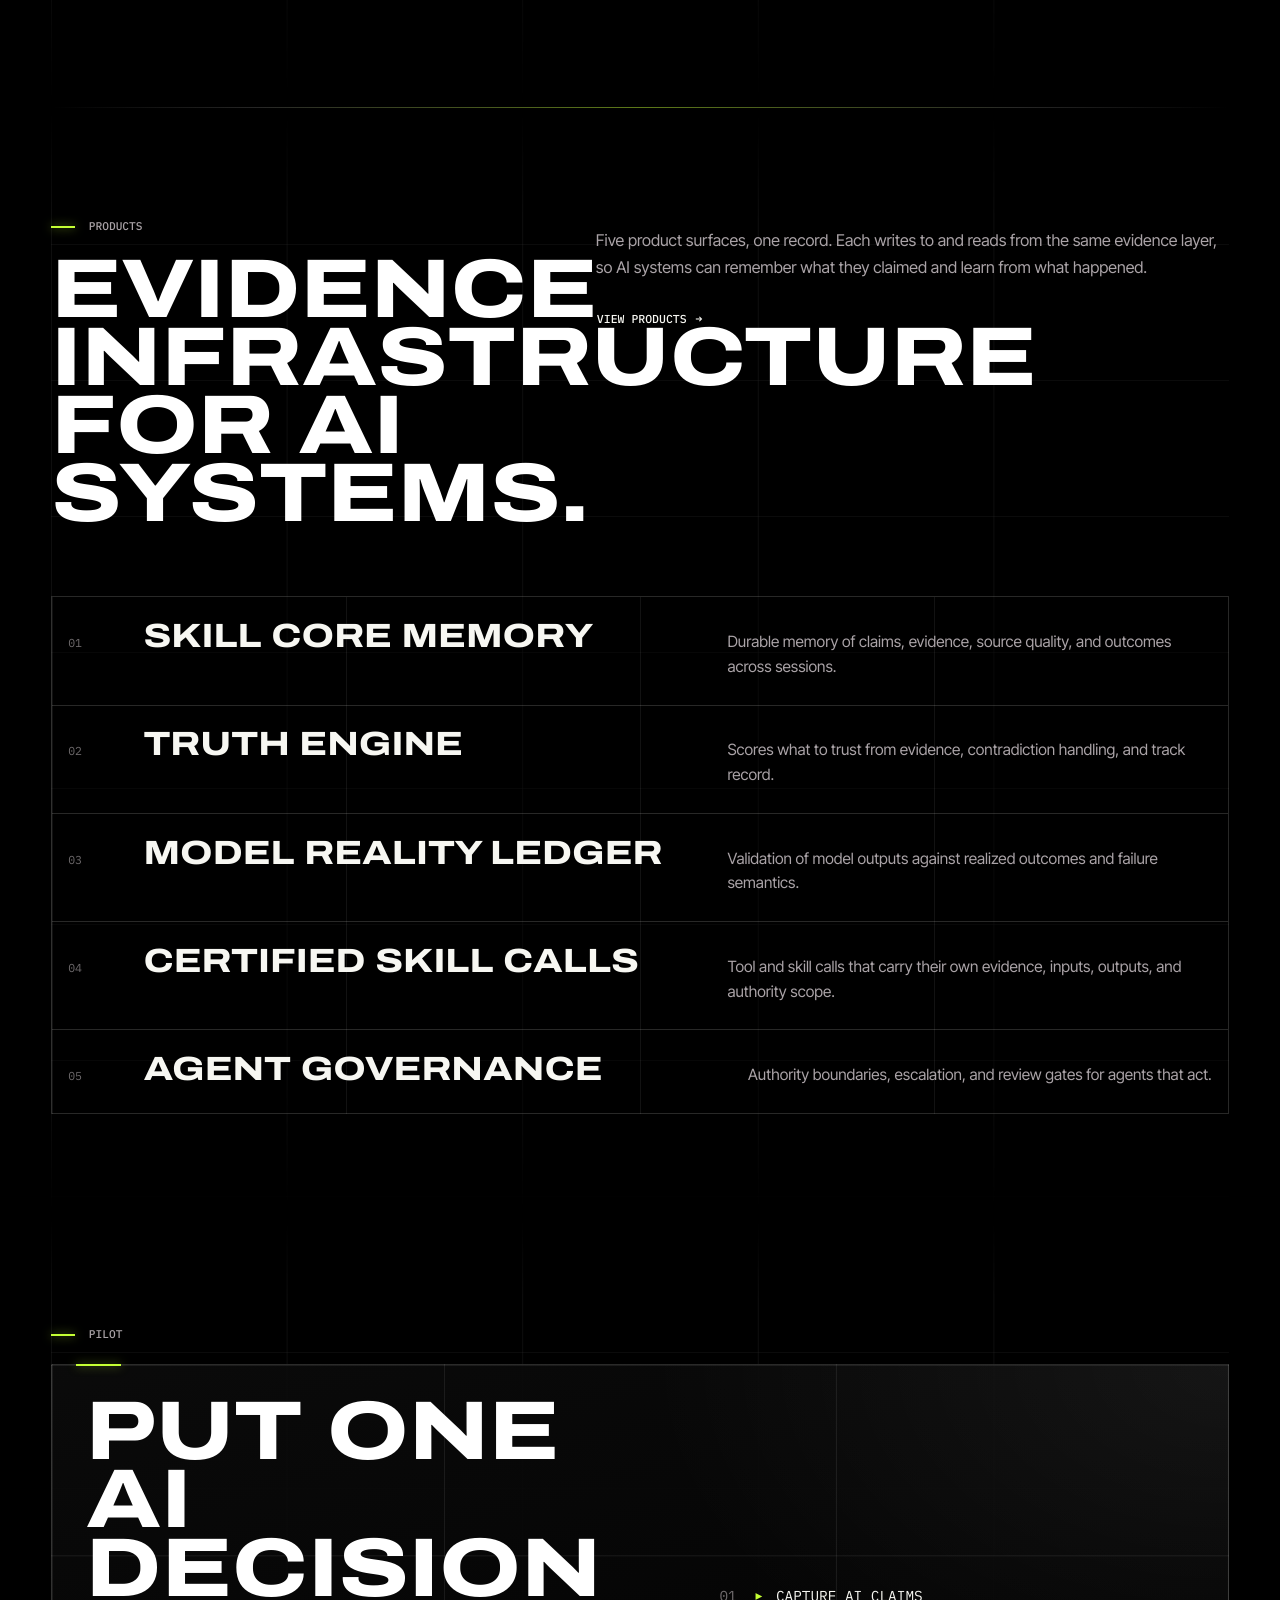
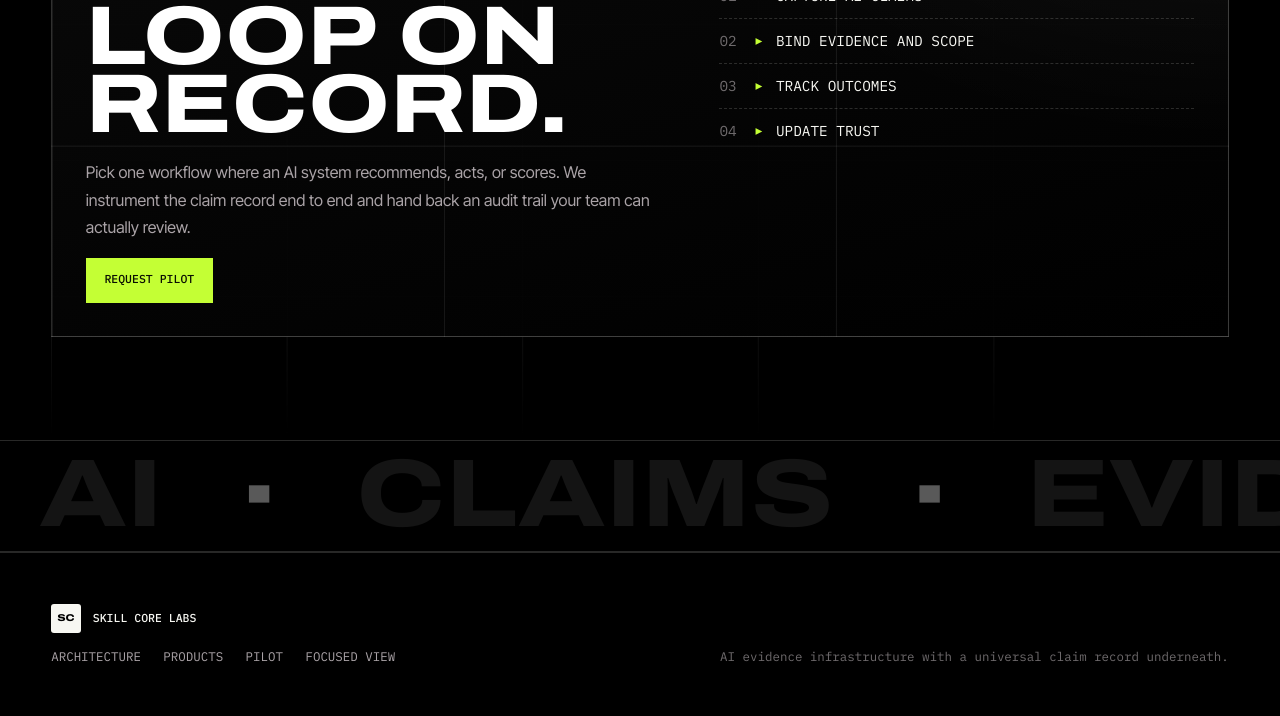
==== commit 21e760b2: "Remove homepage Skill Core Labs card" ====
--- a/deploy/live-site/index.html
+++ b/deploy/live-site/index.html
@@ -39,19 +39,7 @@
         <div id="hud-line">DOMAIN AI · f 1.60 · HARM 6 · RESOLVED 0 · HORIZON 0.00</div>
       </div>
       <div class="hero-grid">
-        <div class="claim-board intro d2" aria-label="Skill Core claim field overview">
-          <div class="claim-poster" aria-hidden="true">
-            <div class="poster-grid"><span></span><span></span><span></span><span></span></div>
-            <div class="poster-top">
-              <span>WORK IN PROGRESS</span>
-              <span>[AI FIRST]</span>
-              <span>CLAIM FIELD 2026</span>
-            </div>
-            <div class="poster-title poster-title-labs">Skill<br>Core<span>Labs</span></div>
-            <div class="poster-copy">Claim, evidence, authority, outcome, and trust update become records instead of vibes.</div>
-            <div class="poster-stamp">Reality decides ↓</div>
-          </div>
-
+        <div class="claim-board claim-board-solo intro d2" aria-label="Skill Core claim field overview">
           <div class="claim-stack">
             <div class="claim-intro">
               <p class="eyebrow intro d1">Evidence infrastructure · AI first</p>
--- a/deploy/live-site/skillcore-v2.css
+++ b/deploy/live-site/skillcore-v2.css
@@ -423,6 +423,20 @@
     rgba(8,8,8,0.28);
   box-shadow: 0 36px 90px -48px rgba(var(--accent-rgb),0.18), 0 32px 80px -40px rgba(0,0,0,0.85);
   overflow: hidden;
+}
+
+.claim-board-solo {
+  grid-template-columns: minmax(0, 45rem);
+  justify-content: end;
+  max-width: 100%;
+  margin-left: auto;
+  background:
+    linear-gradient(135deg, rgba(255,255,255,0.045), rgba(255,255,255,0.01) 42%, rgba(0,0,0,0.16)),
+    rgba(8,8,8,0.08);
+}
+
+.claim-board-solo::before {
+  opacity: 0.12;
 }
 .claim-board::before,
 .proof-board::before {
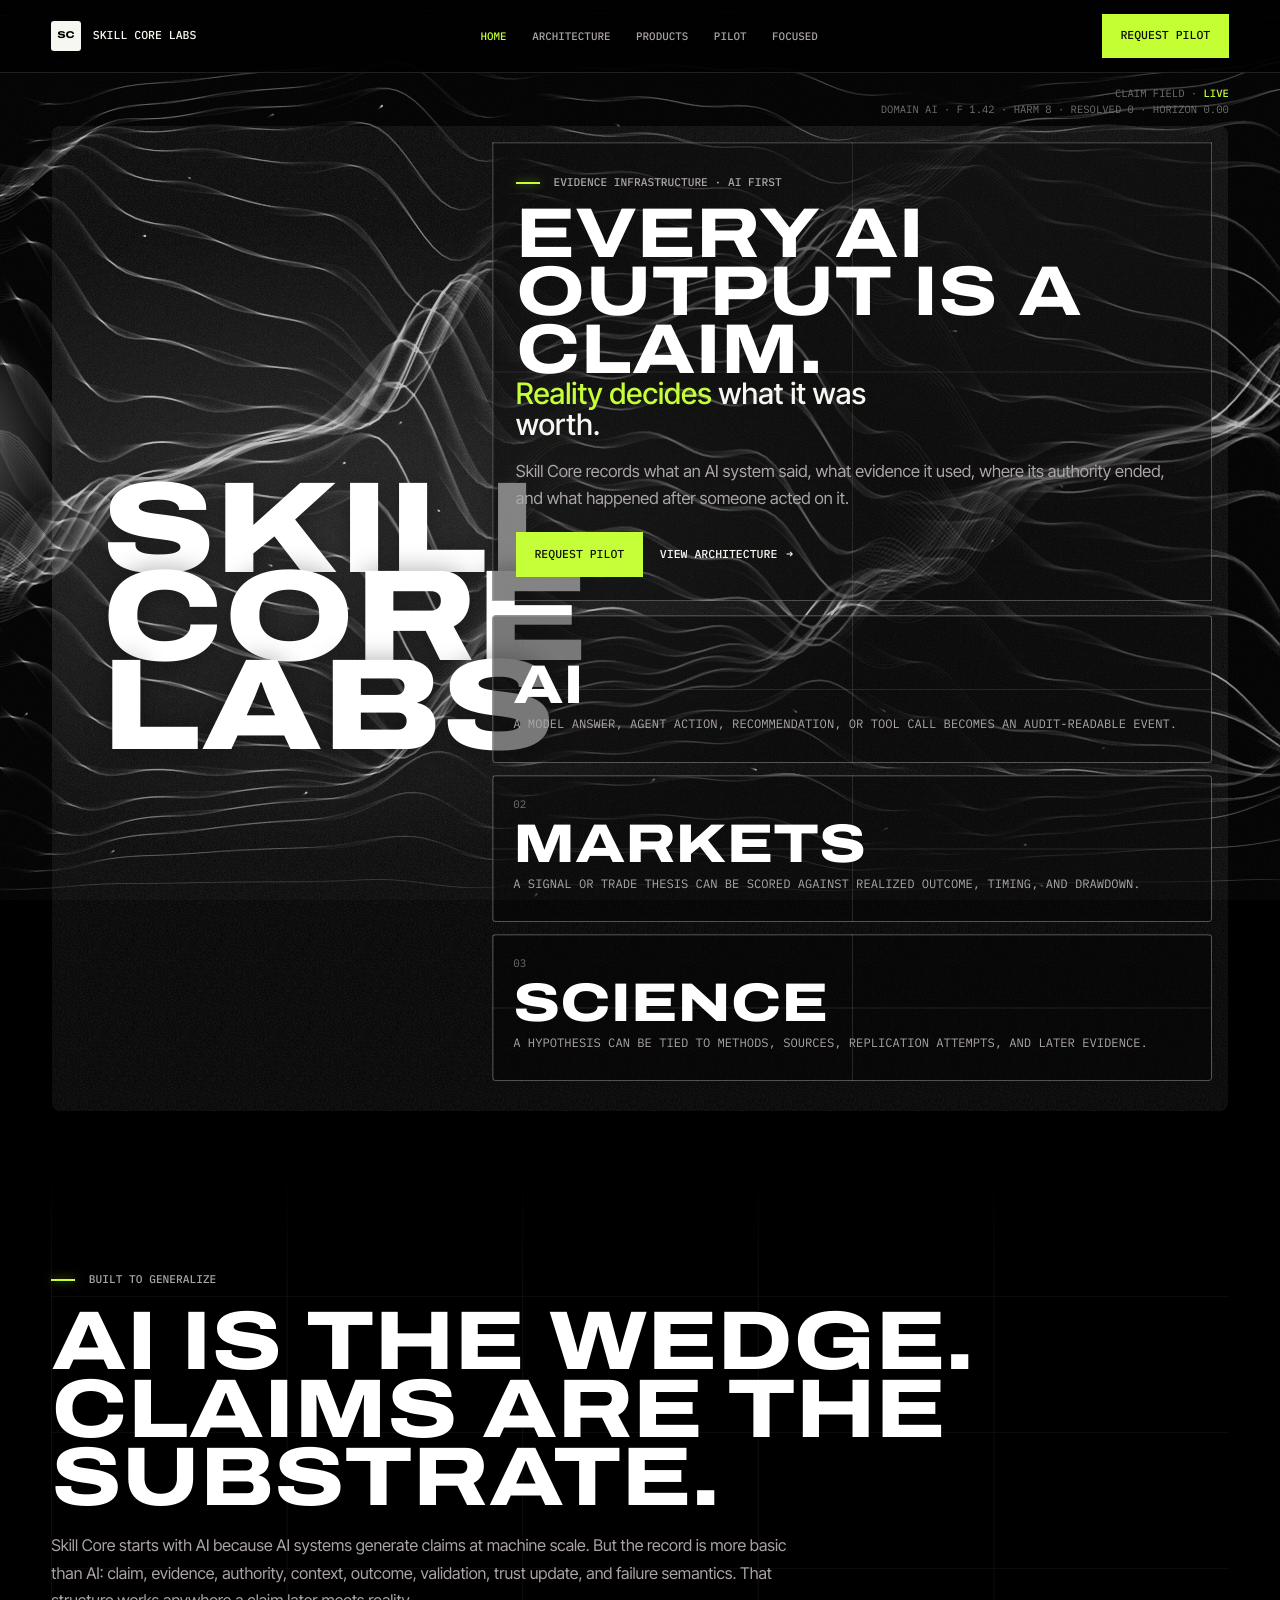
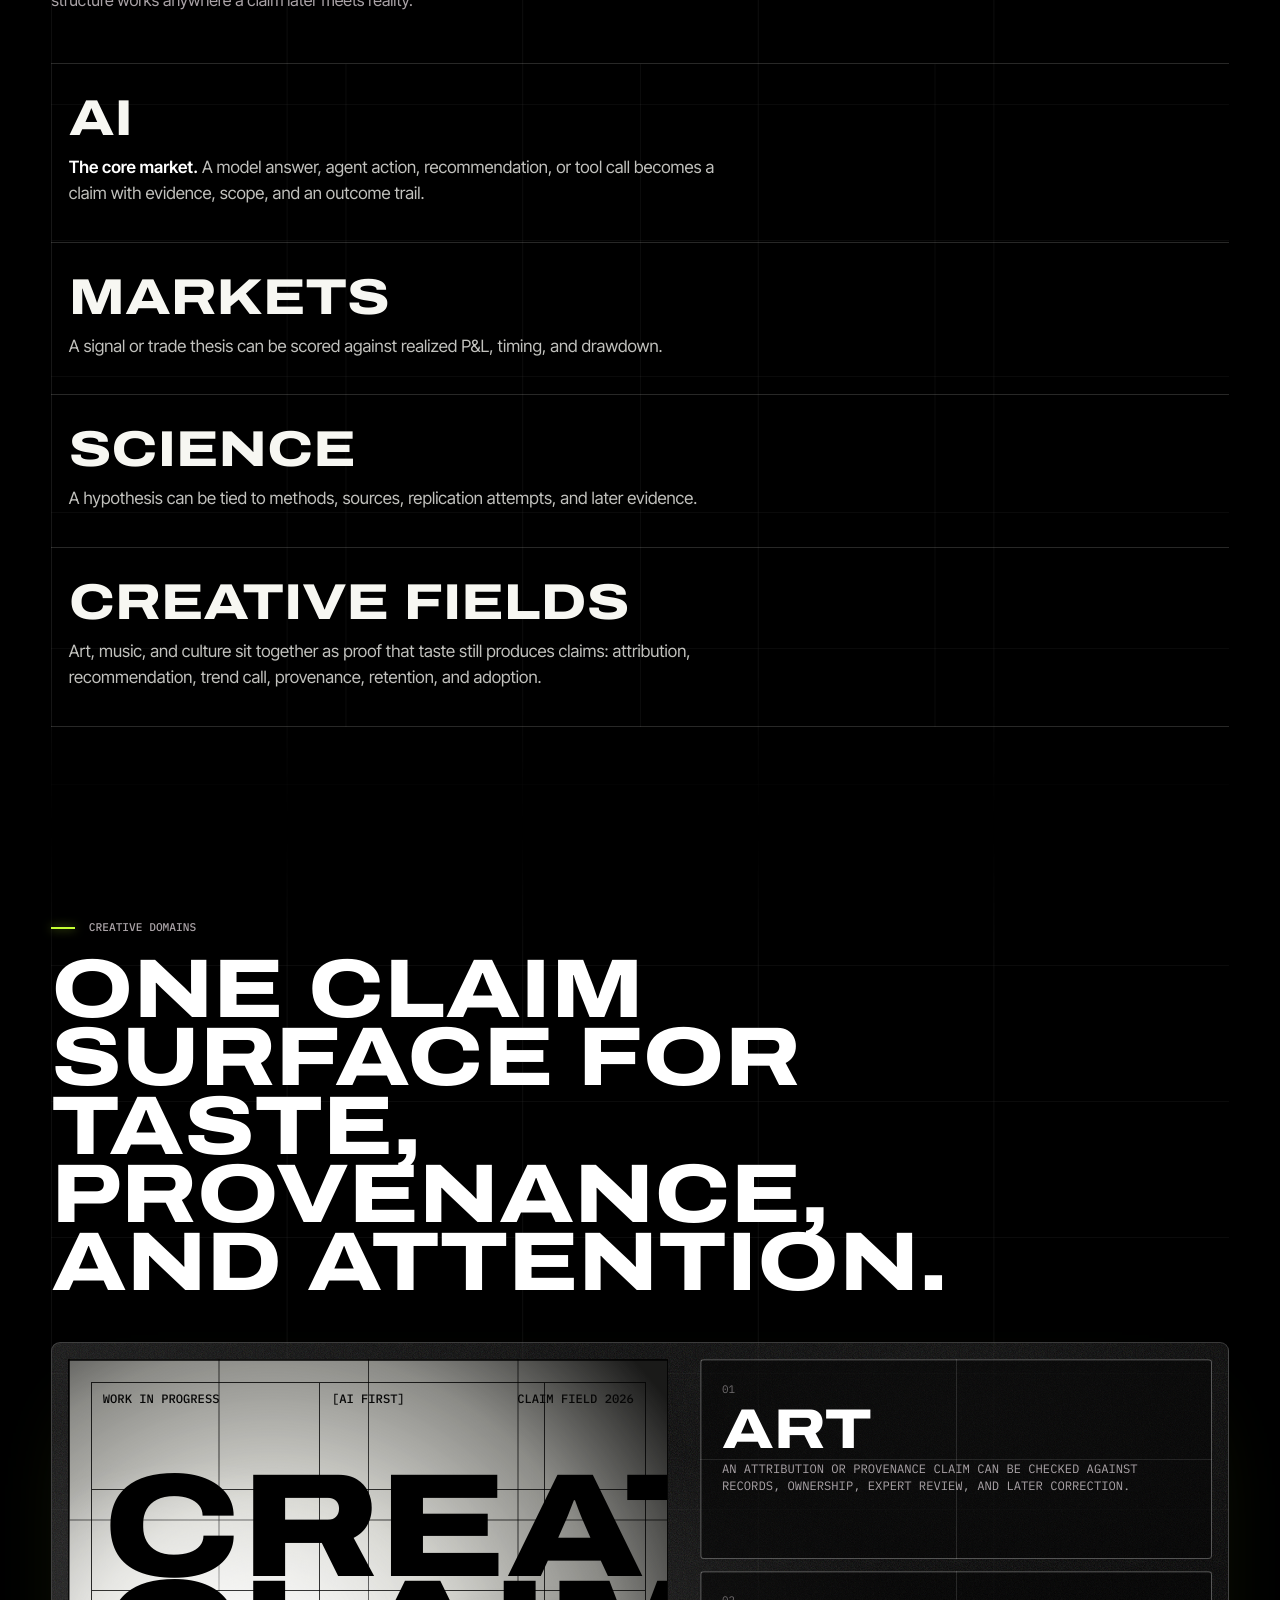
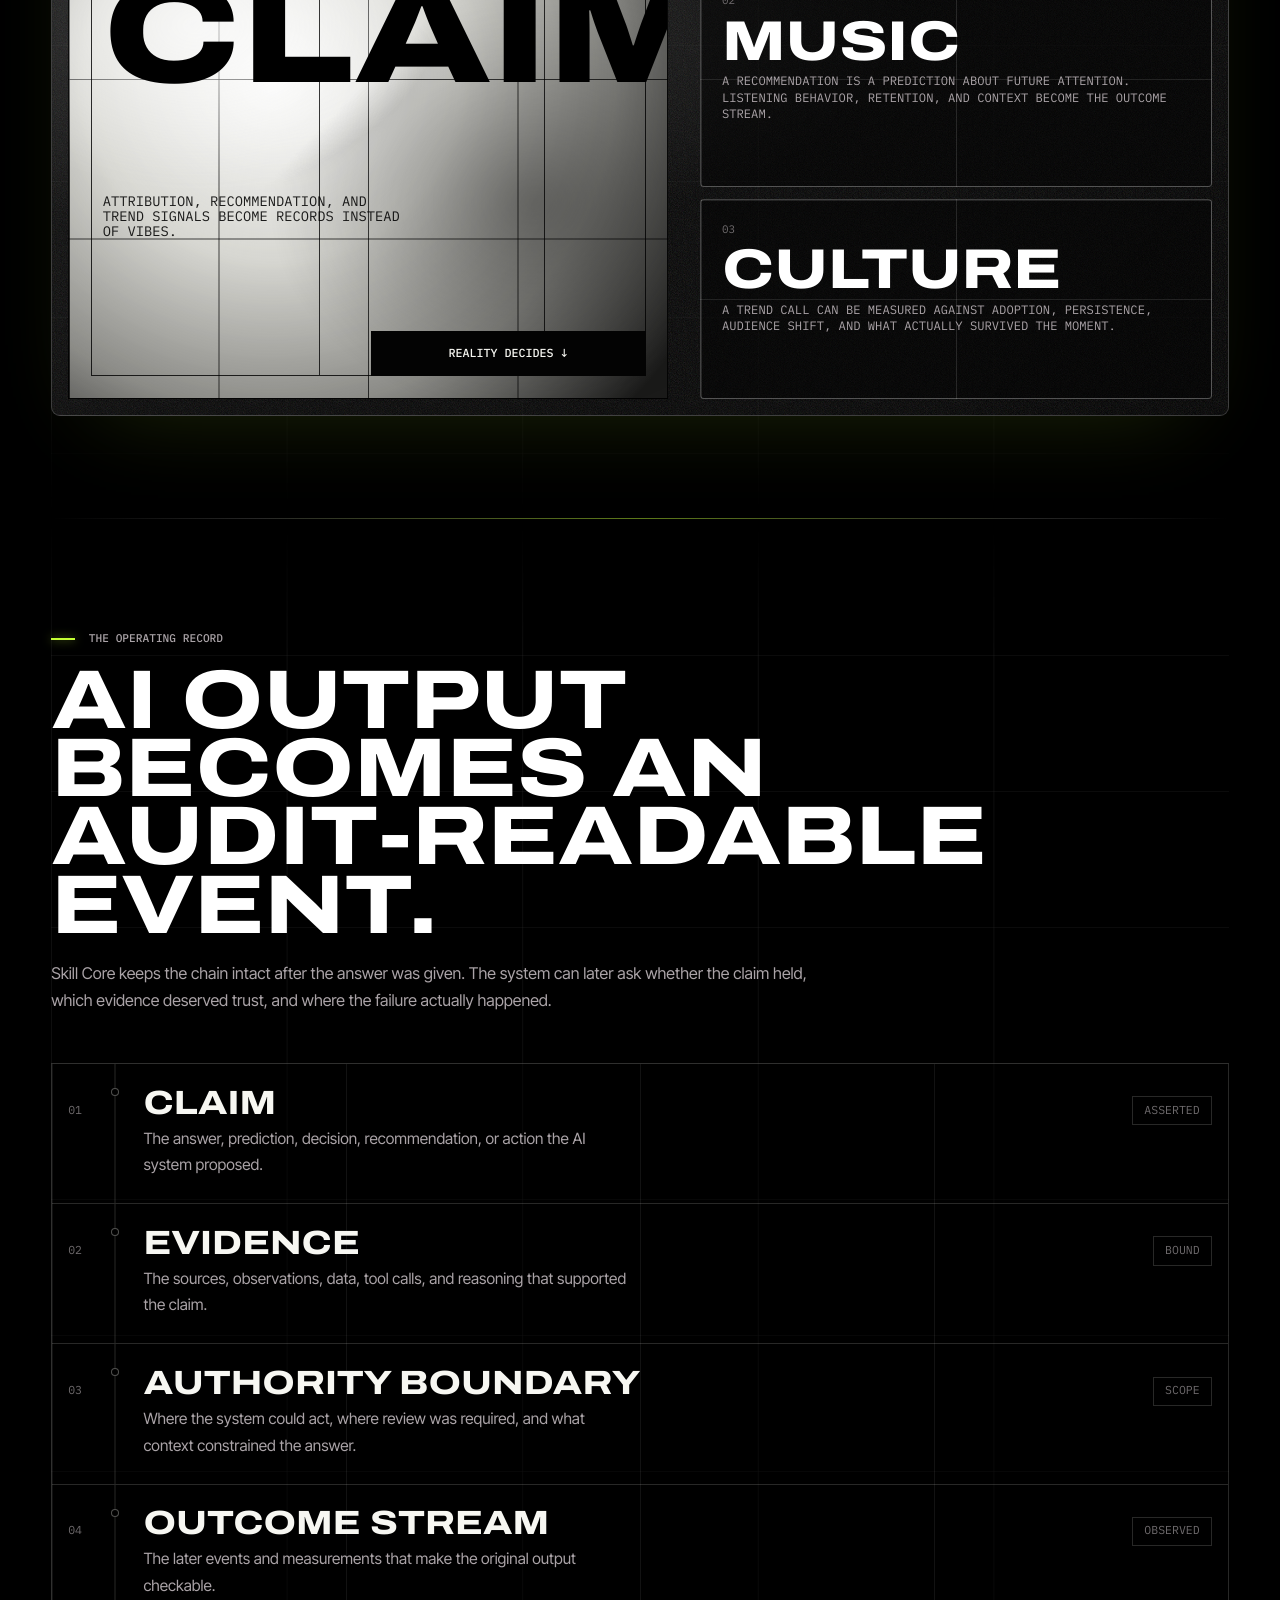
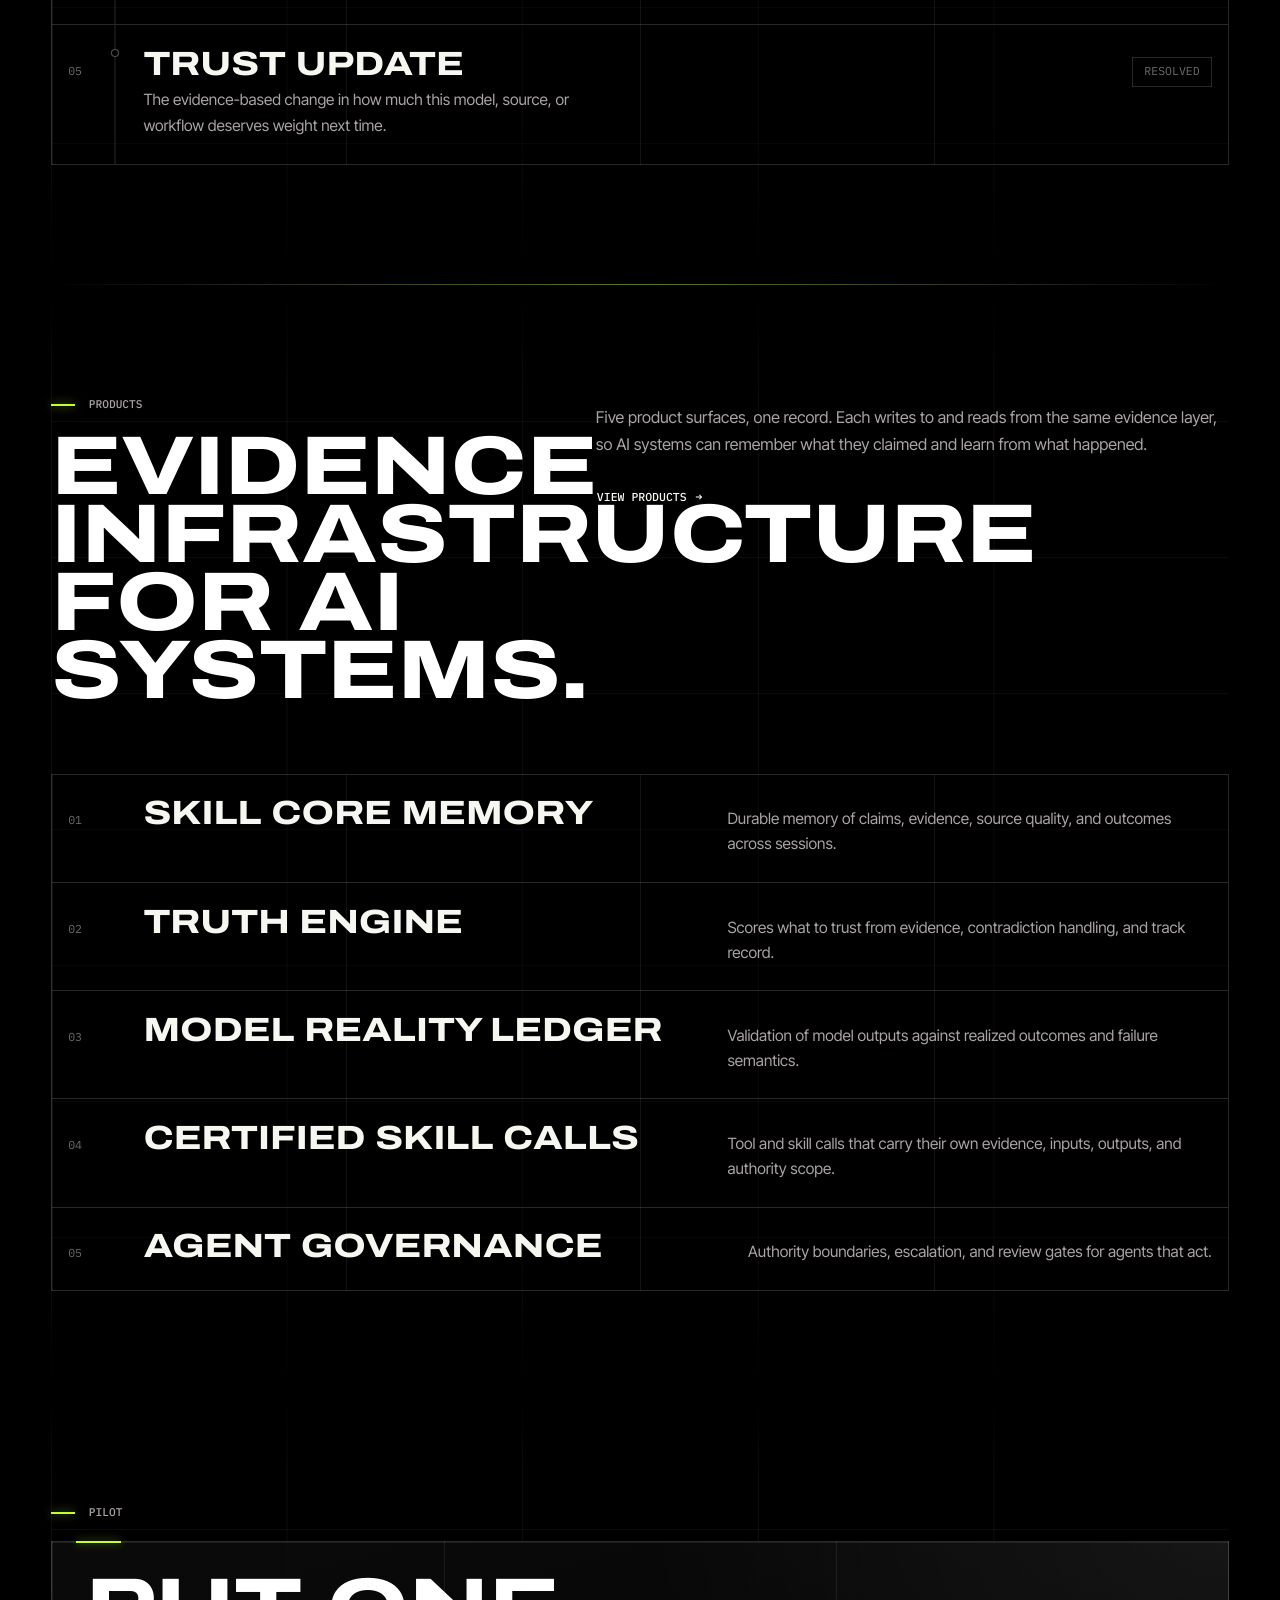
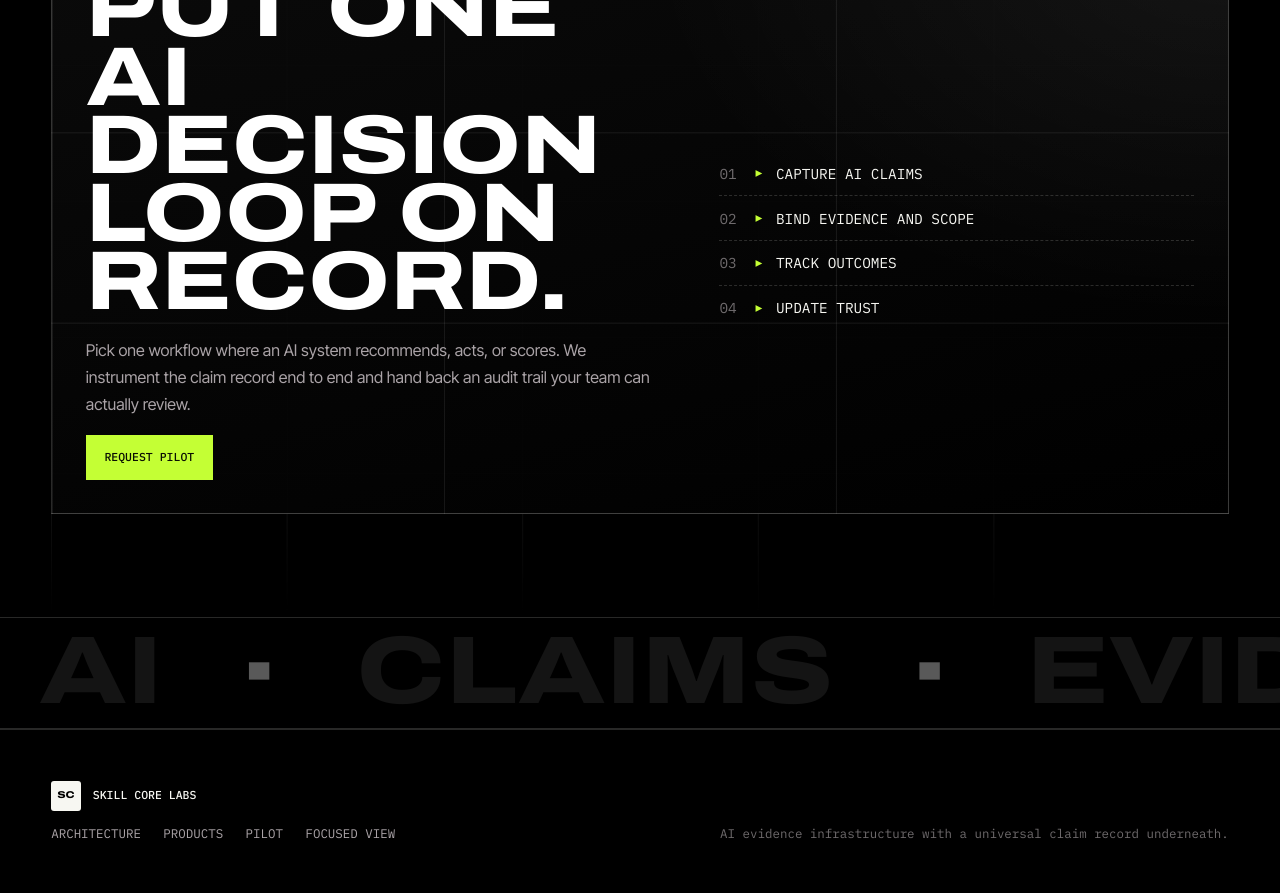
==== commit c762029d: "Restore homepage Skill Core Labs wordmark" ====
--- a/deploy/live-site/index.html
+++ b/deploy/live-site/index.html
@@ -39,7 +39,12 @@
         <div id="hud-line">DOMAIN AI · f 1.60 · HARM 6 · RESOLVED 0 · HORIZON 0.00</div>
       </div>
       <div class="hero-grid">
-        <div class="claim-board claim-board-solo intro d2" aria-label="Skill Core claim field overview">
+        <div class="claim-board claim-board-open intro d2" aria-label="Skill Core claim field overview">
+          <div class="claim-wordmark" aria-hidden="true">
+            <span>Skill</span>
+            <span>Core</span>
+            <span>Labs</span>
+          </div>
           <div class="claim-stack">
             <div class="claim-intro">
               <p class="eyebrow intro d1">Evidence infrastructure · AI first</p>
--- a/deploy/live-site/skillcore-v2.css
+++ b/deploy/live-site/skillcore-v2.css
@@ -431,12 +431,49 @@
   max-width: 100%;
   margin-left: auto;
   background:
-    linear-gradient(135deg, rgba(255,255,255,0.045), rgba(255,255,255,0.01) 42%, rgba(0,0,0,0.16)),
-    rgba(8,8,8,0.08);
+    linear-gradient(135deg, rgba(255,255,255,0.025), rgba(255,255,255,0.006) 42%, rgba(0,0,0,0.08)),
+    rgba(8,8,8,0.035);
+  border-color: rgba(255,255,255,0.12);
 }
 
 .claim-board-solo::before {
   opacity: 0.12;
+}
+
+.claim-board-open {
+  grid-template-columns: minmax(18rem, 1fr) minmax(0, 45rem);
+  align-items: stretch;
+  background: transparent;
+  border-color: transparent;
+  box-shadow: none;
+}
+
+.claim-board-open::before,
+.claim-board-open::after {
+  opacity: 0;
+}
+
+.claim-wordmark {
+  position: relative;
+  z-index: 1;
+  display: flex;
+  flex-direction: column;
+  justify-content: center;
+  min-height: clamp(32rem, 52vw, 48rem);
+  padding: clamp(1.2rem, 2.7vw, 2.1rem);
+  color: var(--paper-hot);
+  font-family: var(--display);
+  font-size: 8.1rem;
+  font-weight: 830;
+  font-stretch: 125%;
+  font-variation-settings: "wdth" 125, "wght" 830;
+  line-height: 0.68;
+  text-transform: uppercase;
+  text-shadow: 0 2px 26px rgba(0,0,0,0.42);
+}
+
+.claim-wordmark span {
+  display: block;
 }
 .claim-board::before,
 .proof-board::before {
@@ -781,29 +818,35 @@
 .doms { margin-top: 3rem; border-top: 1px solid var(--line); }
 .dom {
   display: grid;
-  grid-template-columns: minmax(7rem, 16rem) 1fr;
-  gap: 1.6rem;
-  align-items: baseline;
-  padding: 1.7rem 1rem;
+  grid-template-columns: 1fr;
+  gap: 0.85rem;
+  align-items: start;
+  padding: 2rem 1.1rem 2.15rem;
   border-bottom: 1px solid var(--line);
   background:
-    linear-gradient(90deg, rgba(255,255,255,0.07) 0 1px, transparent 1px) 0 0 / 25% 100%,
-    rgba(0,0,0,0.22);
+    linear-gradient(90deg, rgba(255,255,255,0.045) 0 1px, transparent 1px) 0 0 / 25% 100%,
+    rgba(0,0,0,0.1);
   transition: padding 0.25s ease, background 0.25s ease;
 }
 .dname {
   color: var(--paper);
   font-family: var(--display);
-  font-size: 3.5rem;
+  font-size: 3.15rem;
   font-weight: 780;
-  line-height: 0.82;
+  line-height: 0.9;
   letter-spacing: 0;
   text-transform: uppercase;
   font-stretch: 122%;
   font-variation-settings: "wdth" 122, "wght" 780;
   transition: color 0.25s ease;
 }
-.dtext { color: var(--muted); font-size: 1.01rem; }
+.dtext {
+  max-width: 66ch;
+  color: rgba(247,247,242,0.78);
+  font-size: 1.06rem;
+  line-height: 1.55;
+}
+.dtext b { color: var(--paper-hot); }
 .dom:hover { padding-left: 1.4rem; background: linear-gradient(to right, rgba(255,255,255,0.06), transparent 55%); }
 .dom:hover .dname { color: var(--accent); }
 
@@ -1026,7 +1069,13 @@
 @media (max-width: 1120px) {
   .claim-board,
   .proof-board { grid-template-columns: 1fr; }
+  .claim-board-open { grid-template-columns: 1fr; }
   .claim-stack { grid-template-rows: auto; }
+  .claim-wordmark {
+    min-height: auto;
+    padding-block: 2rem 1rem;
+    font-size: 7.2rem;
+  }
   .claim-poster,
   .proof-poster { min-height: 32rem; }
   .claim-cards { grid-template-columns: repeat(3, minmax(0, 1fr)); }
@@ -1048,6 +1097,7 @@
   .hero { min-height: auto; padding-top: 7rem; }
   .hero.compact { min-height: auto; }
   .hero-title { font-size: 3.9rem; }
+  .claim-wordmark { font-size: 5.4rem; }
   h2,
   .head { font-size: 3.6rem; }
   .ttl,
@@ -1086,6 +1136,10 @@
   .poster-grid { inset: 0.8rem; }
   .poster-title { font-size: 4.7rem; }
   .poster-title-labs { font-size: 4.1rem; }
+  .claim-wordmark {
+    padding: 1rem;
+    font-size: 4.1rem;
+  }
   .poster-stamp { left: 1rem; right: 1rem; min-width: 0; }
   .hword { font-size: 4.9rem; }
   h1 { font-size: 3.7rem; }
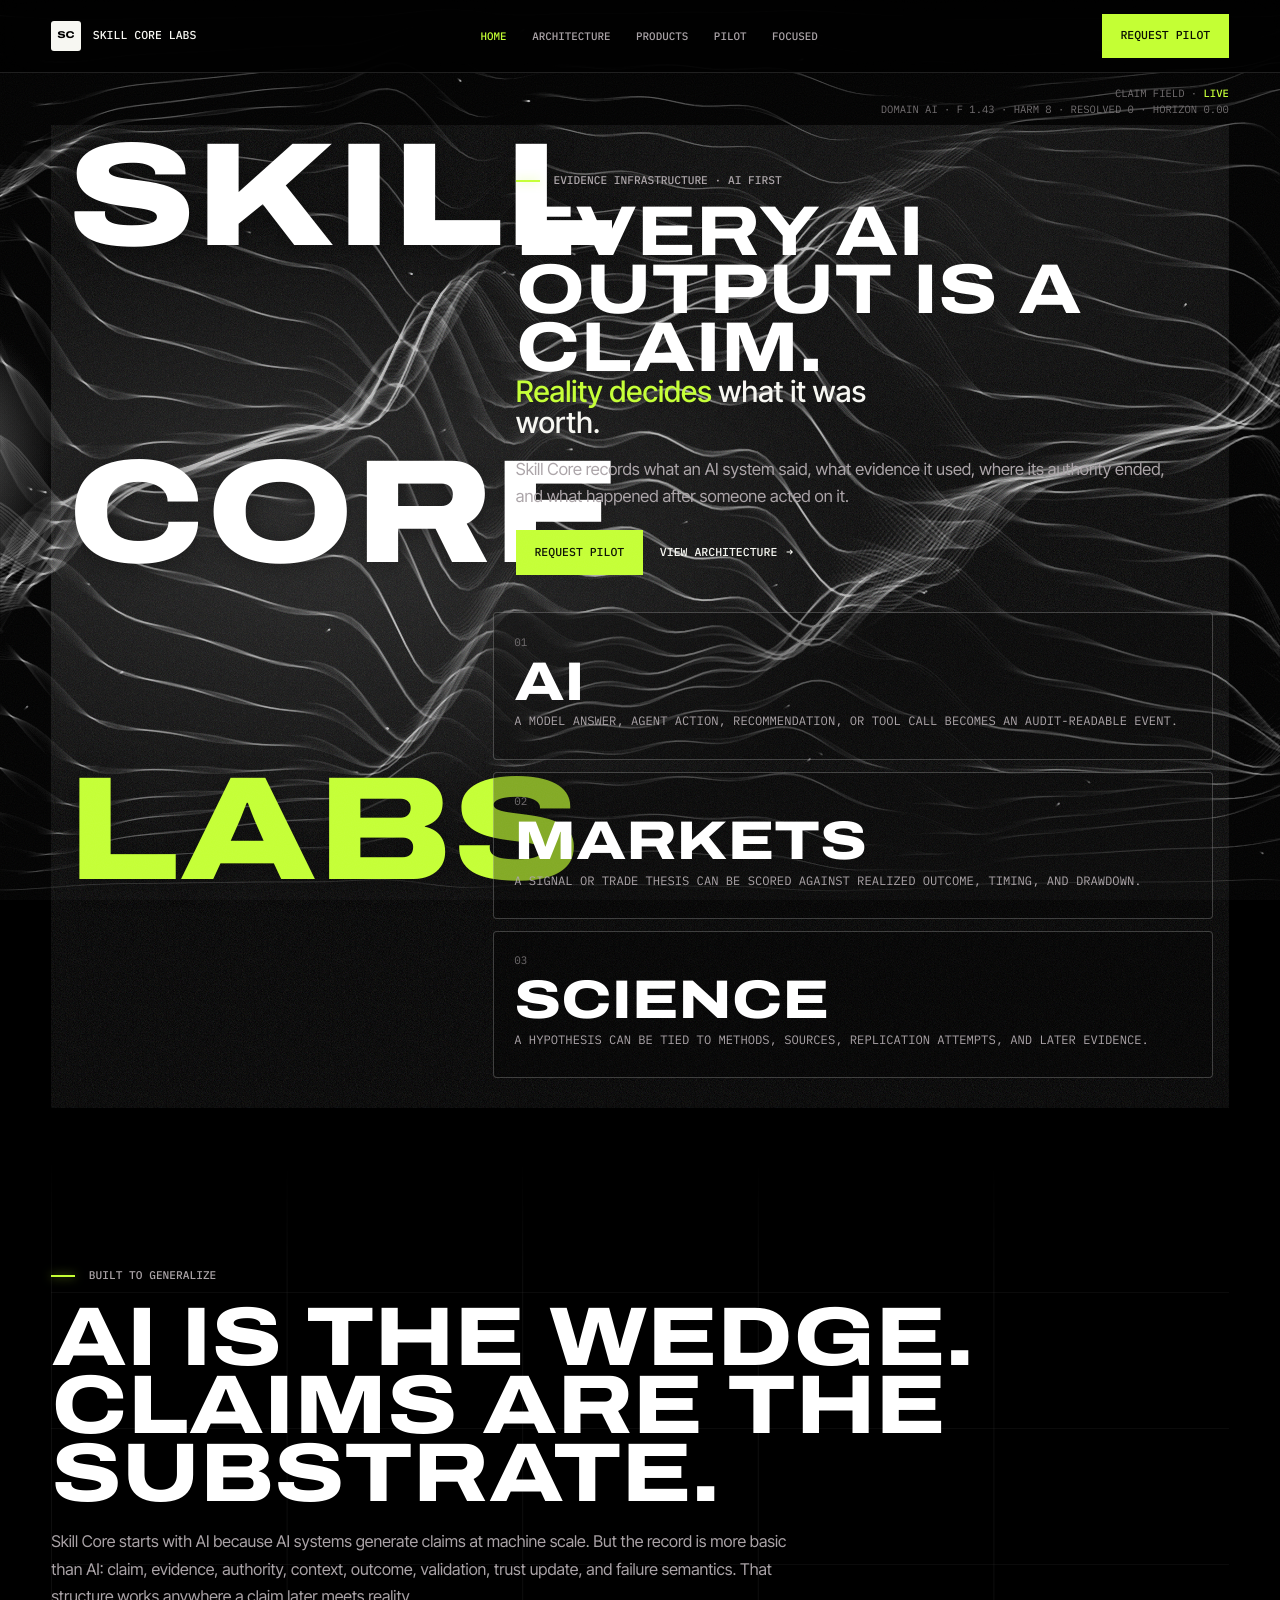
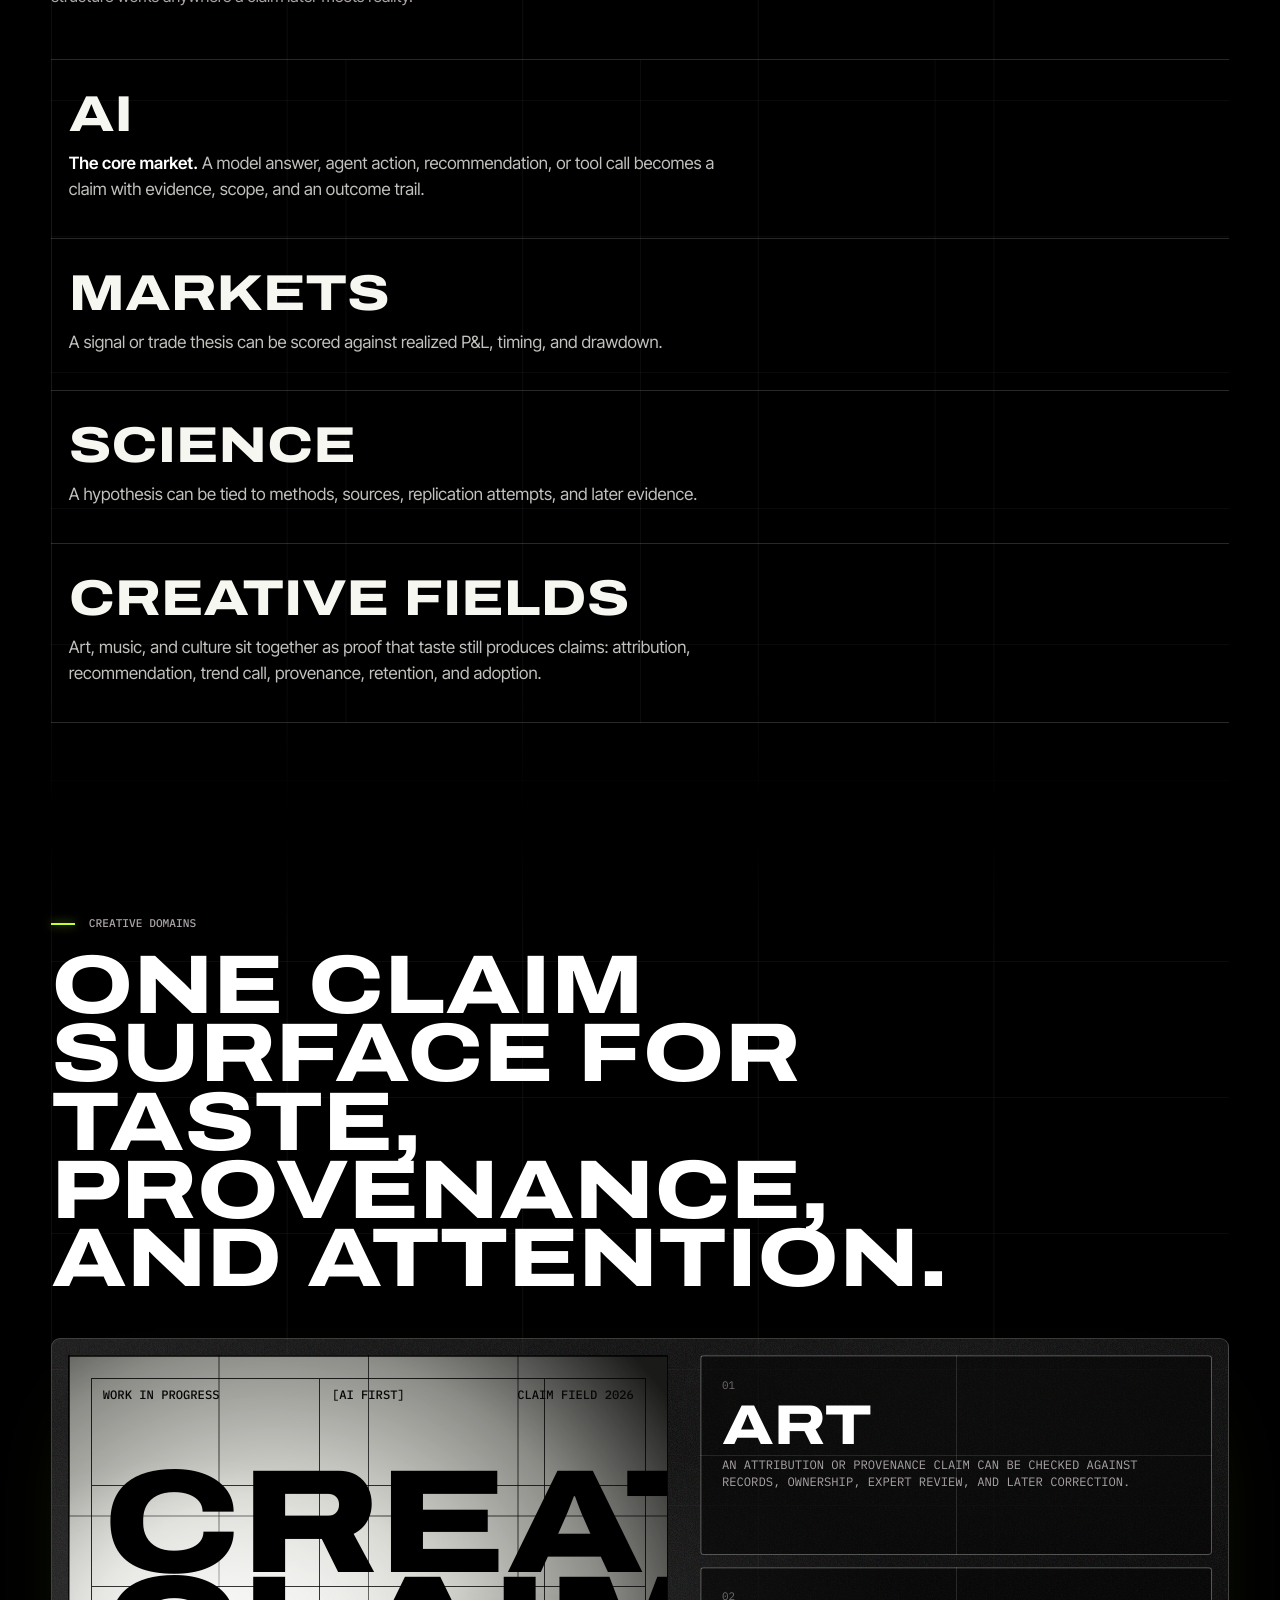
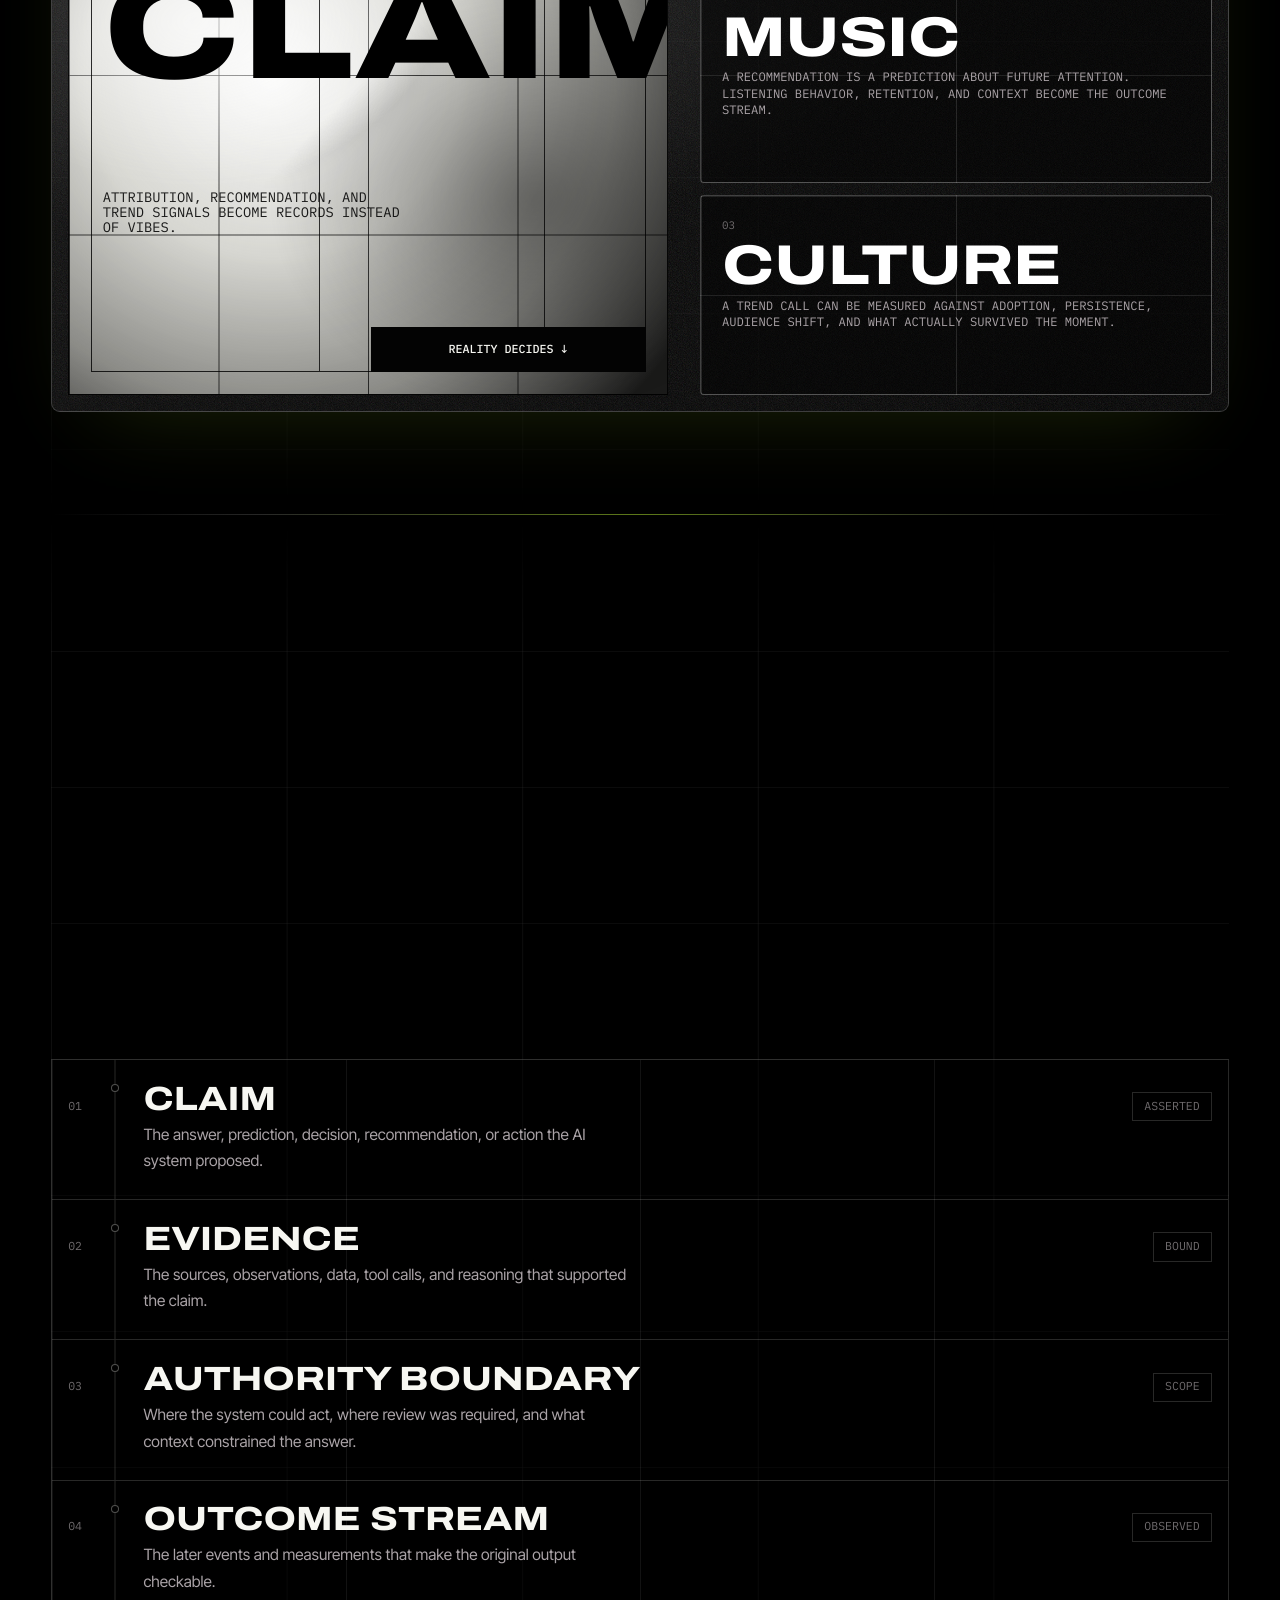
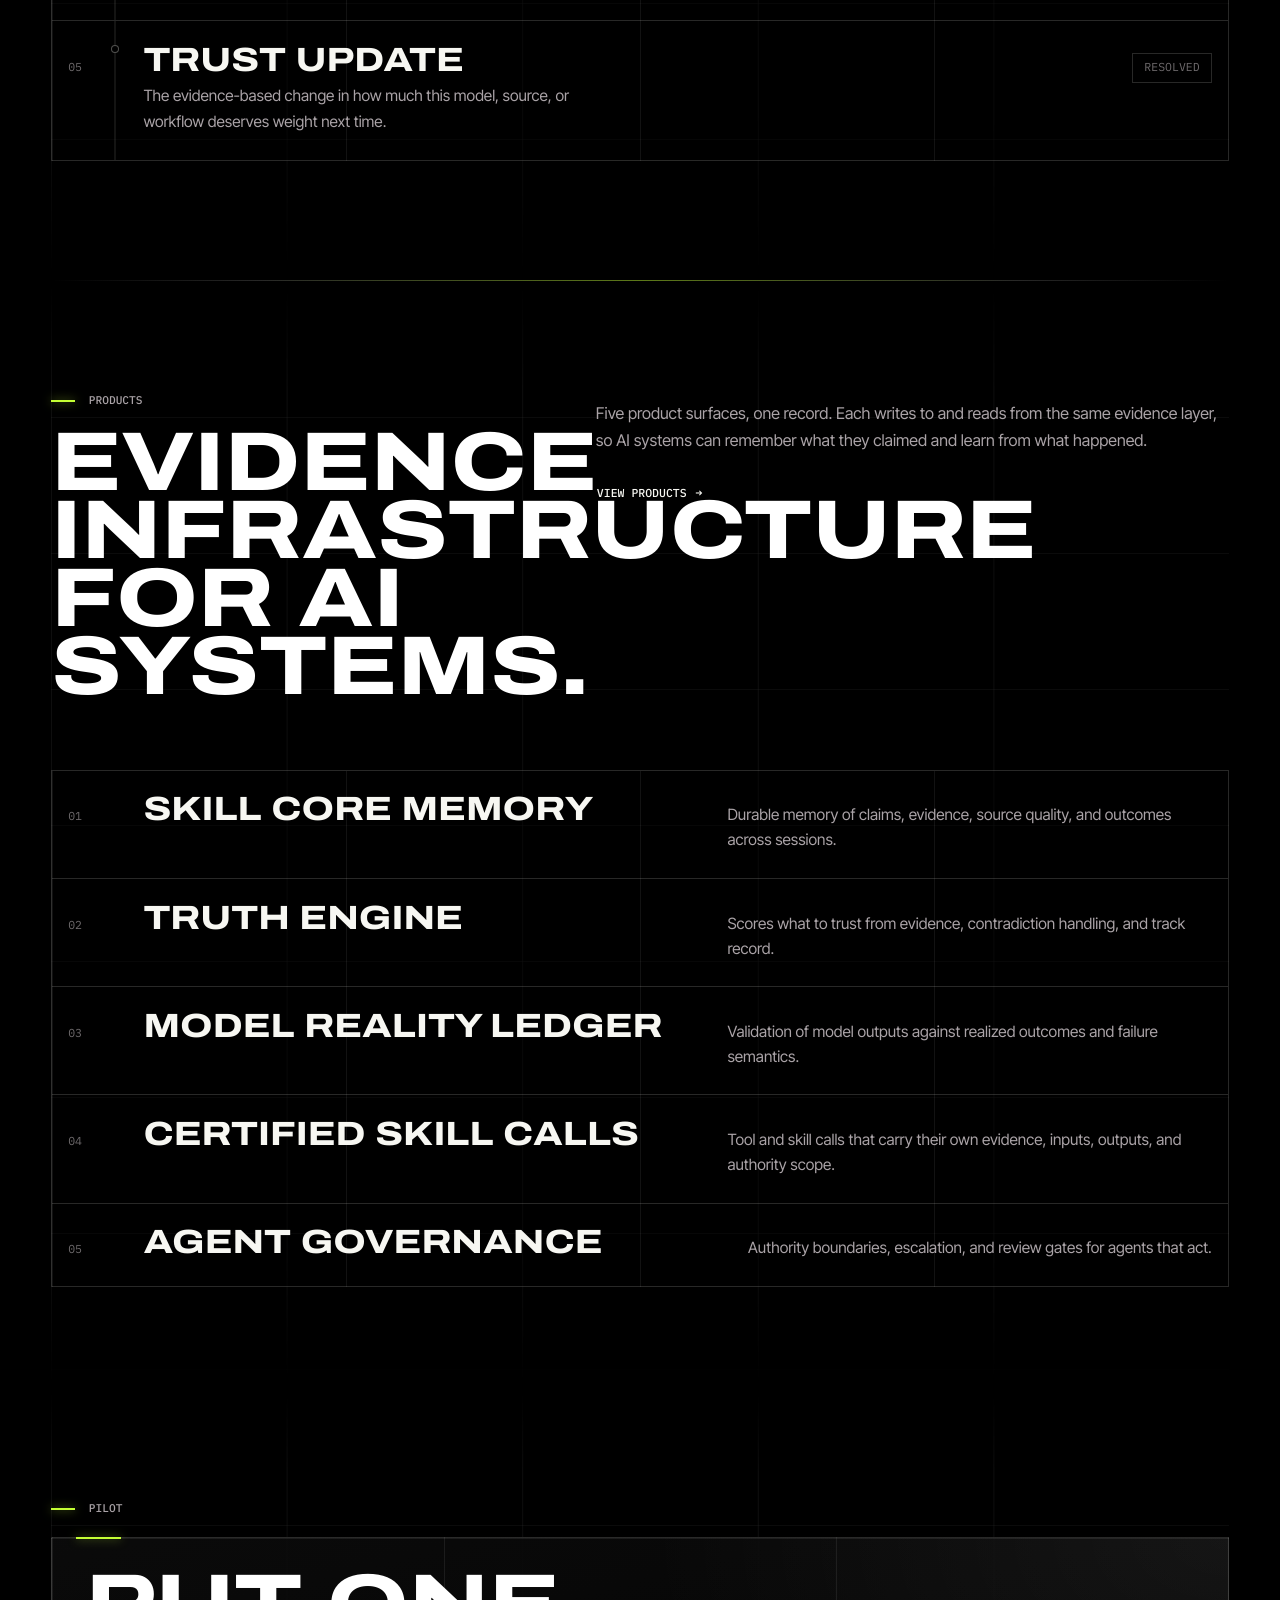
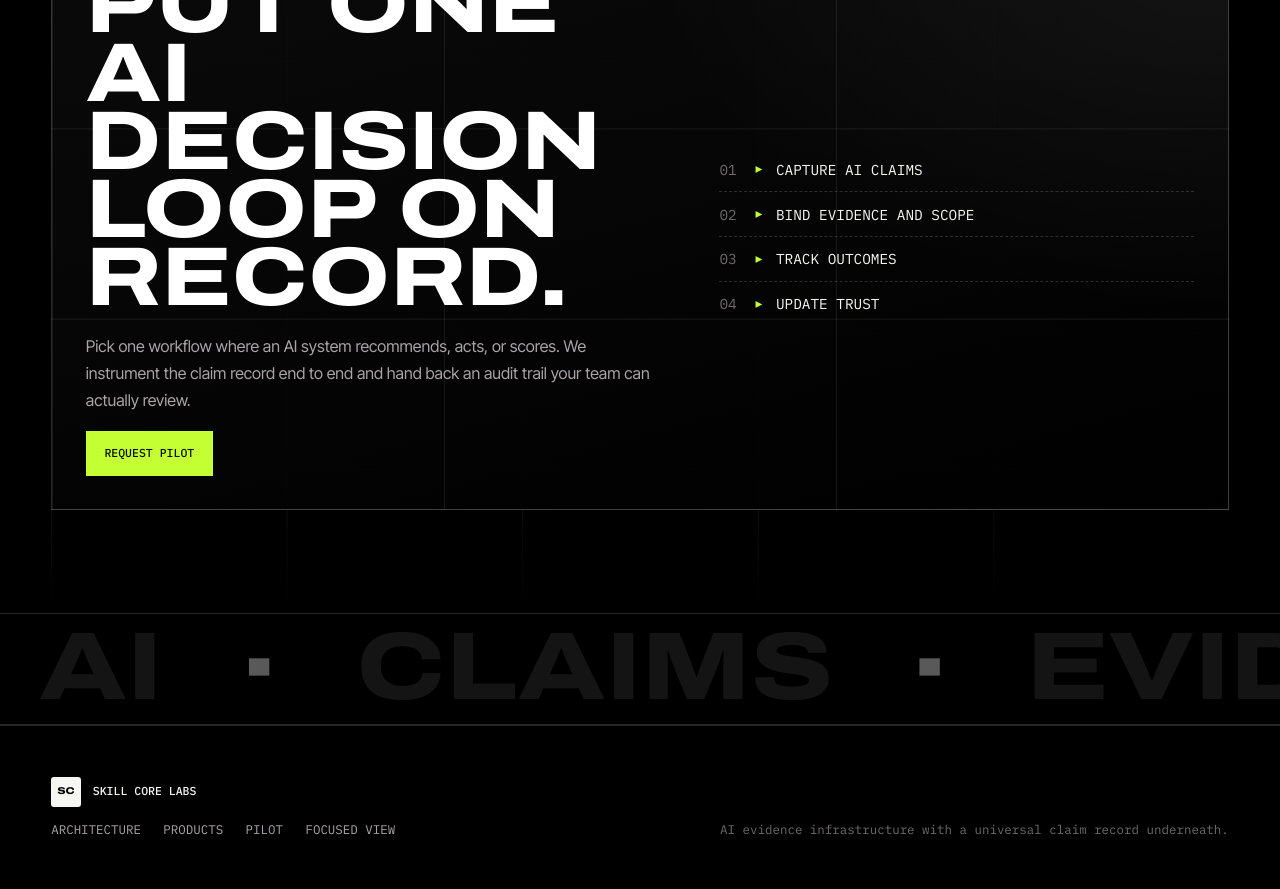
==== commit 13357337: "Apply correct homepage wordmark theme" ====
--- a/deploy/live-site/index.html
+++ b/deploy/live-site/index.html
@@ -40,11 +40,7 @@
       </div>
       <div class="hero-grid">
         <div class="claim-board claim-board-open intro d2" aria-label="Skill Core claim field overview">
-          <div class="claim-wordmark" aria-hidden="true">
-            <span>Skill</span>
-            <span>Core</span>
-            <span>Labs</span>
-          </div>
+          <div class="wordmark" aria-label="Skill Core Labs"><span>Skill</span><span>Core</span><span class="labs">Labs</span></div>
           <div class="claim-stack">
             <div class="claim-intro">
               <p class="eyebrow intro d1">Evidence infrastructure · AI first</p>
--- a/deploy/live-site/skillcore-v2.css
+++ b/deploy/live-site/skillcore-v2.css
@@ -444,8 +444,11 @@
   grid-template-columns: minmax(18rem, 1fr) minmax(0, 45rem);
   align-items: stretch;
   background: transparent;
+  border: 0;
   border-color: transparent;
+  border-radius: 0;
   box-shadow: none;
+  overflow: visible;
 }
 
 .claim-board-open::before,
@@ -475,6 +478,11 @@
 .claim-wordmark span {
   display: block;
 }
+
+.claim-board-open .claim-wordmark span:last-child {
+  color: var(--acid);
+  text-shadow: 0 0 22px rgba(var(--accent-rgb),0.18), 0 2px 26px rgba(0,0,0,0.42);
+}
 .claim-board::before,
 .proof-board::before {
   content: "";
@@ -645,11 +653,8 @@
 .claim-intro {
   min-height: 14rem;
   padding: clamp(1rem, 1.8vw, 1.45rem);
-  border: 1px solid rgba(255,255,255,0.18);
-  background:
-    linear-gradient(90deg, rgba(255,255,255,0.1) 0 1px, transparent 1px) 0 0 / 50% 100%,
-    linear-gradient(180deg, rgba(255,255,255,0.09) 0 1px, transparent 1px) 0 0 / 100% 50%,
-    rgba(5,5,5,0.5);
+  border: 0;
+  background: transparent;
 }
 .claim-intro .eyebrow { margin-bottom: 0.9rem; }
 .claim-intro .lede { margin-bottom: 1.2rem; }
@@ -668,6 +673,37 @@
     linear-gradient(180deg, rgba(255,255,255,0.1) 0 1px, transparent 1px) 0 0 / 100% 50%,
     rgba(4,4,4,0.55);
 }
+
+.claim-board-open .claim-card {
+  background: rgba(4,4,4,0.34);
+}
+
+.wordmark {
+  position: relative;
+  z-index: 1;
+  display: grid;
+  gap: 0.01em;
+  margin: 0;
+  font-family: var(--display);
+  text-transform: uppercase;
+  line-height: 0.76;
+}
+
+.wordmark span {
+  display: block;
+  color: var(--paper-hot);
+  font-size: clamp(3.6rem, 11.5vw, 11rem);
+  font-weight: 820;
+  font-stretch: 125%;
+  font-variation-settings: "wdth" 125, "wght" 820;
+  letter-spacing: 0;
+  text-shadow: 0 2px 26px rgba(0,0,0,0.42);
+}
+
+.wordmark .labs {
+  color: var(--accent);
+}
+
 .proof-index {
   display: block;
   margin-bottom: 0.65rem;
@@ -1076,6 +1112,8 @@
     padding-block: 2rem 1rem;
     font-size: 7.2rem;
   }
+  .wordmark { margin-bottom: 1.5rem; }
+  .wordmark span { font-size: clamp(4.7rem, 16vw, 8rem); }
   .claim-poster,
   .proof-poster { min-height: 32rem; }
   .claim-cards { grid-template-columns: repeat(3, minmax(0, 1fr)); }
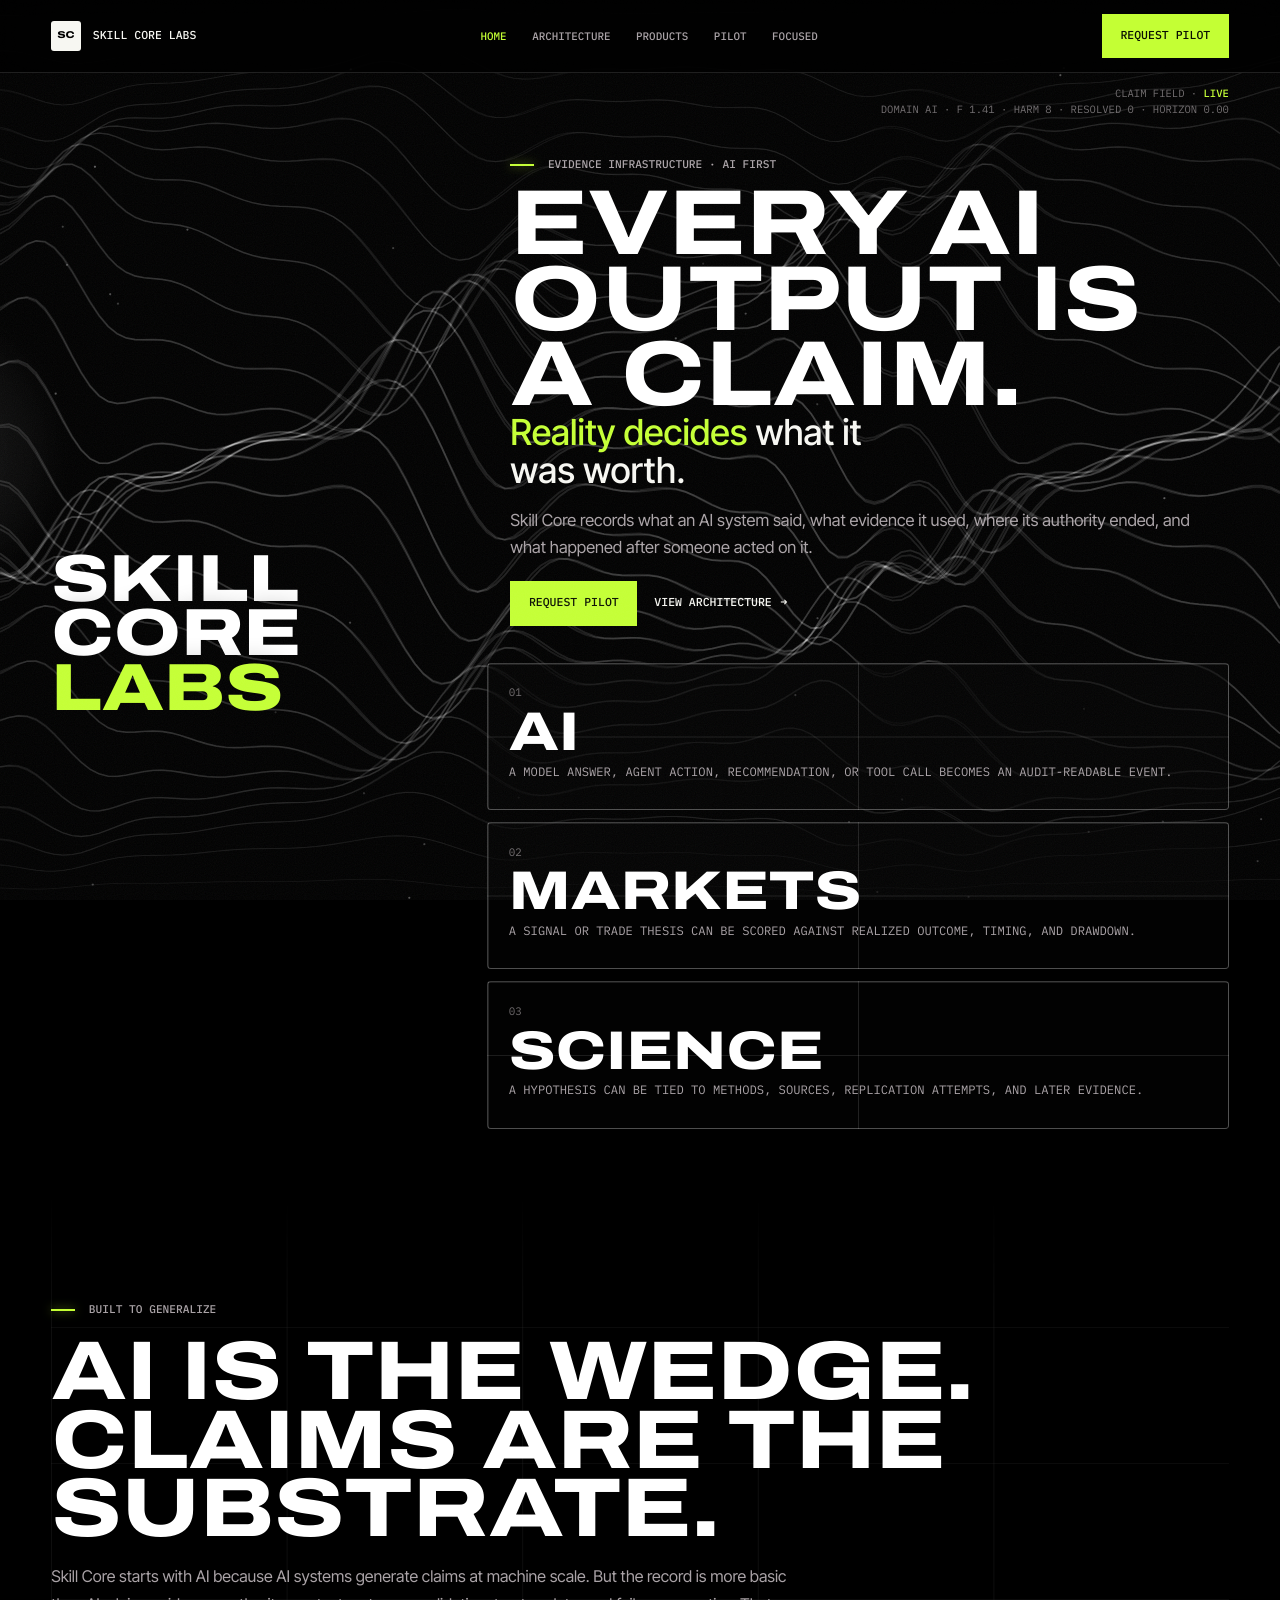
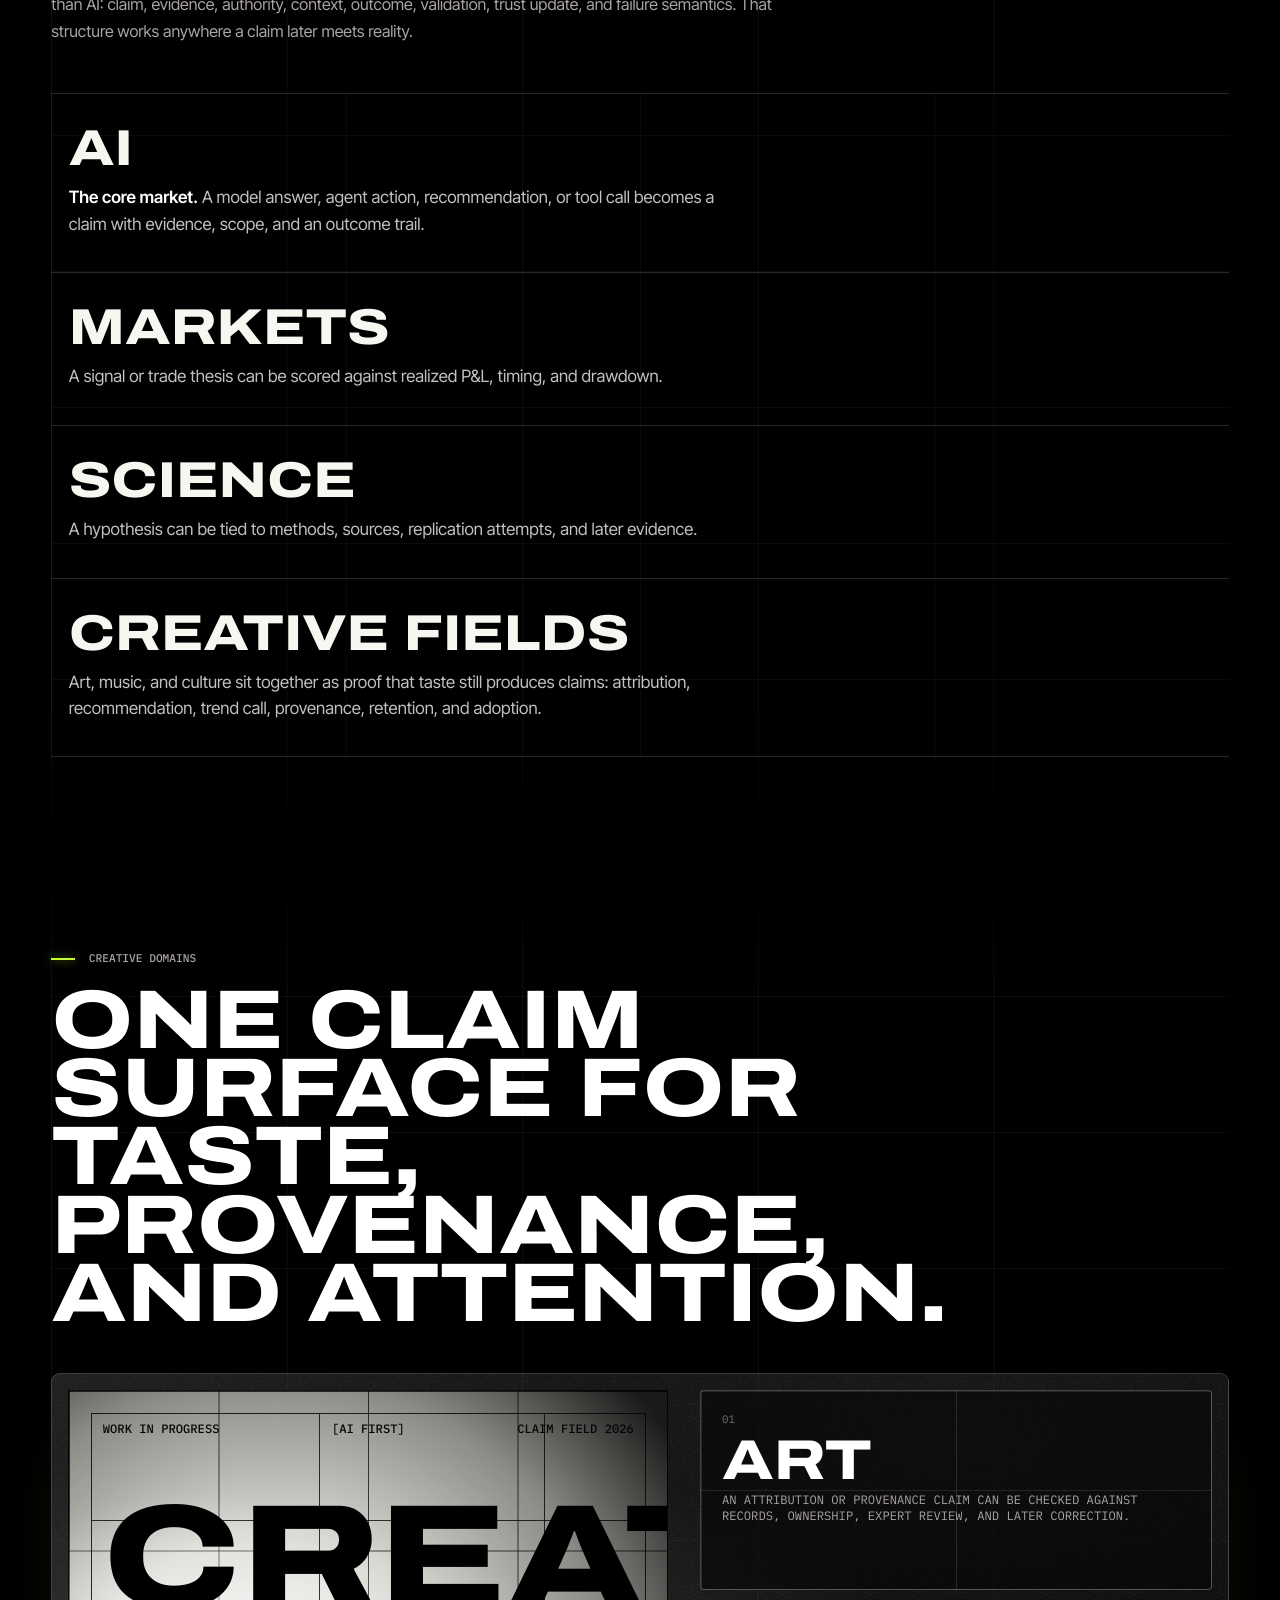
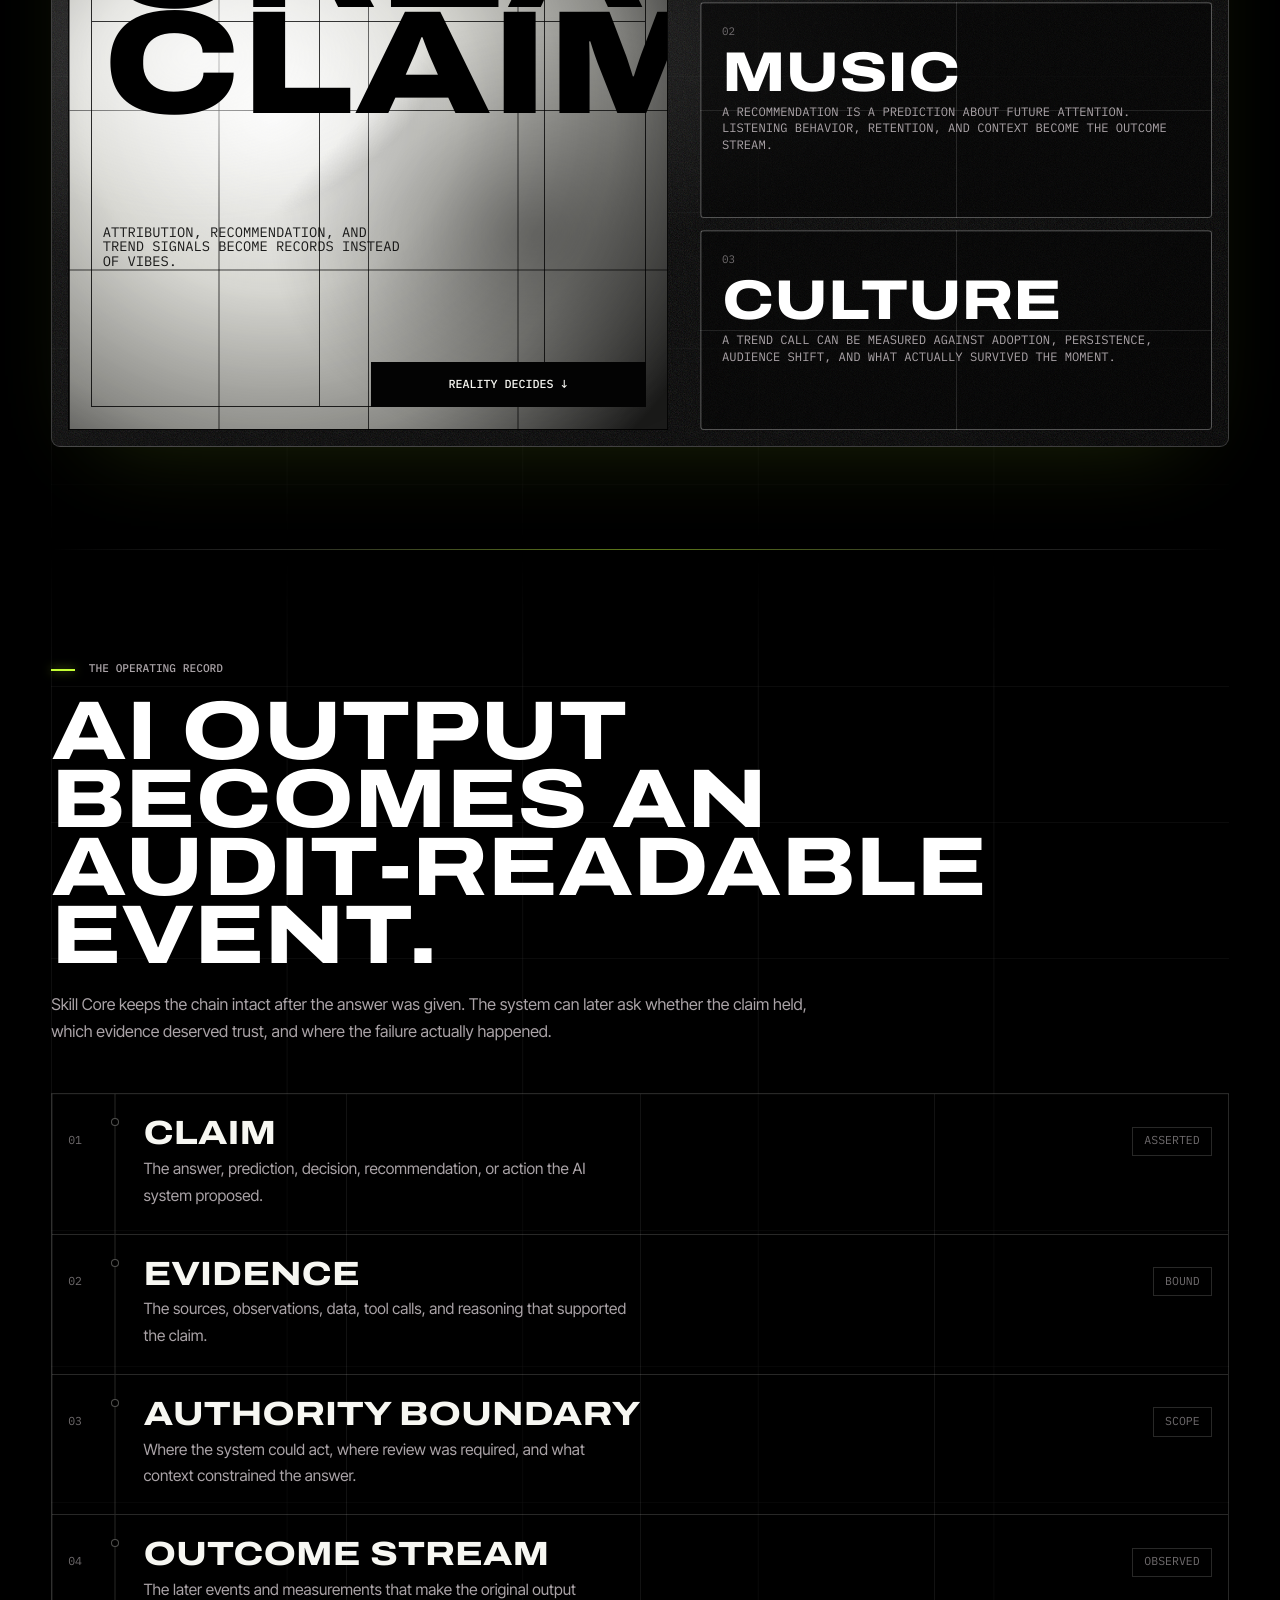
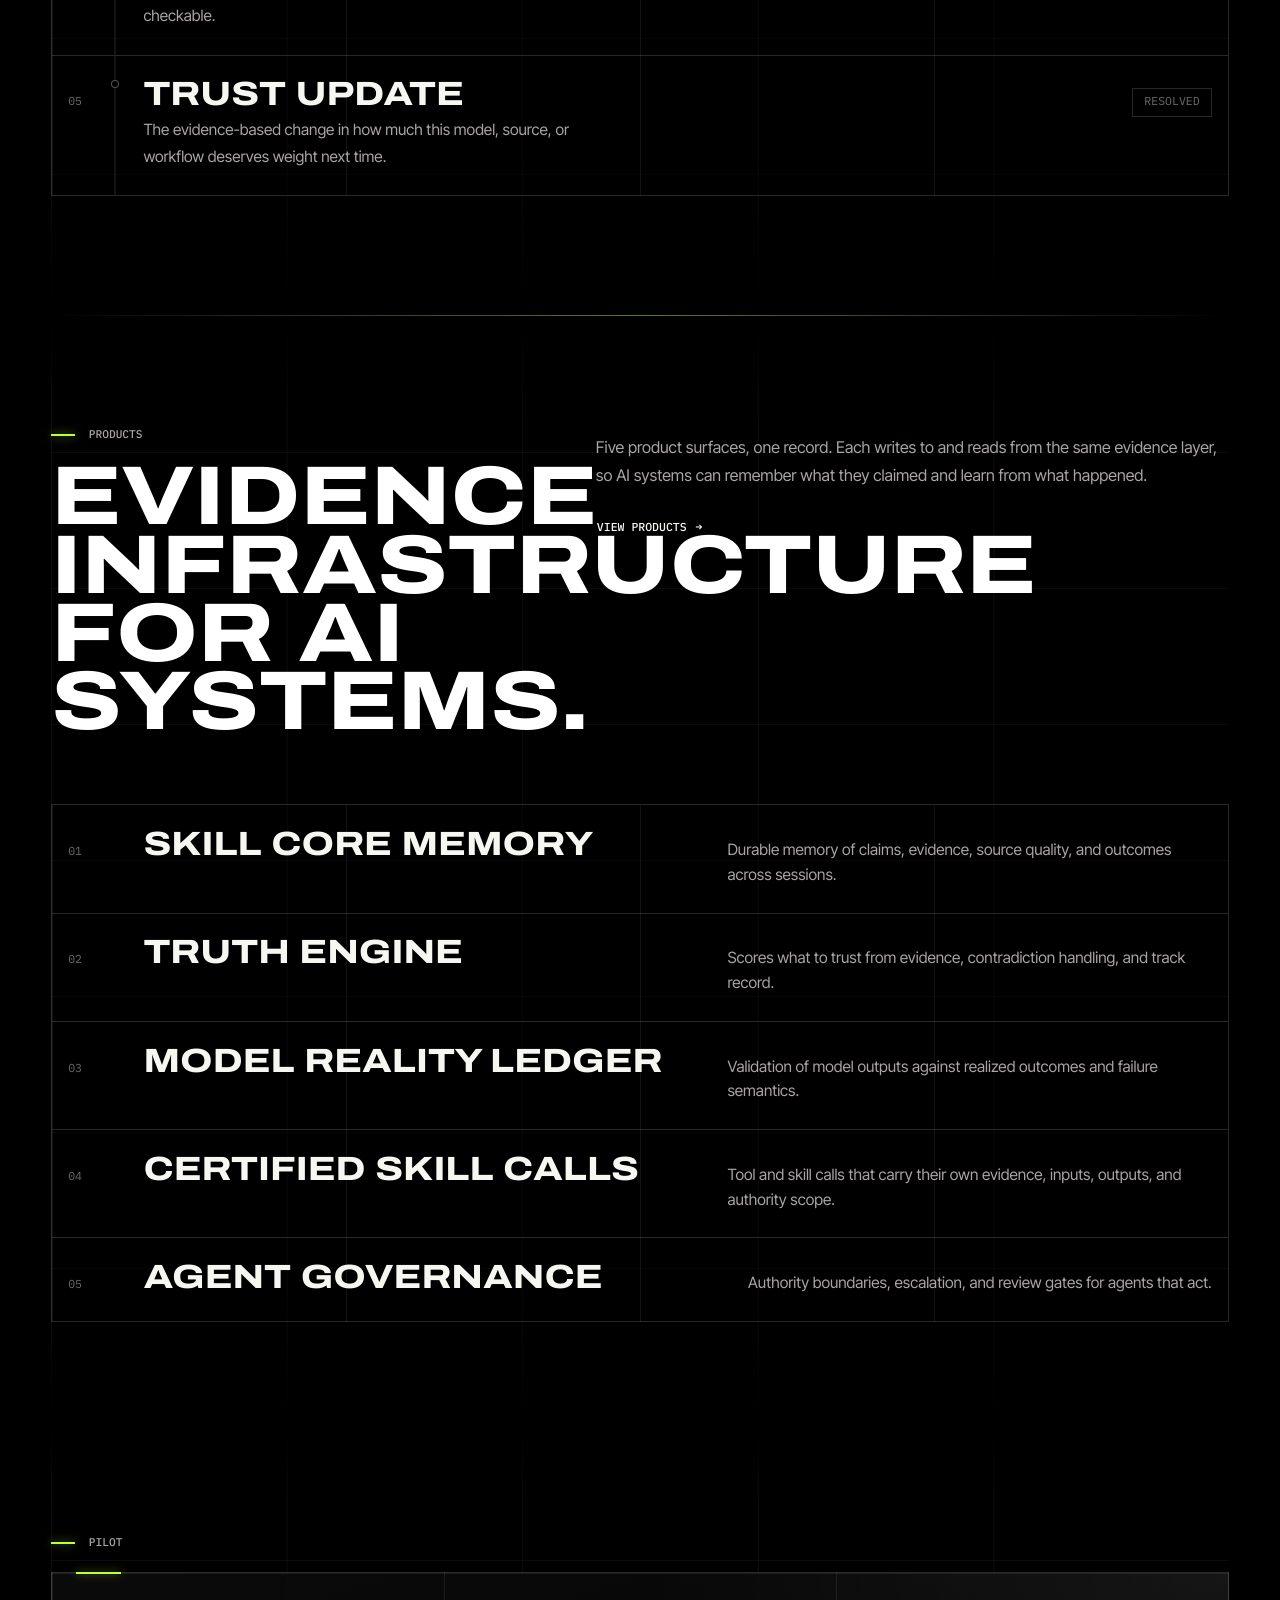
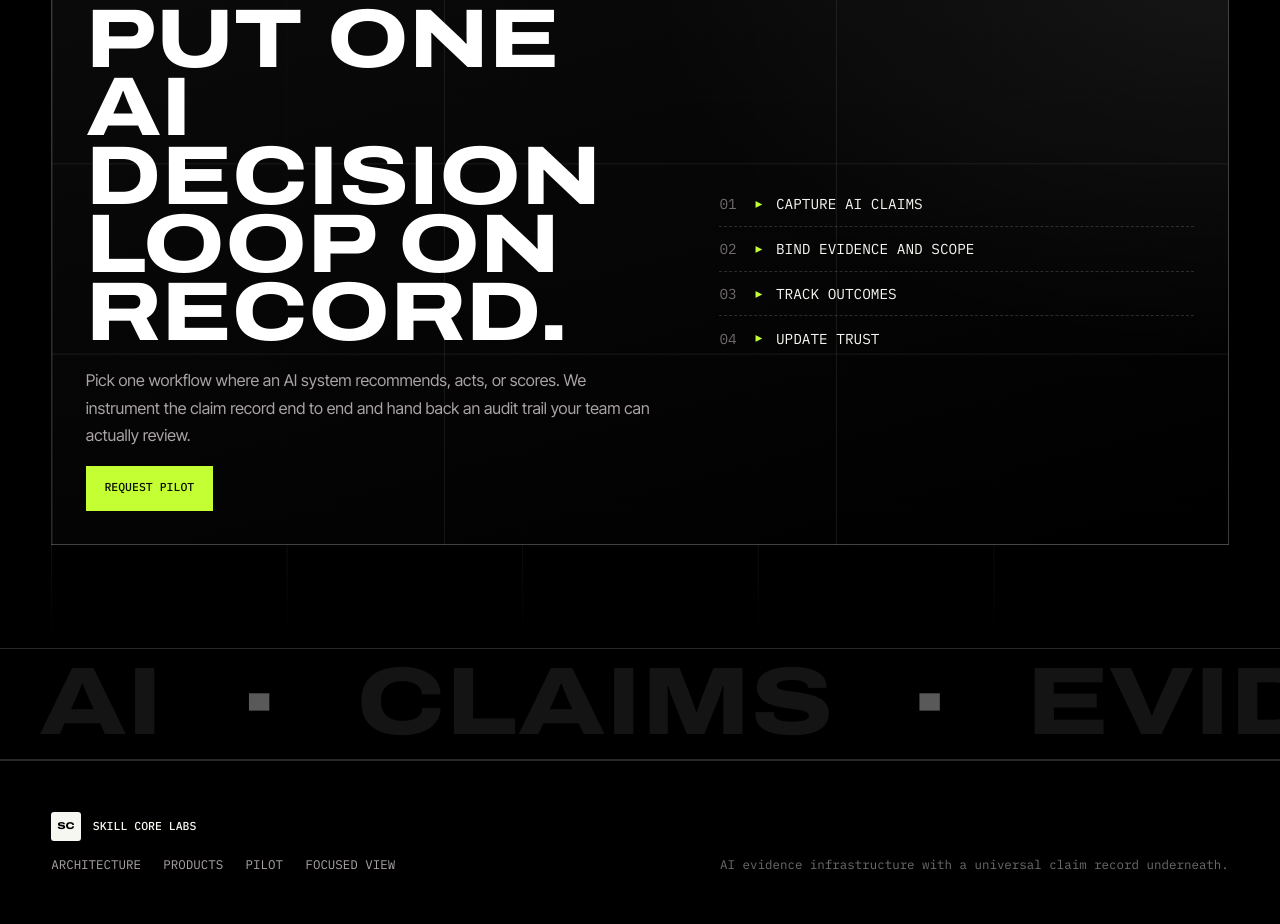
==== commit 96c2e62c: "Rebalance homepage hero hierarchy" ====
--- a/deploy/live-site/index.html
+++ b/deploy/live-site/index.html
@@ -39,7 +39,7 @@
         <div id="hud-line">DOMAIN AI · f 1.60 · HARM 6 · RESOLVED 0 · HORIZON 0.00</div>
       </div>
       <div class="hero-grid">
-        <div class="claim-board claim-board-open intro d2" aria-label="Skill Core claim field overview">
+        <div class="home-hero-layout intro d2" aria-label="Skill Core claim field overview">
           <div class="wordmark" aria-label="Skill Core Labs"><span>Skill</span><span>Core</span><span class="labs">Labs</span></div>
           <div class="claim-stack">
             <div class="claim-intro">
--- a/deploy/live-site/skillcore-v2.css
+++ b/deploy/live-site/skillcore-v2.css
@@ -682,17 +682,17 @@
   position: relative;
   z-index: 1;
   display: grid;
-  gap: 0.01em;
+  gap: 0.08em;
   margin: 0;
   font-family: var(--display);
   text-transform: uppercase;
-  line-height: 0.76;
+  line-height: 0.8;
 }
 
 .wordmark span {
   display: block;
   color: var(--paper-hot);
-  font-size: clamp(3.6rem, 11.5vw, 11rem);
+  font-size: clamp(2.8rem, 5.2vw, 6.5rem);
   font-weight: 820;
   font-stretch: 125%;
   font-variation-settings: "wdth" 125, "wght" 820;
@@ -702,6 +702,42 @@
 
 .wordmark .labs {
   color: var(--accent);
+}
+
+.home-hero-layout {
+  position: relative;
+  z-index: 1;
+  display: grid;
+  grid-template-columns: minmax(12rem, 0.45fr) minmax(0, 1fr);
+  gap: clamp(3rem, 8vw, 8rem);
+  align-items: center;
+  padding: 0;
+  border: 0;
+  background: none;
+  box-shadow: none;
+  overflow: visible;
+}
+
+.home-hero-layout::before,
+.home-hero-layout::after {
+  display: none;
+  content: none;
+}
+
+.hero-claim-board .claim-stack {
+  max-width: 56rem;
+  margin-left: auto;
+}
+
+.hero-claim-board .hero-title {
+  max-width: 12ch;
+  font-size: clamp(4.7rem, 7.2vw, 8.4rem);
+  line-height: 0.82;
+}
+
+.hero-claim-board .thesis {
+  max-width: 18ch;
+  font-size: clamp(1.75rem, 2.8vw, 3.1rem);
 }
 
 .proof-index {
@@ -1106,6 +1142,7 @@
   .claim-board,
   .proof-board { grid-template-columns: 1fr; }
   .claim-board-open { grid-template-columns: 1fr; }
+  .home-hero-layout { grid-template-columns: 1fr; }
   .claim-stack { grid-template-rows: auto; }
   .claim-wordmark {
     min-height: auto;
@@ -1113,7 +1150,7 @@
     font-size: 7.2rem;
   }
   .wordmark { margin-bottom: 1.5rem; }
-  .wordmark span { font-size: clamp(4.7rem, 16vw, 8rem); }
+  .wordmark span { font-size: clamp(2.9rem, 11vw, 5.2rem); }
   .claim-poster,
   .proof-poster { min-height: 32rem; }
   .claim-cards { grid-template-columns: repeat(3, minmax(0, 1fr)); }
@@ -1202,5 +1239,36 @@
 
 .claim-board .cta-row.intro { animation: none; opacity: 1; transform: none; }
 
+/* HOME final: no large backing board, controlled brand mark */
+.hero-claim-board .claim-board,
+.hero-claim-board .claim-board-open {
+  padding: 0 !important;
+  border: 0 !important;
+  border-radius: 0 !important;
+  background: none !important;
+  box-shadow: none !important;
+  overflow: visible !important;
+}
+
+.hero-claim-board .claim-board::before,
+.hero-claim-board .claim-board::after {
+  display: none !important;
+  content: none !important;
+  opacity: 0 !important;
+}
+
+.hero-claim-board .wordmark {
+  gap: 0.08em;
+  line-height: 0.8;
+}
+
+.hero-claim-board .wordmark span {
+  margin: 0;
+}
+
+.hero-claim-board .wordmark .labs {
+  color: var(--accent) !important;
+}
+
 /* Keep launch/preview captures legible; scroll reveals still handle lower-page motion. */
 .intro { animation: none !important; opacity: 1; transform: none; }
